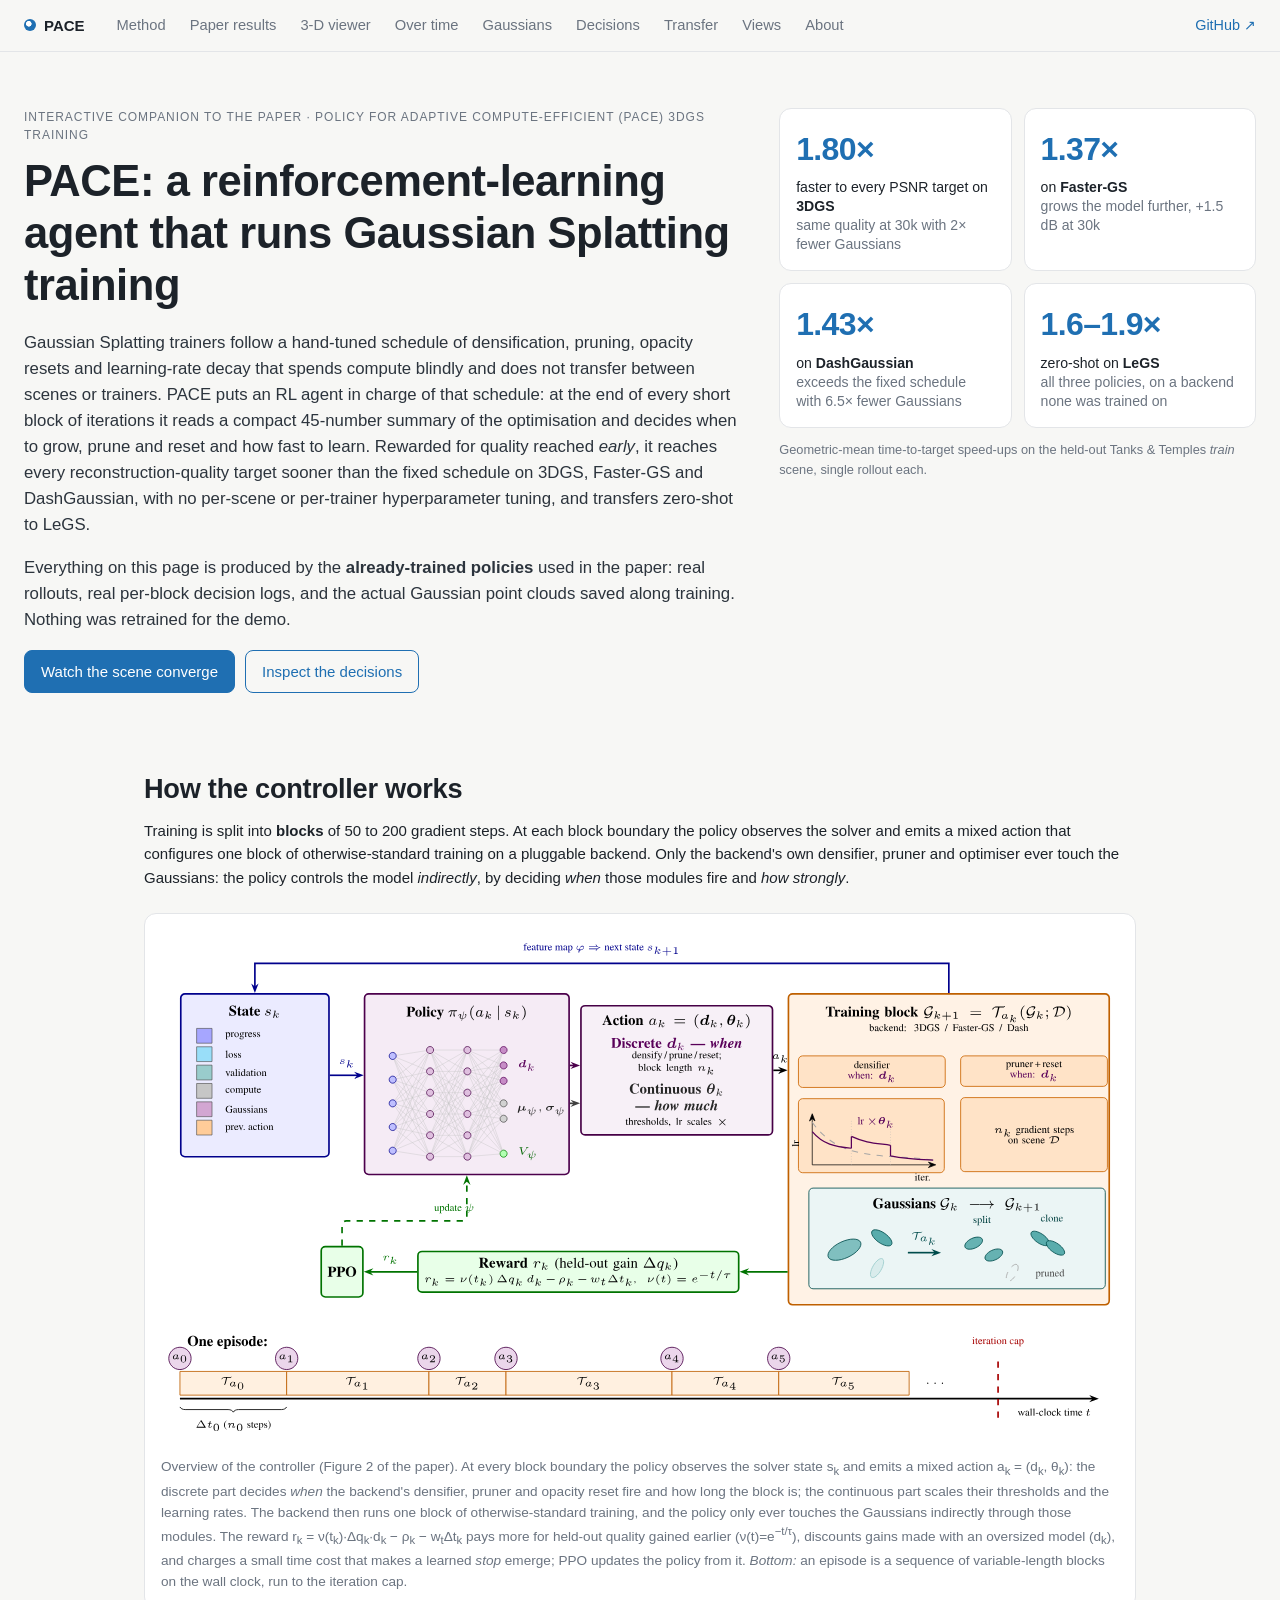
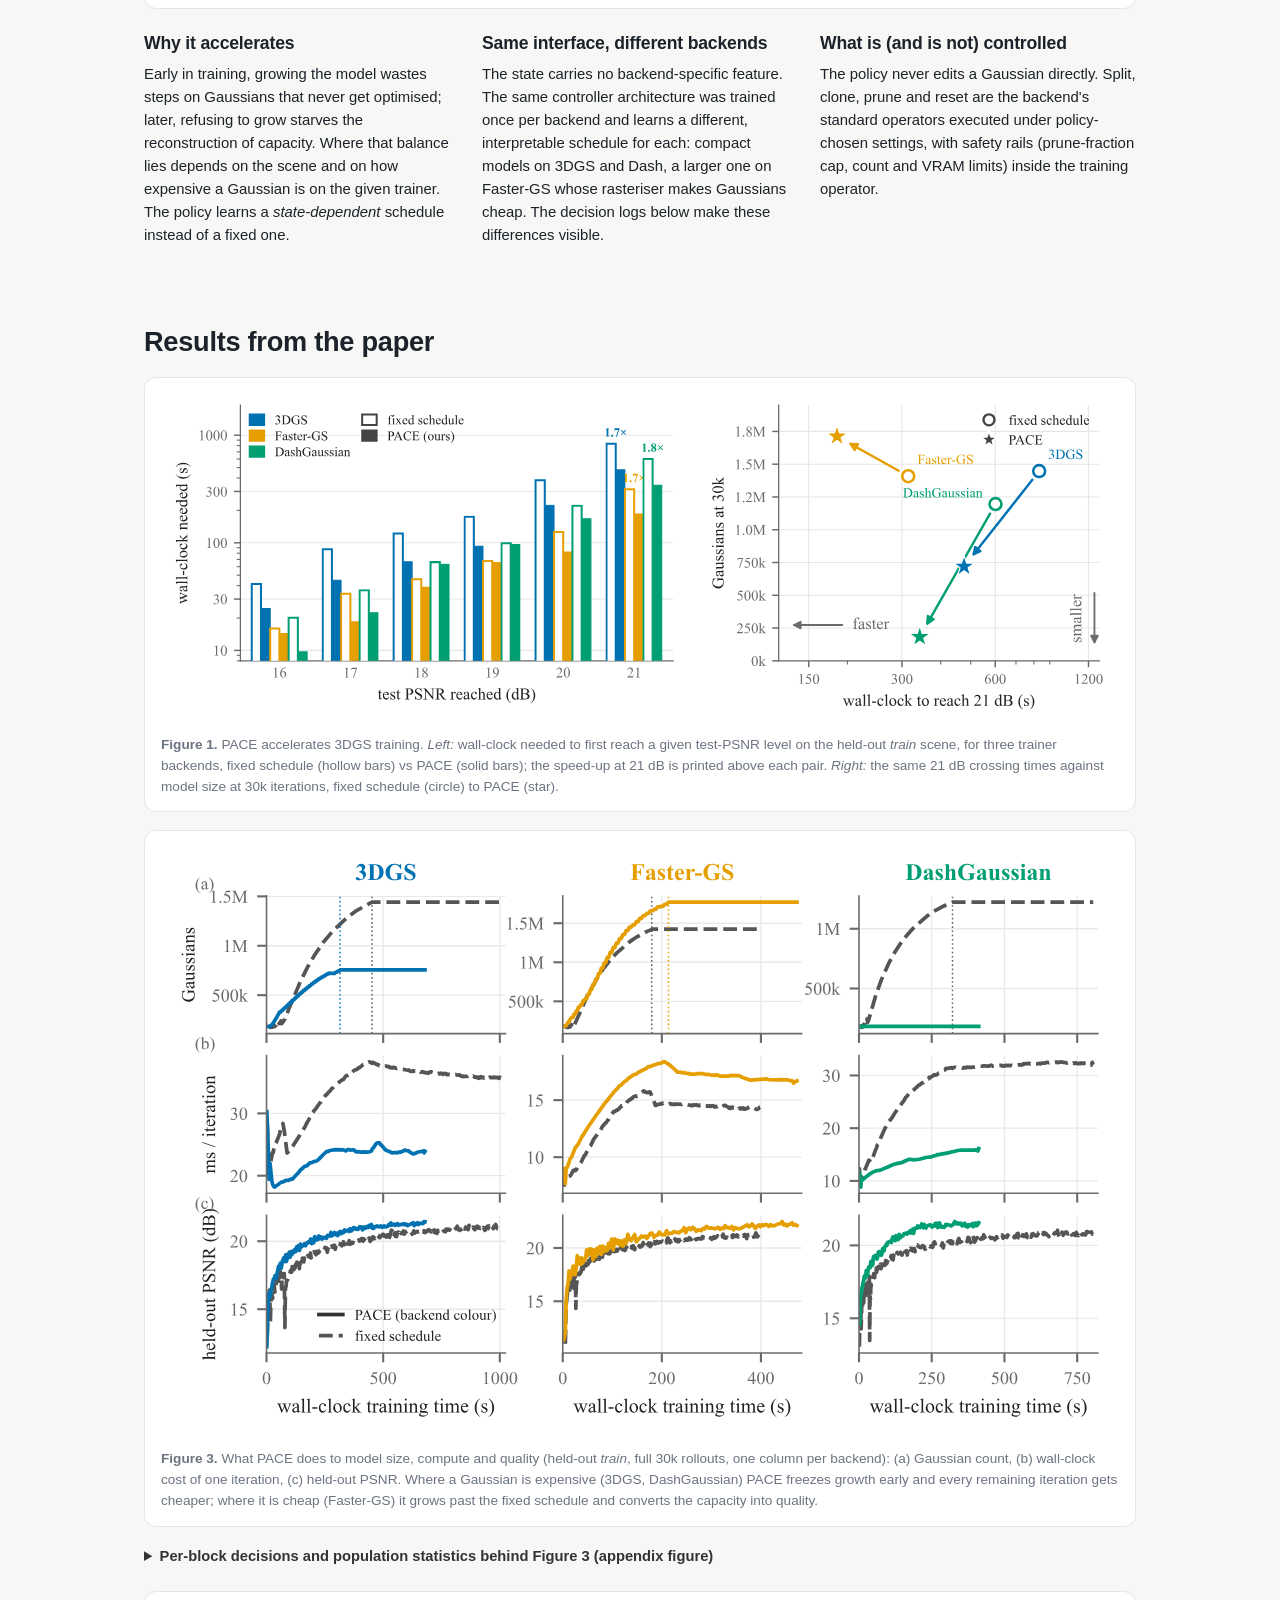
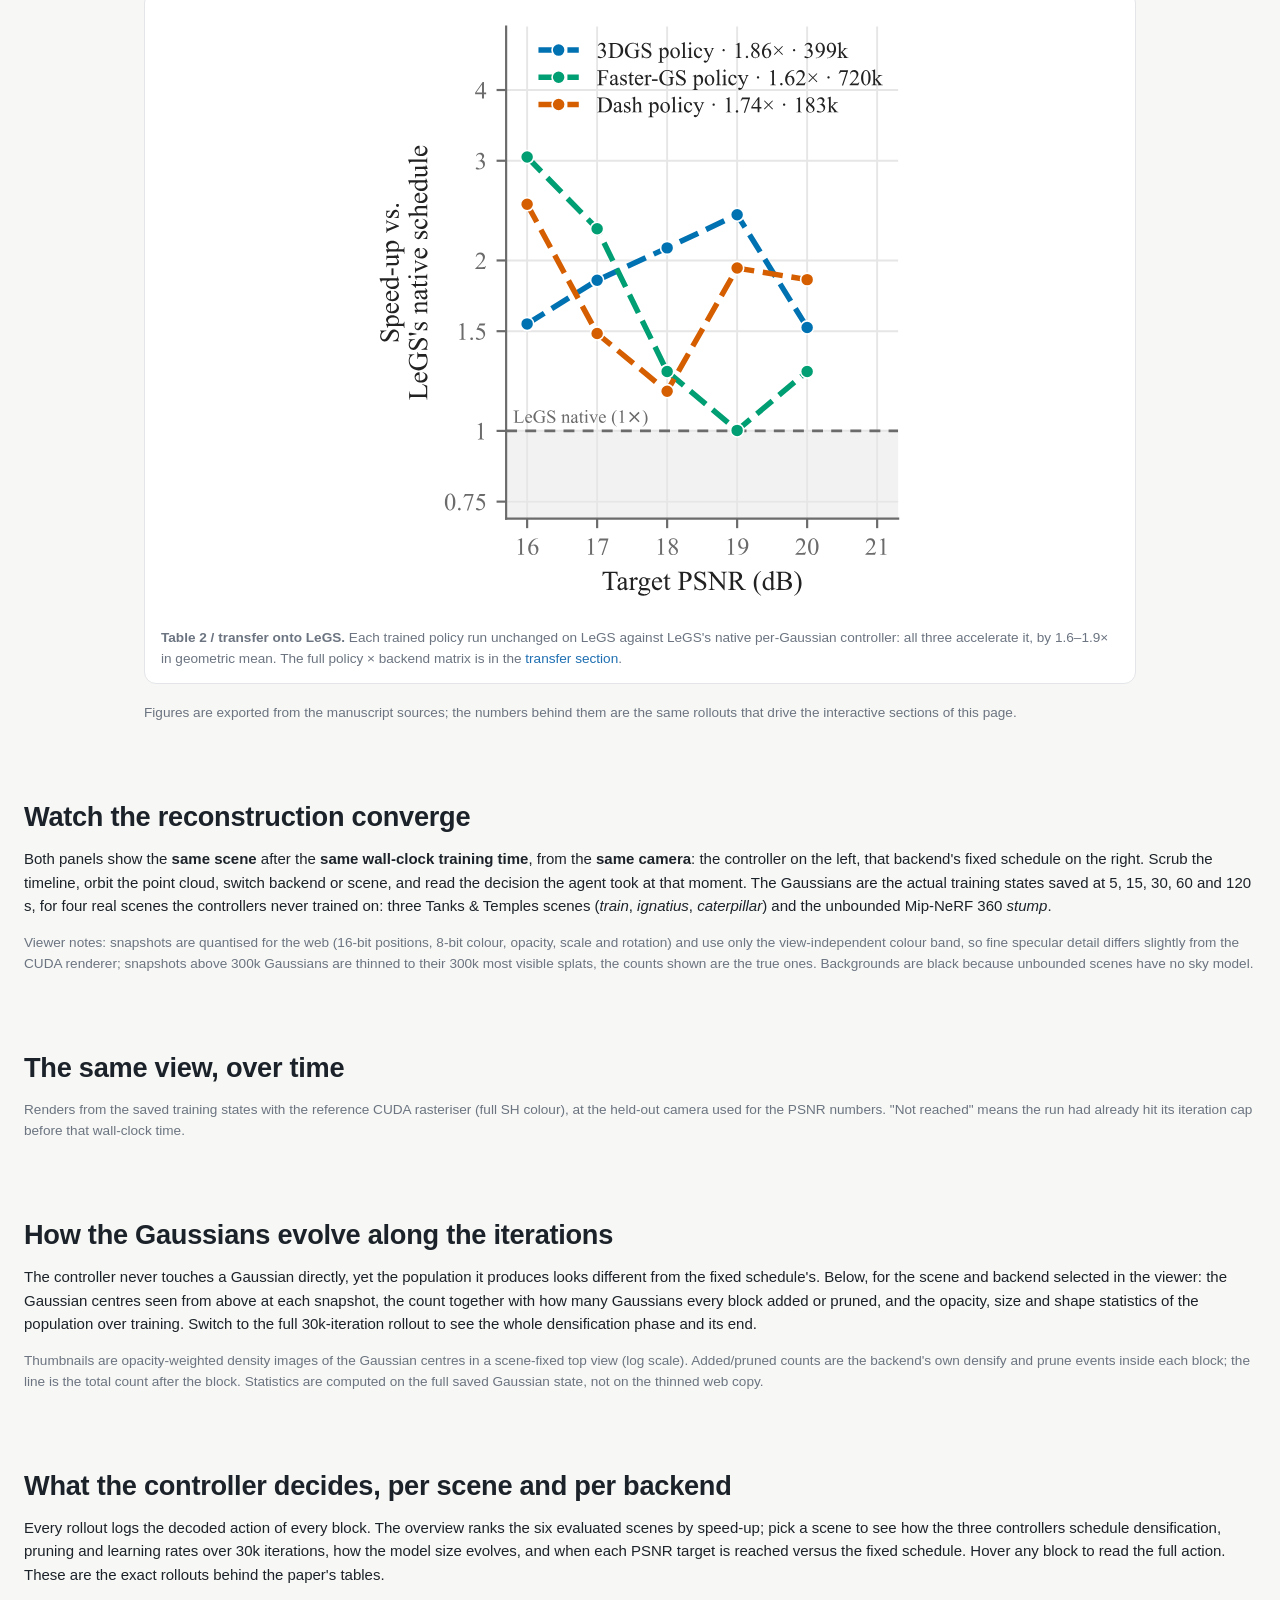
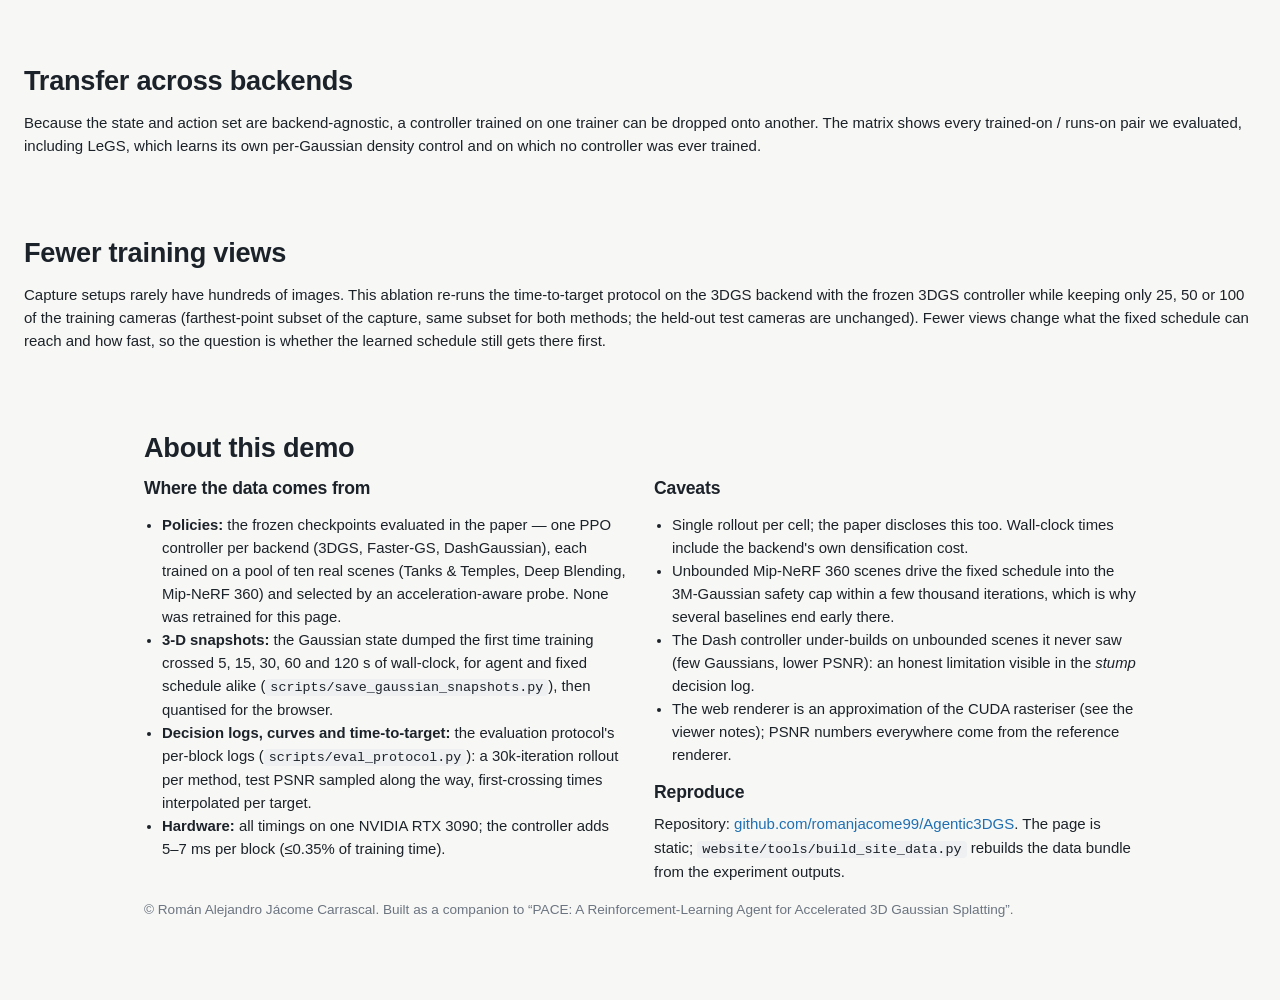
==== website/index.html @ 7d4d0287 "Website: align with the PACE paper (naming, figures, headline results) - rename to PACE (title, bran" ====
<!doctype html>
<html lang="en">
<head>
<meta charset="utf-8">
<meta name="viewport" content="width=device-width, initial-scale=1">
<title>PACE: A Reinforcement-Learning Agent for Accelerated 3D Gaussian Splatting</title>
<meta name="description" content="Interactive companion to PACE: a reinforcement-learning agent schedules densification, pruning, opacity resets and learning rates of 3D Gaussian Splatting training and reaches every quality target faster than the fixed schedule, on three trainer backends.">
<link rel="icon" href="data:image/svg+xml,%3Csvg xmlns='http://www.w3.org/2000/svg' viewBox='0 0 32 32'%3E%3Ccircle cx='16' cy='16' r='13' fill='%231f6fb2'/%3E%3Ccircle cx='16' cy='16' r='6' fill='%23fff'/%3E%3C/svg%3E">
<link rel="stylesheet" href="css/site.css">
</head>
<body>
<header class="top">
  <a class="brand" href="#top"><span class="dot"></span>PACE</a>
  <nav>
    <a href="#method">Method</a>
    <a href="#paper">Paper results</a>
    <a href="#viewer">3-D viewer</a>
    <a href="#frames">Over time</a>
    <a href="#population">Gaussians</a>
    <a href="#decisions">Decisions</a>
    <a href="#transfer">Transfer</a>
    <a href="#ablation">Views</a>
    <a href="#about">About</a>
  </nav>
  <a class="gh" href="https://github.com/romanjacome99/Agentic3DGS" target="_blank" rel="noopener">GitHub ↗</a>
</header>

<main id="top">
<section class="hero">
  <div class="hero-text">
    <p class="kicker">Interactive companion to the paper · Policy for Adaptive Compute-Efficient (PACE) 3DGS training</p>
    <h1>PACE: a reinforcement-learning agent that runs Gaussian Splatting training</h1>
    <p class="lede">Gaussian Splatting trainers follow a hand-tuned schedule of densification, pruning, opacity resets and learning-rate decay that spends compute blindly and does not transfer between scenes or trainers. PACE puts an RL agent in charge of that schedule: at the end of every short block of iterations it reads a compact 45-number summary of the optimisation and decides when to grow, prune and reset and how fast to learn. Rewarded for quality reached <em>early</em>, it reaches every reconstruction-quality target sooner than the fixed schedule on 3DGS, Faster-GS and DashGaussian, with no per-scene or per-trainer hyperparameter tuning, and transfers zero-shot to LeGS.</p>
    <p class="lede small">Everything on this page is produced by the <b>already-trained policies</b> used in the paper: real rollouts, real per-block decision logs, and the actual Gaussian point clouds saved along training. Nothing was retrained for the demo.</p>
    <div class="cta">
      <a class="btn" href="#viewer">Watch the scene converge</a>
      <a class="btn-ghost" href="#decisions">Inspect the decisions</a>
    </div>
  </div>
  <div class="tiles">
    <div class="tile"><div class="tile-n">1.80×</div><div class="tile-l">faster to every PSNR target on <b>3DGS</b><br><span class="dim">same quality at 30k with 2× fewer Gaussians</span></div></div>
    <div class="tile"><div class="tile-n">1.37×</div><div class="tile-l">on <b>Faster-GS</b><br><span class="dim">grows the model further, +1.5 dB at 30k</span></div></div>
    <div class="tile"><div class="tile-n">1.43×</div><div class="tile-l">on <b>DashGaussian</b><br><span class="dim">exceeds the fixed schedule with 6.5× fewer Gaussians</span></div></div>
    <div class="tile"><div class="tile-n">1.6–1.9×</div><div class="tile-l">zero-shot on <b>LeGS</b><br><span class="dim">all three policies, on a backend none was trained on</span></div></div>
    <p class="tile-foot dim">Geometric-mean time-to-target speed-ups on the held-out Tanks&nbsp;&amp;&nbsp;Temples <i>train</i> scene, single rollout each.</p>
  </div>
</section>
<div id="boot-status" class="boot" hidden></div>

<section id="method" class="wrap">
  <h2>How the controller works</h2>
  <p>Training is split into <b>blocks</b> of 50 to 200 gradient steps. At each block boundary the policy observes the solver and emits a mixed action that configures one block of otherwise-standard training on a pluggable backend. Only the backend's own densifier, pruner and optimiser ever touch the Gaussians: the policy controls the model <em>indirectly</em>, by deciding <em>when</em> those modules fire and <em>how strongly</em>.</p>
  <figure class="loop">
    <img src="figures/method_overview.svg" alt="Overview of the controller: the policy observes the solver state at every block boundary and emits discrete (when to densify, prune, reset; block length) and continuous (thresholds, learning-rate scales) actions that configure one training block on a pluggable backend; a time-value reward on held-out quality gain trains the policy with PPO; an episode is a sequence of variable-length blocks on the wall clock, run to the iteration cap." width="1280" height="853" loading="lazy">
    <figcaption>Overview of the controller (Figure 2 of the paper). At every block boundary the policy observes the solver state s<sub>k</sub> and emits a mixed action a<sub>k</sub> = (d<sub>k</sub>, &theta;<sub>k</sub>): the discrete part decides <em>when</em> the backend's densifier, pruner and opacity reset fire and how long the block is; the continuous part scales their thresholds and the learning rates. The backend then runs one block of otherwise-standard training, and the policy only ever touches the Gaussians indirectly through those modules. The reward r<sub>k</sub> = &nu;(t<sub>k</sub>)&middot;&Delta;q<sub>k</sub>&middot;d<sub>k</sub> &minus; &rho;<sub>k</sub> &minus; w<sub>t</sub>&Delta;t<sub>k</sub> pays more for held-out quality gained earlier (&nu;(t)=e<sup>&minus;t/&tau;</sup>), discounts gains made with an oversized model (d<sub>k</sub>), and charges a small time cost that makes a learned <i>stop</i> emerge; PPO updates the policy from it. <em>Bottom:</em> an episode is a sequence of variable-length blocks on the wall clock, run to the iteration cap.</figcaption>
  </figure>
  <div class="cols3">
    <div><h3>Why it accelerates</h3><p>Early in training, growing the model wastes steps on Gaussians that never get optimised; later, refusing to grow starves the reconstruction of capacity. Where that balance lies depends on the scene and on how expensive a Gaussian is on the given trainer. The policy learns a <em>state-dependent</em> schedule instead of a fixed one.</p></div>
    <div><h3>Same interface, different backends</h3><p>The state carries no backend-specific feature. The same controller architecture was trained once per backend and learns a different, interpretable schedule for each: compact models on 3DGS and Dash, a larger one on Faster-GS whose rasteriser makes Gaussians cheap. The decision logs below make these differences visible.</p></div>
    <div><h3>What is (and is not) controlled</h3><p>The policy never edits a Gaussian directly. Split, clone, prune and reset are the backend's standard operators executed under policy-chosen settings, with safety rails (prune-fraction cap, count and VRAM limits) inside the training operator.</p></div>
  </div>
</section>

<section id="paper" class="wrap">
  <h2>Results from the paper</h2>
  <figure class="pfig">
    <img src="figures/teaser.svg" alt="Left: wall-clock time to reach each test-PSNR level on held-out train for three backends, fixed schedule vs PACE. Right: time to 21 dB against model size at 30k." loading="lazy">
    <figcaption><b>Figure 1.</b> PACE accelerates 3DGS training. <em>Left:</em> wall-clock needed to first reach a given test-PSNR level on the held-out <i>train</i> scene, for three trainer backends, fixed schedule (hollow bars) vs PACE (solid bars); the speed-up at 21 dB is printed above each pair. <em>Right:</em> the same 21 dB crossing times against model size at 30k iterations, fixed schedule (circle) to PACE (star).</figcaption>
  </figure>
  <figure class="pfig">
    <img src="figures/pace_mechanism.svg" alt="Gaussian count, milliseconds per iteration and held-out PSNR over wall-clock for PACE and the fixed schedule on three backends." loading="lazy">
    <figcaption><b>Figure 3.</b> What PACE does to model size, compute and quality (held-out <i>train</i>, full 30k rollouts, one column per backend): (a) Gaussian count, (b) wall-clock cost of one iteration, (c) held-out PSNR. Where a Gaussian is expensive (3DGS, DashGaussian) PACE freezes growth early and every remaining iteration gets cheaper; where it is cheap (Faster-GS) it grows past the fixed schedule and converts the capacity into quality.</figcaption>
  </figure>
  <details class="pfig-details">
    <summary>Per-block decisions and population statistics behind Figure 3 (appendix figure)</summary>
    <figure class="pfig">
      <img src="figures/pace_mechanism_actions.svg" alt="Densifier on/off strips, threshold and learning-rate multipliers, mean opacity and median scale per block for the same rollouts." loading="lazy">
      <figcaption>(a) When the densifier was on and opacities were reset, for PACE and the fixed schedule; (b, c) the threshold and learning-rate multipliers chosen per block relative to the backend default; (d, e) mean opacity and median Gaussian scale. The interactive <a href="#decisions">decision explorer</a> below shows the same logs for every scene.</figcaption>
    </figure>
  </details>
  <figure class="pfig half">
    <img src="figures/cross_backend_transfer_legs.svg" alt="Speed-up per PSNR target of the three trained policies run unchanged on the LeGS backend." loading="lazy">
    <figcaption><b>Table 2 / transfer onto LeGS.</b> Each trained policy run unchanged on LeGS against LeGS's native per-Gaussian controller: all three accelerate it, by 1.6–1.9× in geometric mean. The full policy × backend matrix is in the <a href="#transfer">transfer section</a>.</figcaption>
  </figure>
  <p class="dim small">Figures are exported from the manuscript sources; the numbers behind them are the same rollouts that drive the interactive sections of this page.</p>
</section>

<section id="viewer" class="wrap wide">
  <h2>Watch the reconstruction converge</h2>
  <p>Both panels show the <b>same scene</b> after the <b>same wall-clock training time</b>, from the <b>same camera</b>: the controller on the left, that backend's fixed schedule on the right. Scrub the timeline, orbit the point cloud, switch backend or scene, and read the decision the agent took at that moment. The Gaussians are the actual training states saved at 5, 15, 30, 60 and 120 s, for four real scenes the controllers never trained on: three Tanks &amp; Temples scenes (<i>train</i>, <i>ignatius</i>, <i>caterpillar</i>) and the unbounded Mip-NeRF 360 <i>stump</i>.</p>
  <div id="viewer-root"></div>
  <p class="dim small">Viewer notes: snapshots are quantised for the web (16-bit positions, 8-bit colour, opacity, scale and rotation) and use only the view-independent colour band, so fine specular detail differs slightly from the CUDA renderer; snapshots above 300k Gaussians are thinned to their 300k most visible splats, the counts shown are the true ones. Backgrounds are black because unbounded scenes have no sky model.</p>
</section>

<section id="frames" class="wrap wide">
  <h2>The same view, over time</h2>
  <p id="frames-caption"></p>
  <div id="frames-root"></div>
  <p class="dim small">Renders from the saved training states with the reference CUDA rasteriser (full SH colour), at the held-out camera used for the PSNR numbers. "Not reached" means the run had already hit its iteration cap before that wall-clock time.</p>
</section>

<section id="population" class="wrap wide">
  <h2>How the Gaussians evolve along the iterations</h2>
  <p>The controller never touches a Gaussian directly, yet the population it produces looks different from the fixed schedule's. Below, for the scene and backend selected in the viewer: the Gaussian centres seen from above at each snapshot, the count together with how many Gaussians every block added or pruned, and the opacity, size and shape statistics of the population over training. Switch to the full 30k-iteration rollout to see the whole densification phase and its end.</p>
  <div id="population-root"></div>
  <p class="dim small">Thumbnails are opacity-weighted density images of the Gaussian centres in a scene-fixed top view (log scale). Added/pruned counts are the backend's own densify and prune events inside each block; the line is the total count after the block. Statistics are computed on the full saved Gaussian state, not on the thinned web copy.</p>
</section>

<section id="decisions" class="wrap wide">
  <h2>What the controller decides, per scene and per backend</h2>
  <p>Every rollout logs the decoded action of every block. The overview ranks the six evaluated scenes by speed-up; pick a scene to see how the three controllers schedule densification, pruning and learning rates over 30k iterations, how the model size evolves, and when each PSNR target is reached versus the fixed schedule. Hover any block to read the full action. These are the exact rollouts behind the paper's tables.</p>
  <div id="decisions-root"></div>
</section>

<section id="transfer" class="wrap wide">
  <h2>Transfer across backends</h2>
  <p>Because the state and action set are backend-agnostic, a controller trained on one trainer can be dropped onto another. The matrix shows every trained-on / runs-on pair we evaluated, including LeGS, which learns its own per-Gaussian density control and on which no controller was ever trained.</p>
  <div id="transfer-root"></div>
</section>

<section id="ablation" class="wrap wide">
  <h2>Fewer training views</h2>
  <p>Capture setups rarely have hundreds of images. This ablation re-runs the time-to-target protocol on the 3DGS backend with the frozen 3DGS controller while keeping only 25, 50 or 100 of the training cameras (farthest-point subset of the capture, same subset for both methods; the held-out test cameras are unchanged). Fewer views change what the fixed schedule can reach and how fast, so the question is whether the learned schedule still gets there first.</p>
  <div id="ablation-root"></div>
</section>

<section id="about" class="wrap">
  <h2>About this demo</h2>
  <div class="cols2">
    <div>
      <h3>Where the data comes from</h3>
      <ul>
        <li><b>Policies:</b> the frozen checkpoints evaluated in the paper — one PPO controller per backend (3DGS, Faster-GS, DashGaussian), each trained on a pool of ten real scenes (Tanks &amp; Temples, Deep Blending, Mip-NeRF 360) and selected by an acceleration-aware probe. None was retrained for this page.</li>
        <li><b>3-D snapshots:</b> the Gaussian state dumped the first time training crossed 5, 15, 30, 60 and 120 s of wall-clock, for agent and fixed schedule alike (<code>scripts/save_gaussian_snapshots.py</code>), then quantised for the browser.</li>
        <li><b>Decision logs, curves and time-to-target:</b> the evaluation protocol's per-block logs (<code>scripts/eval_protocol.py</code>): a 30k-iteration rollout per method, test PSNR sampled along the way, first-crossing times interpolated per target.</li>
        <li><b>Hardware:</b> all timings on one NVIDIA RTX 3090; the controller adds 5–7 ms per block (≤0.35% of training time).</li>
      </ul>
    </div>
    <div>
      <h3>Caveats</h3>
      <ul>
        <li>Single rollout per cell; the paper discloses this too. Wall-clock times include the backend's own densification cost.</li>
        <li>Unbounded Mip-NeRF 360 scenes drive the fixed schedule into the 3M-Gaussian safety cap within a few thousand iterations, which is why several baselines end early there.</li>
        <li>The Dash controller under-builds on unbounded scenes it never saw (few Gaussians, lower PSNR): an honest limitation visible in the <i>stump</i> decision log.</li>
        <li>The web renderer is an approximation of the CUDA rasteriser (see the viewer notes); PSNR numbers everywhere come from the reference renderer.</li>
      </ul>
      <h3>Reproduce</h3>
      <p>Repository: <a href="https://github.com/romanjacome99/Agentic3DGS" target="_blank" rel="noopener">github.com/romanjacome99/Agentic3DGS</a>. The page is static; <code>website/tools/build_site_data.py</code> rebuilds the data bundle from the experiment outputs.</p>
    </div>
  </div>
  <p class="dim small">© Román Alejandro Jácome Carrascal. Built as a companion to “PACE: A Reinforcement-Learning Agent for Accelerated 3D Gaussian Splatting”.</p>
</section>
</main>

<script type="module" src="js/main.js"></script>
</body>
</html>
---- website/css/site.css ----
:root {
  --bg: #f7f7f5; --panel: #ffffff; --ink: #1c2229; --muted: #6b7480; --line: #e3e5e8;
  --agent: #1f6fb2; --base: #d97b1e; --accent: #1f6fb2; --hi: #0b8f5a;
  --mono: ui-monospace, SFMono-Regular, Menlo, Consolas, monospace;
  --sans: -apple-system, BlinkMacSystemFont, "Segoe UI", Inter, Roboto, Helvetica, Arial, sans-serif;
}
* { box-sizing: border-box; }
html { scroll-behavior: smooth; scroll-padding-top: 64px; }
body { margin: 0; background: var(--bg); color: var(--ink); font: 15px/1.55 var(--sans); }
a { color: var(--accent); text-decoration: none; }
a:hover { text-decoration: underline; }
code { font-family: var(--mono); font-size: 0.9em; background: #eef0f2; padding: 1px 5px; border-radius: 4px; }
h1, h2, h3, h4 { line-height: 1.2; margin: 0 0 .5em; letter-spacing: -0.01em; }
h2 { font-size: 1.7rem; margin-top: 0; }
h3 { font-size: 1.1rem; }
h4 { font-size: .95rem; color: #333; margin: 18px 0 8px; }
p { margin: 0 0 1em; }
.dim { color: var(--muted); }
.small { font-size: .85rem; }
b.hi { color: var(--hi); }
.sw { display: inline-block; width: 10px; height: 10px; border-radius: 2px; margin-right: 5px; vertical-align: -1px; }

/* header */
.top { position: sticky; top: 0; z-index: 20; display: flex; align-items: center; gap: 22px; padding: 10px 24px; background: rgba(247,247,245,.92); backdrop-filter: blur(8px); border-bottom: 1px solid var(--line); }
.brand { font-weight: 700; color: var(--ink); display: flex; align-items: center; gap: 8px; }
.brand .dot { width: 12px; height: 12px; border-radius: 50%; background: radial-gradient(circle at 40% 40%, #fff 0 25%, var(--agent) 30%); }
.top nav { display: flex; gap: 4px; flex-wrap: wrap; }
.top nav a { color: var(--muted); padding: 4px 10px; border-radius: 6px; font-size: .92rem; }
.top nav a.on, .top nav a:hover { color: var(--ink); background: #ebedf0; text-decoration: none; }
.top .gh { margin-left: auto; font-size: .9rem; }

main { padding-bottom: 60px; }
.wrap { max-width: 1040px; margin: 0 auto; padding: 56px 24px 8px; }
.wrap.wide { max-width: 1280px; }

/* hero */
.hero { max-width: 1280px; margin: 0 auto; padding: 56px 24px 24px; display: grid; grid-template-columns: 1.5fr 1fr; gap: 40px; align-items: start; }
.kicker { text-transform: uppercase; letter-spacing: .08em; font-size: .75rem; color: var(--muted); margin-bottom: 10px; }
.hero h1 { font-size: clamp(1.9rem, 3.4vw, 2.9rem); margin-bottom: 18px; }
.lede { font-size: 1.05rem; color: #2c343d; }
.cta { display: flex; gap: 10px; flex-wrap: wrap; margin-top: 8px; }
.btn, .btn-ghost { display: inline-block; padding: 9px 16px; border-radius: 8px; font-weight: 600; border: 1px solid var(--accent); cursor: pointer; font: inherit; }
.btn { background: var(--accent); color: #fff; }
.btn-ghost { background: transparent; color: var(--accent); }
.btn:hover, .btn-ghost:hover { text-decoration: none; filter: brightness(1.08); }
.tiles { display: grid; grid-template-columns: 1fr 1fr; gap: 12px; }
.tile { background: var(--panel); border: 1px solid var(--line); border-radius: 12px; padding: 16px; }
.tile-n { font-size: 2rem; font-weight: 700; color: var(--agent); letter-spacing: -0.02em; }
.tile-l { font-size: .88rem; line-height: 1.35; margin-top: 4px; }
.tile-foot { grid-column: 1 / -1; font-size: .8rem; margin: 0; }
.boot { max-width: 1040px; margin: 0 auto; padding: 10px 24px; color: var(--muted); }
.boot.err { color: #b3261e; }

/* method */
.loop { margin: 24px 0; background: var(--panel); border: 1px solid var(--line); border-radius: 12px; padding: 16px; }
.loop svg, .loop img { width: 100%; height: auto; display: block; }
.loop .box rect { fill: #fbfbfa; stroke: #c9ced4; stroke-width: 1.2; }
.loop .box.policy rect { fill: #eaf2fb; stroke: var(--agent); }
.loop .box.action rect { fill: #fff7ec; stroke: var(--base); }
.loop .box.backend rect { fill: #eef8f2; stroke: #0b8f5a; }
.loop .bt { font-size: 16px; font-weight: 700; text-anchor: middle; fill: var(--ink); }
.loop .bs { font-size: 12.5px; fill: #3a4450; }
.loop .arrow { fill: none; stroke: #5b6b7a; stroke-width: 2; marker-end: url(#arr); }
.loop .arrow.ret { stroke-dasharray: 5 4; }
.loop .rw { font-size: 13px; fill: #3a4450; font-style: italic; }
.loop figcaption { font-size: .85rem; color: var(--muted); margin-top: 10px; }
.cols3 { display: grid; grid-template-columns: repeat(3, 1fr); gap: 22px; }
.cols2 { display: grid; grid-template-columns: 1fr 1fr; gap: 28px; }
.cols3 p, .cols2 li { font-size: .93rem; }
.cols2 ul { padding-left: 18px; }

/* controls */
.v-controls { display: flex; flex-wrap: wrap; gap: 10px 16px; align-items: center; padding: 12px 14px; background: var(--panel); border: 1px solid var(--line); border-radius: 12px 12px 0 0; font-size: .9rem; }
.v-controls label { display: inline-flex; align-items: center; gap: 6px; color: var(--muted); }
.v-controls select { font: inherit; padding: 4px 6px; border-radius: 6px; border: 1px solid #c9ced4; background: #fff; color: var(--ink); max-width: 260px; }
.v-controls input[type=range] { width: 90px; }
.v-controls .chk input { margin: 0; }
.seg { display: inline-flex; border: 1px solid #c9ced4; border-radius: 8px; overflow: hidden; }
.seg button { --seg-color: var(--ink); font: inherit; font-size: .88rem; padding: 5px 12px; border: 0; background: #fff; color: var(--ink); cursor: pointer; border-right: 1px solid #e3e5e8; }
.seg button:last-child { border-right: 0; }
.seg button.on { background: var(--seg-color); color: #fff; font-weight: 600; }
.v-controls .btn-ghost { padding: 4px 10px; font-size: .85rem; font-weight: 500; }

/* stage */
.stage { position: relative; width: 100%; aspect-ratio: 16 / 8; min-height: 320px; max-height: 70vh; background: #0b0d10; overflow: hidden; touch-action: none; user-select: none; }
.stage canvas { position: absolute; inset: 0; width: 100%; height: 100%; display: block; }
.stage .photo { position: absolute; pointer-events: none; }
.hud { position: absolute; top: 10px; left: 10px; background: rgba(15,18,22,.72); color: #fff; padding: 8px 12px; border-radius: 8px; font-size: .82rem; line-height: 1.4; pointer-events: none; backdrop-filter: blur(4px); max-width: 46%; }
.hud-title { font-weight: 700; border-left: 3px solid; padding-left: 8px; margin-bottom: 4px; }
.hud-row b { font-weight: 600; }
.hud-note { color: #c9d1d9; font-size: .74rem; margin-top: 3px; }
.divider { position: absolute; top: 0; bottom: 0; width: 2px; background: #fff; transform: translateX(-1px); cursor: ew-resize; touch-action: none; }
.divider .knob { position: absolute; top: 50%; left: 50%; transform: translate(-50%, -50%); width: 34px; height: 34px; border-radius: 50%; background: #fff; color: #222; display: grid; place-items: center; font-size: 16px; box-shadow: 0 2px 8px rgba(0,0,0,.4); }
.v-loading { position: absolute; left: 50%; bottom: 14px; transform: translateX(-50%); background: rgba(15,18,22,.8); color: #fff; padding: 8px 14px; border-radius: 8px; font-size: .82rem; display: flex; gap: 10px; align-items: center; }
.v-loading .bar { width: 160px; height: 6px; background: #3a4450; border-radius: 3px; overflow: hidden; }
.v-loading .bar div { height: 100%; background: var(--agent); width: 0; transition: width .15s; }
.v-help { position: absolute; right: 10px; bottom: 8px; color: rgba(255,255,255,.55); font-size: .72rem; pointer-events: none; }
.v-nogl { position: absolute; inset: 0; display: grid; place-items: center; padding: 30px; color: #ddd; text-align: center; }

/* timeline */
.timeline { display: flex; align-items: center; gap: 14px; padding: 12px 14px; background: var(--panel); border: 1px solid var(--line); border-top: 0; }
.btn-play { width: 38px; height: 38px; border-radius: 50%; border: 0; background: var(--agent); color: #fff; font-size: 14px; cursor: pointer; flex: none; }
.slider-wrap { flex: 1; min-width: 160px; }
.slider-wrap input { width: 100%; margin: 0; }
.ticks { display: flex; justify-content: space-between; font-size: .72rem; color: var(--muted); padding: 0 2px; }
.time-readout { min-width: 220px; font-size: .88rem; color: #333; text-align: right; }

/* below viewer */
.v-below { display: grid; grid-template-columns: 1.15fr 1fr; gap: 26px; padding: 16px 14px 20px; background: var(--panel); border: 1px solid var(--line); border-top: 0; border-radius: 0 0 12px 12px; }
.action-panel { font-size: .85rem; }
.chips { display: flex; flex-wrap: wrap; gap: 8px; margin-bottom: 12px; }
.chip { display: inline-flex; flex-direction: column; padding: 4px 10px; border-radius: 8px; border: 1px solid var(--line); border-left: 5px solid var(--chip); background: #fafafa; font-size: .8rem; }
.chip span { color: var(--muted); font-size: .72rem; }
.bars { display: grid; gap: 5px; margin-bottom: 8px; }
.bar-row { display: grid; grid-template-columns: 150px 1fr 60px; align-items: center; gap: 8px; font-size: .78rem; }
.bar-label { color: #333; text-align: right; }
.bar { position: relative; height: 10px; background: #eceef1; border-radius: 5px; overflow: visible; }
.bar-fill { height: 100%; background: var(--agent); border-radius: 5px; opacity: .85; }
.bar-def { position: absolute; top: -3px; width: 2px; height: 16px; background: #555; transform: translateX(-1px); }
.bar-val { font-family: var(--mono); font-size: .75rem; }

/* charts */
.chart { display: block; width: 100%; height: auto; font-family: var(--sans); }
.chart .grid { stroke: #eceef1; stroke-width: 1; }
.chart .axis { stroke: #9aa3ad; stroke-width: 1; }
.chart .tick { font-size: 11px; fill: #6b7480; }
.chart .axis-label { font-size: 11.5px; fill: #4a5561; }
.chart .legend { font-size: 11.5px; fill: #333; }
.chart .ref { stroke-width: 1; stroke-dasharray: 3 3; }
.chart .ref-label { font-size: 10.5px; }
.chart .marker { stroke: #111; stroke-width: 1.5; stroke-dasharray: 4 3; }
.chart .hover-line { stroke: #888; stroke-width: 1; }
.chart .strip-label { font-size: 11px; fill: #333; }
.tip { position: fixed; z-index: 50; background: rgba(20,24,28,.94); color: #fff; padding: 8px 11px; border-radius: 8px; font-size: .78rem; line-height: 1.4; max-width: 380px; pointer-events: none; }
.tip .tip-h { font-weight: 700; margin-bottom: 3px; }
.tip .dim { color: #b8c0c8; }
.cat-legend { display: inline-flex; flex-wrap: wrap; gap: 4px 12px; font-size: .74rem; color: #444; margin: 4px 18px 4px 0; }
.multiples { display: grid; gap: 8px 14px; }
.multiple-title { font-size: .78rem; color: #333; margin: 6px 0 -4px; }

/* frames */
.fgrid { display: grid; grid-template-columns: 130px repeat(var(--cols), 1fr); gap: 6px; align-items: center; }
.fhead { text-align: center; font-size: .8rem; color: var(--muted); }
.frow-label { font-size: .85rem; font-weight: 600; line-height: 1.25; }
.frow-label .dim { font-weight: 400; font-size: .75rem; }
.fcell { background: #0b0d10; border-radius: 6px; overflow: hidden; aspect-ratio: 16 / 9.4; display: flex; flex-direction: column; }
.fcell img { width: 100%; height: 100%; object-fit: contain; flex: 1; min-height: 0; }
.fcell.empty { display: grid; place-items: center; background: #f0f1f2; }
.fcap { font-size: .7rem; color: #ddd; background: #15181c; padding: 2px 6px; text-align: center; white-space: nowrap; overflow: hidden; text-overflow: ellipsis; }
.fcell.gt { outline: 2px solid #444; }

/* decisions */
.d-summary { margin: 14px 0 18px; }
.table-wrap { overflow-x: auto; }
.tbl { border-collapse: collapse; width: 100%; font-size: .86rem; background: var(--panel); border: 1px solid var(--line); border-radius: 10px; }
.tbl th, .tbl td { padding: 8px 10px; text-align: left; border-bottom: 1px solid var(--line); vertical-align: top; }
.tbl th { font-weight: 600; color: #333; background: #f3f4f6; font-size: .8rem; }
.tbl tfoot td { border-bottom: 0; background: #fafafa; }
.small-tbl { width: auto; min-width: 420px; }
.card { background: var(--panel); border: 1px solid var(--line); border-radius: 12px; padding: 16px 18px 12px; margin: 14px 0 22px; }
.card-head { border-left: 5px solid; padding-left: 12px; margin-bottom: 10px; }
.card-head h3 { margin-bottom: 4px; }
.card-meta { font-size: .85rem; color: #3a4450; }
.card .tag { font-size: .72rem; background: #f0e6f6; color: #7b3294; padding: 2px 8px; border-radius: 10px; vertical-align: middle; font-weight: 600; }
.card-grid { display: grid; grid-template-columns: 1fr 1fr; gap: 18px; }
.card details { margin-top: 12px; }
.card summary { cursor: pointer; font-weight: 600; font-size: .92rem; color: #333; }
.card .ch.mult { margin-top: 6px; }

/* transfer matrix */
.matrix { border-collapse: separate; border-spacing: 6px; width: 100%; font-size: .85rem; }
.matrix th { font-weight: 600; text-align: left; padding: 6px 8px; font-size: .85rem; }
.matrix thead th { text-align: center; }
.matrix td { background: var(--panel); border: 1px solid var(--line); border-radius: 10px; padding: 10px 12px; text-align: center; vertical-align: middle; cursor: pointer; position: relative; transition: box-shadow .12s; }
.matrix td:hover, .matrix td:focus { box-shadow: 0 0 0 2px var(--agent); outline: none; }
.matrix td.sel { box-shadow: 0 0 0 2px var(--agent); background: #eaf2fb; }
.matrix td.native { background: #f7fbff; }
.matrix td.empty { background: transparent; border-style: dashed; color: var(--muted); cursor: default; }
.matrix td.empty:hover { box-shadow: none; }
.cell-big { font-size: 1.35rem; font-weight: 700; color: var(--agent); }
.cell-small { font-size: .75rem; color: var(--muted); line-height: 1.3; }
.cell-tag { position: absolute; top: 6px; right: 8px; font-size: .65rem; color: var(--muted); text-transform: uppercase; letter-spacing: .05em; }

@media (max-width: 900px) {
  .hero { grid-template-columns: 1fr; }
  .cols3, .cols2, .card-grid, .v-below { grid-template-columns: 1fr; }
  .top nav { display: none; }
  .fgrid { grid-template-columns: 90px repeat(var(--cols), 1fr); gap: 4px; }
  .frow-label { font-size: .75rem; }
  .bar-row { grid-template-columns: 110px 1fr 56px; }
}
@media (max-width: 600px) {
  .wrap, .hero { padding-left: 16px; padding-right: 16px; }
  .fgrid { grid-template-columns: 70px repeat(var(--cols), 1fr); }
  .fcap { font-size: .6rem; }
  .time-readout { display: none; }
  .hud { max-width: 70%; font-size: .74rem; }
}

/* scene overview */
.matrix.overview td.ov { text-align: left; }
.matrix.overview td.best { box-shadow: inset 0 0 0 2px #cfe3f5; }
.matrix.overview .cell-big { font-size: 1.15rem; }
.matrix.overview .cell-big.hi { color: var(--hi); }
.matrix.overview .cell-big.lo { color: #b3261e; }
.matrix.overview tbody th { font-weight: 600; line-height: 1.2; }

/* population section */
.pop-body { background: var(--panel); border: 1px solid var(--line); border-top: 0; border-radius: 0 0 12px 12px; padding: 4px 14px 16px; }
.pop-stats { display: grid; grid-template-columns: repeat(4, 1fr); gap: 8px 14px; }
.fcell.cloud { aspect-ratio: 3 / 2.2; }
.fcell.cloud img { object-fit: cover; }
@media (max-width: 900px) { .pop-stats { grid-template-columns: repeat(2, 1fr); } }
@media (max-width: 500px) { .pop-stats { grid-template-columns: 1fr; } }

/* training-view ablation */
.abl-grid { display: grid; grid-template-columns: repeat(3, 1fr); gap: 14px; background: var(--panel); border: 1px solid var(--line); border-radius: 12px; padding: 4px 14px 10px; }
.abl-curves { display: grid; gap: 8px 14px; background: var(--panel); border: 1px solid var(--line); border-top: 0; padding: 6px 14px 12px; border-radius: 0 0 12px 12px; }
@media (max-width: 900px) { .abl-grid, .abl-curves { grid-template-columns: 1fr !important; } }

/* paper figures */
.pfig { margin: 18px 0; background: var(--panel); border: 1px solid var(--line); border-radius: 12px; padding: 14px 16px; }
.pfig img { width: 100%; height: auto; display: block; }
.pfig.half img { max-width: 560px; margin: 0 auto; }
.pfig figcaption { font-size: .85rem; color: var(--muted); margin-top: 10px; }
.pfig-details summary { cursor: pointer; font-weight: 600; font-size: .92rem; color: #333; margin: 6px 0; }
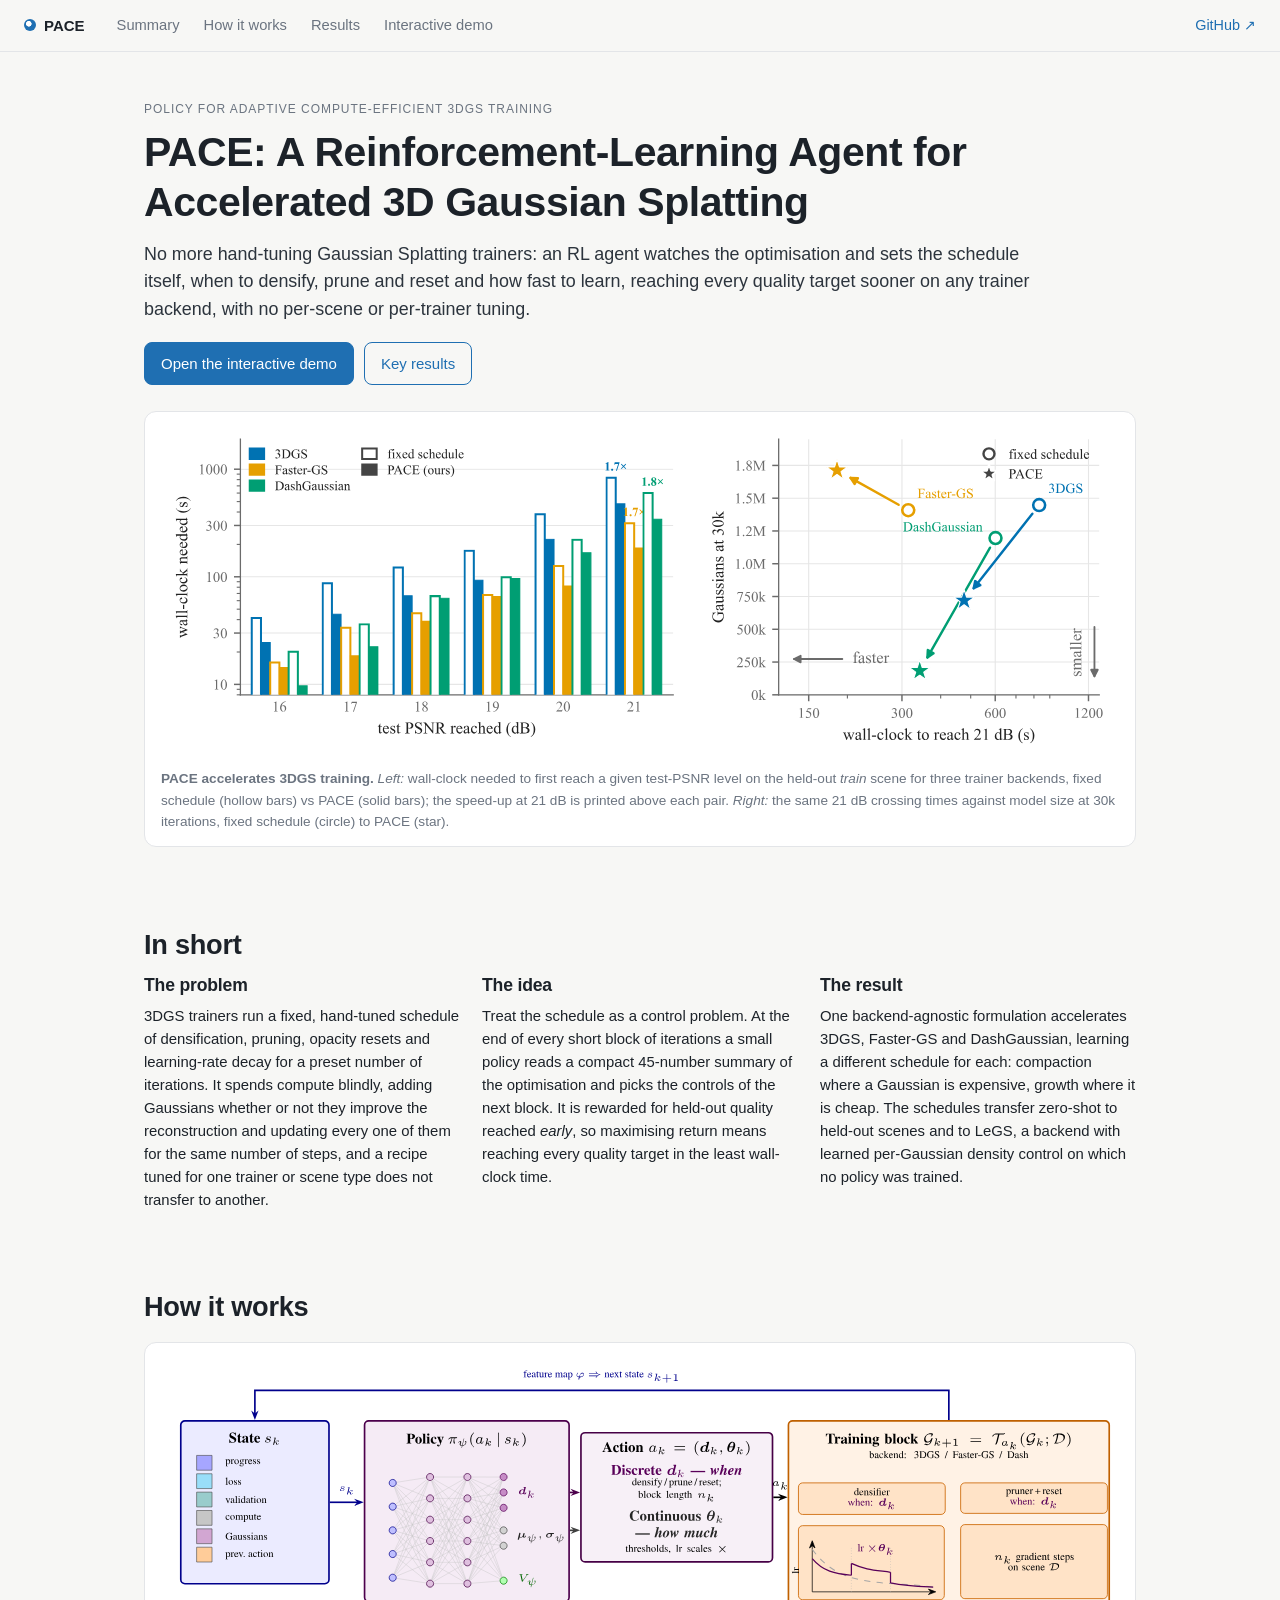
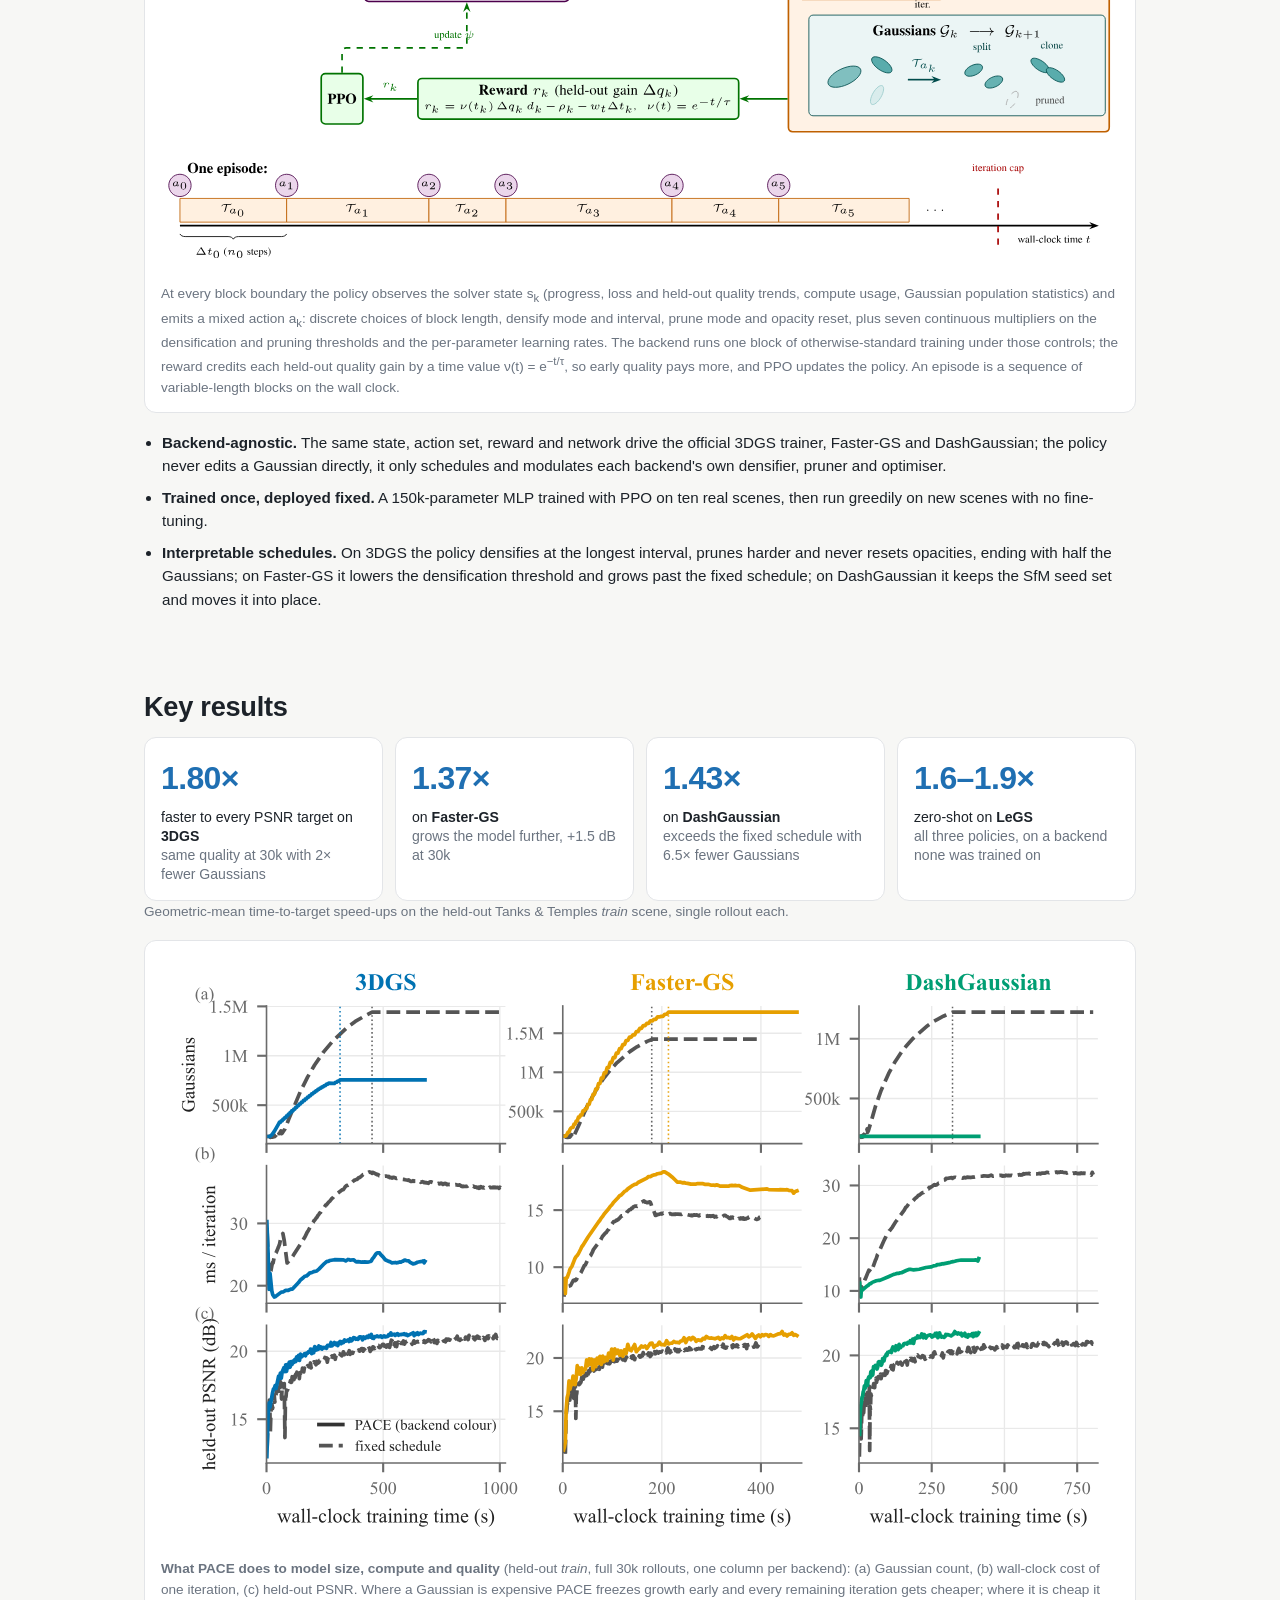
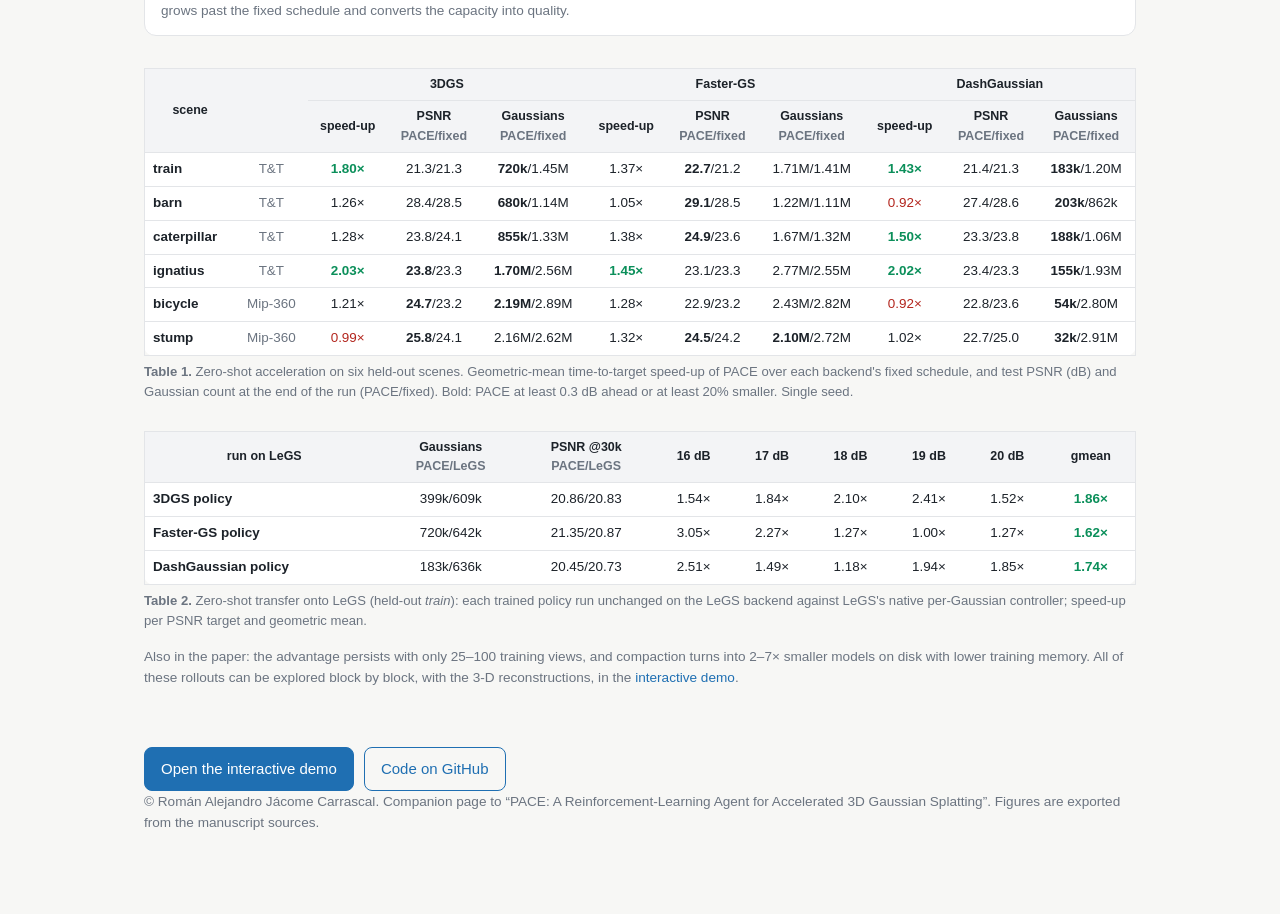
==== commit d8072124: "Website: split into a static landing page and an interactive demo page - index.html: minimalist pape" ====
--- a/website/index.html
+++ b/website/index.html
@@ -4,7 +4,7 @@
 <meta charset="utf-8">
 <meta name="viewport" content="width=device-width, initial-scale=1">
 <title>PACE: A Reinforcement-Learning Agent for Accelerated 3D Gaussian Splatting</title>
-<meta name="description" content="Interactive companion to PACE: a reinforcement-learning agent schedules densification, pruning, opacity resets and learning rates of 3D Gaussian Splatting training and reaches every quality target faster than the fixed schedule, on three trainer backends.">
+<meta name="description" content="PACE puts a reinforcement-learning agent in charge of the Gaussian Splatting training schedule: it decides when to densify, prune and reset and how fast to learn, reaching every quality target sooner than hand-tuned schedules on 3DGS, Faster-GS and DashGaussian, and transferring zero-shot to LeGS.">
 <link rel="icon" href="data:image/svg+xml,%3Csvg xmlns='http://www.w3.org/2000/svg' viewBox='0 0 32 32'%3E%3Ccircle cx='16' cy='16' r='13' fill='%231f6fb2'/%3E%3Ccircle cx='16' cy='16' r='6' fill='%23fff'/%3E%3C/svg%3E">
 <link rel="stylesheet" href="css/site.css">
 </head>
@@ -12,146 +12,82 @@
 <header class="top">
   <a class="brand" href="#top"><span class="dot"></span>PACE</a>
   <nav>
-    <a href="#method">Method</a>
-    <a href="#paper">Paper results</a>
-    <a href="#viewer">3-D viewer</a>
-    <a href="#frames">Over time</a>
-    <a href="#population">Gaussians</a>
-    <a href="#decisions">Decisions</a>
-    <a href="#transfer">Transfer</a>
-    <a href="#ablation">Views</a>
-    <a href="#about">About</a>
+    <a href="#summary">Summary</a>
+    <a href="#workflow">How it works</a>
+    <a href="#results">Results</a>
+    <a href="demo.html">Interactive demo</a>
   </nav>
   <a class="gh" href="https://github.com/romanjacome99/Agentic3DGS" target="_blank" rel="noopener">GitHub ↗</a>
 </header>
 
 <main id="top">
-<section class="hero">
-  <div class="hero-text">
-    <p class="kicker">Interactive companion to the paper · Policy for Adaptive Compute-Efficient (PACE) 3DGS training</p>
-    <h1>PACE: a reinforcement-learning agent that runs Gaussian Splatting training</h1>
-    <p class="lede">Gaussian Splatting trainers follow a hand-tuned schedule of densification, pruning, opacity resets and learning-rate decay that spends compute blindly and does not transfer between scenes or trainers. PACE puts an RL agent in charge of that schedule: at the end of every short block of iterations it reads a compact 45-number summary of the optimisation and decides when to grow, prune and reset and how fast to learn. Rewarded for quality reached <em>early</em>, it reaches every reconstruction-quality target sooner than the fixed schedule on 3DGS, Faster-GS and DashGaussian, with no per-scene or per-trainer hyperparameter tuning, and transfers zero-shot to LeGS.</p>
-    <p class="lede small">Everything on this page is produced by the <b>already-trained policies</b> used in the paper: real rollouts, real per-block decision logs, and the actual Gaussian point clouds saved along training. Nothing was retrained for the demo.</p>
-    <div class="cta">
-      <a class="btn" href="#viewer">Watch the scene converge</a>
-      <a class="btn-ghost" href="#decisions">Inspect the decisions</a>
-    </div>
+<section class="landing-hero wrap">
+  <p class="kicker">Policy for Adaptive Compute-Efficient 3DGS training</p>
+  <h1>PACE: A Reinforcement-Learning Agent for Accelerated 3D Gaussian Splatting</h1>
+  <p class="tldr">No more hand-tuning Gaussian Splatting trainers: an RL agent watches the optimisation and sets the schedule itself, when to densify, prune and reset and how fast to learn, reaching every quality target sooner on any trainer backend, with no per-scene or per-trainer tuning.</p>
+  <div class="cta">
+    <a class="btn" href="demo.html">Open the interactive demo</a>
+    <a class="btn-ghost" href="#results">Key results</a>
   </div>
-  <div class="tiles">
+  <figure class="pfig teaser">
+    <img src="figures/teaser.svg" alt="Left: wall-clock time to reach each test-PSNR level on held-out train for three backends, fixed schedule vs PACE. Right: time to 21 dB against model size at 30k.">
+    <figcaption><b>PACE accelerates 3DGS training.</b> <em>Left:</em> wall-clock needed to first reach a given test-PSNR level on the held-out <i>train</i> scene for three trainer backends, fixed schedule (hollow bars) vs PACE (solid bars); the speed-up at 21 dB is printed above each pair. <em>Right:</em> the same 21 dB crossing times against model size at 30k iterations, fixed schedule (circle) to PACE (star).</figcaption>
+  </figure>
+</section>
+
+<section id="summary" class="wrap">
+  <h2>In short</h2>
+  <div class="cols3">
+    <div><h3>The problem</h3><p>3DGS trainers run a fixed, hand-tuned schedule of densification, pruning, opacity resets and learning-rate decay for a preset number of iterations. It spends compute blindly, adding Gaussians whether or not they improve the reconstruction and updating every one of them for the same number of steps, and a recipe tuned for one trainer or scene type does not transfer to another.</p></div>
+    <div><h3>The idea</h3><p>Treat the schedule as a control problem. At the end of every short block of iterations a small policy reads a compact 45-number summary of the optimisation and picks the controls of the next block. It is rewarded for held-out quality reached <em>early</em>, so maximising return means reaching every quality target in the least wall-clock time.</p></div>
+    <div><h3>The result</h3><p>One backend-agnostic formulation accelerates 3DGS, Faster-GS and DashGaussian, learning a different schedule for each: compaction where a Gaussian is expensive, growth where it is cheap. The schedules transfer zero-shot to held-out scenes and to LeGS, a backend with learned per-Gaussian density control on which no policy was trained.</p></div>
+  </div>
+</section>
+
+<section id="workflow" class="wrap">
+  <h2>How it works</h2>
+  <figure class="pfig">
+    <img src="figures/method_overview.svg" alt="Control loop: state, policy, action, training block on a pluggable backend, reward and PPO update; below, one episode as variable-length blocks on the wall clock.">
+    <figcaption>At every block boundary the policy observes the solver state s<sub>k</sub> (progress, loss and held-out quality trends, compute usage, Gaussian population statistics) and emits a mixed action a<sub>k</sub>: discrete choices of block length, densify mode and interval, prune mode and opacity reset, plus seven continuous multipliers on the densification and pruning thresholds and the per-parameter learning rates. The backend runs one block of otherwise-standard training under those controls; the reward credits each held-out quality gain by a time value &nu;(t) = e<sup>&minus;t/&tau;</sup>, so early quality pays more, and PPO updates the policy. An episode is a sequence of variable-length blocks on the wall clock.</figcaption>
+  </figure>
+  <ul class="facts">
+    <li><b>Backend-agnostic.</b> The same state, action set, reward and network drive the official 3DGS trainer, Faster-GS and DashGaussian; the policy never edits a Gaussian directly, it only schedules and modulates each backend's own densifier, pruner and optimiser.</li>
+    <li><b>Trained once, deployed fixed.</b> A 150k-parameter MLP trained with PPO on ten real scenes, then run greedily on new scenes with no fine-tuning.</li>
+    <li><b>Interpretable schedules.</b> On 3DGS the policy densifies at the longest interval, prunes harder and never resets opacities, ending with half the Gaussians; on Faster-GS it lowers the densification threshold and grows past the fixed schedule; on DashGaussian it keeps the SfM seed set and moves it into place.</li>
+  </ul>
+</section>
+
+<section id="results" class="wrap">
+  <h2>Key results</h2>
+  <div class="tiles tiles-row">
     <div class="tile"><div class="tile-n">1.80×</div><div class="tile-l">faster to every PSNR target on <b>3DGS</b><br><span class="dim">same quality at 30k with 2× fewer Gaussians</span></div></div>
     <div class="tile"><div class="tile-n">1.37×</div><div class="tile-l">on <b>Faster-GS</b><br><span class="dim">grows the model further, +1.5 dB at 30k</span></div></div>
     <div class="tile"><div class="tile-n">1.43×</div><div class="tile-l">on <b>DashGaussian</b><br><span class="dim">exceeds the fixed schedule with 6.5× fewer Gaussians</span></div></div>
     <div class="tile"><div class="tile-n">1.6–1.9×</div><div class="tile-l">zero-shot on <b>LeGS</b><br><span class="dim">all three policies, on a backend none was trained on</span></div></div>
-    <p class="tile-foot dim">Geometric-mean time-to-target speed-ups on the held-out Tanks&nbsp;&amp;&nbsp;Temples <i>train</i> scene, single rollout each.</p>
   </div>
-</section>
-<div id="boot-status" class="boot" hidden></div>
-
-<section id="method" class="wrap">
-  <h2>How the controller works</h2>
-  <p>Training is split into <b>blocks</b> of 50 to 200 gradient steps. At each block boundary the policy observes the solver and emits a mixed action that configures one block of otherwise-standard training on a pluggable backend. Only the backend's own densifier, pruner and optimiser ever touch the Gaussians: the policy controls the model <em>indirectly</em>, by deciding <em>when</em> those modules fire and <em>how strongly</em>.</p>
-  <figure class="loop">
-    <img src="figures/method_overview.svg" alt="Overview of the controller: the policy observes the solver state at every block boundary and emits discrete (when to densify, prune, reset; block length) and continuous (thresholds, learning-rate scales) actions that configure one training block on a pluggable backend; a time-value reward on held-out quality gain trains the policy with PPO; an episode is a sequence of variable-length blocks on the wall clock, run to the iteration cap." width="1280" height="853" loading="lazy">
-    <figcaption>Overview of the controller (Figure 2 of the paper). At every block boundary the policy observes the solver state s<sub>k</sub> and emits a mixed action a<sub>k</sub> = (d<sub>k</sub>, &theta;<sub>k</sub>): the discrete part decides <em>when</em> the backend's densifier, pruner and opacity reset fire and how long the block is; the continuous part scales their thresholds and the learning rates. The backend then runs one block of otherwise-standard training, and the policy only ever touches the Gaussians indirectly through those modules. The reward r<sub>k</sub> = &nu;(t<sub>k</sub>)&middot;&Delta;q<sub>k</sub>&middot;d<sub>k</sub> &minus; &rho;<sub>k</sub> &minus; w<sub>t</sub>&Delta;t<sub>k</sub> pays more for held-out quality gained earlier (&nu;(t)=e<sup>&minus;t/&tau;</sup>), discounts gains made with an oversized model (d<sub>k</sub>), and charges a small time cost that makes a learned <i>stop</i> emerge; PPO updates the policy from it. <em>Bottom:</em> an episode is a sequence of variable-length blocks on the wall clock, run to the iteration cap.</figcaption>
+  <p class="dim small">Geometric-mean time-to-target speed-ups on the held-out Tanks&nbsp;&amp;&nbsp;Temples <i>train</i> scene, single rollout each.</p>
+  <figure class="pfig">
+    <img src="figures/pace_mechanism.svg" alt="Gaussian count, milliseconds per iteration and held-out PSNR over wall-clock for PACE and the fixed schedule on three backends." loading="lazy">
+    <figcaption><b>What PACE does to model size, compute and quality</b> (held-out <i>train</i>, full 30k rollouts, one column per backend): (a) Gaussian count, (b) wall-clock cost of one iteration, (c) held-out PSNR. Where a Gaussian is expensive PACE freezes growth early and every remaining iteration gets cheaper; where it is cheap it grows past the fixed schedule and converts the capacity into quality.</figcaption>
   </figure>
-  <div class="cols3">
-    <div><h3>Why it accelerates</h3><p>Early in training, growing the model wastes steps on Gaussians that never get optimised; later, refusing to grow starves the reconstruction of capacity. Where that balance lies depends on the scene and on how expensive a Gaussian is on the given trainer. The policy learns a <em>state-dependent</em> schedule instead of a fixed one.</p></div>
-    <div><h3>Same interface, different backends</h3><p>The state carries no backend-specific feature. The same controller architecture was trained once per backend and learns a different, interpretable schedule for each: compact models on 3DGS and Dash, a larger one on Faster-GS whose rasteriser makes Gaussians cheap. The decision logs below make these differences visible.</p></div>
-    <div><h3>What is (and is not) controlled</h3><p>The policy never edits a Gaussian directly. Split, clone, prune and reset are the backend's standard operators executed under policy-chosen settings, with safety rails (prune-fraction cap, count and VRAM limits) inside the training operator.</p></div>
-  </div>
+<!-- TABLES:START -->
+<div class="table-wrap"><table class="rt">
+<thead><tr><th rowspan="2">scene</th><th rowspan="2"></th><th colspan="3">3DGS</th><th colspan="3">Faster-GS</th><th colspan="3">DashGaussian</th></tr>
+<tr><th>speed-up</th><th>PSNR<br><span class="dim">PACE/fixed</span></th><th>Gaussians<br><span class="dim">PACE/fixed</span></th><th>speed-up</th><th>PSNR<br><span class="dim">PACE/fixed</span></th><th>Gaussians<br><span class="dim">PACE/fixed</span></th><th>speed-up</th><th>PSNR<br><span class="dim">PACE/fixed</span></th><th>Gaussians<br><span class="dim">PACE/fixed</span></th></tr></thead>
+<tbody><tr><th>train</th><td class='dim'>T&T</td><td class="hi">1.80×</td><td>21.3/21.3</td><td><b>720k</b>/1.45M</td><td class="">1.37×</td><td><b>22.7</b>/21.2</td><td>1.71M/1.41M</td><td class="hi">1.43×</td><td>21.4/21.3</td><td><b>183k</b>/1.20M</td></tr><tr><th>barn</th><td class='dim'>T&T</td><td class="">1.26×</td><td>28.4/28.5</td><td><b>680k</b>/1.14M</td><td class="">1.05×</td><td><b>29.1</b>/28.5</td><td>1.22M/1.11M</td><td class="lo">0.92×</td><td>27.4/28.6</td><td><b>203k</b>/862k</td></tr><tr><th>caterpillar</th><td class='dim'>T&T</td><td class="">1.28×</td><td>23.8/24.1</td><td><b>855k</b>/1.33M</td><td class="">1.38×</td><td><b>24.9</b>/23.6</td><td>1.67M/1.32M</td><td class="hi">1.50×</td><td>23.3/23.8</td><td><b>188k</b>/1.06M</td></tr><tr><th>ignatius</th><td class='dim'>T&T</td><td class="hi">2.03×</td><td><b>23.8</b>/23.3</td><td><b>1.70M</b>/2.56M</td><td class="hi">1.45×</td><td>23.1/23.3</td><td>2.77M/2.55M</td><td class="hi">2.02×</td><td>23.4/23.3</td><td><b>155k</b>/1.93M</td></tr><tr><th>bicycle</th><td class='dim'>Mip-360</td><td class="">1.21×</td><td><b>24.7</b>/23.2</td><td><b>2.19M</b>/2.89M</td><td class="">1.28×</td><td>22.9/23.2</td><td>2.43M/2.82M</td><td class="lo">0.92×</td><td>22.8/23.6</td><td><b>54k</b>/2.80M</td></tr><tr><th>stump</th><td class='dim'>Mip-360</td><td class="lo">0.99×</td><td><b>25.8</b>/24.1</td><td>2.16M/2.62M</td><td class="">1.32×</td><td><b>24.5</b>/24.2</td><td><b>2.10M</b>/2.72M</td><td class="">1.02×</td><td>22.7/25.0</td><td><b>32k</b>/2.91M</td></tr></tbody></table></div>
+<p class="cap"><b>Table 1.</b> Zero-shot acceleration on six held-out scenes. Geometric-mean time-to-target speed-up of PACE over each backend's fixed schedule, and test PSNR (dB) and Gaussian count at the end of the run (PACE/fixed). Bold: PACE at least 0.3 dB ahead or at least 20% smaller. Single seed.</p>
+<div class="table-wrap"><table class="rt">
+<thead><tr><th>run on LeGS</th><th>Gaussians<br><span class="dim">PACE/LeGS</span></th><th>PSNR @30k<br><span class="dim">PACE/LeGS</span></th><th>16 dB</th><th>17 dB</th><th>18 dB</th><th>19 dB</th><th>20 dB</th><th>gmean</th></tr></thead>
+<tbody><tr><th>3DGS policy</th><td>399k/609k</td><td>20.86/20.83</td><td>1.54×</td> <td>1.84×</td> <td>2.10×</td> <td>2.41×</td> <td>1.52×</td><td class='hi'><b>1.86×</b></td></tr><tr><th>Faster-GS policy</th><td>720k/642k</td><td>21.35/20.87</td><td>3.05×</td> <td>2.27×</td> <td>1.27×</td> <td>1.00×</td> <td>1.27×</td><td class='hi'><b>1.62×</b></td></tr><tr><th>DashGaussian policy</th><td>183k/636k</td><td>20.45/20.73</td><td>2.51×</td> <td>1.49×</td> <td>1.18×</td> <td>1.94×</td> <td>1.85×</td><td class='hi'><b>1.74×</b></td></tr></tbody></table></div>
+<p class="cap"><b>Table 2.</b> Zero-shot transfer onto LeGS (held-out <i>train</i>): each trained policy run unchanged on the LeGS backend against LeGS's native per-Gaussian controller; speed-up per PSNR target and geometric mean.</p>
+<!-- TABLES:END -->
+  <p class="dim small">Also in the paper: the advantage persists with only 25–100 training views, and compaction turns into 2–7× smaller models on disk with lower training memory. All of these rollouts can be explored block by block, with the 3-D reconstructions, in the <a href="demo.html">interactive demo</a>.</p>
 </section>
 
-<section id="paper" class="wrap">
-  <h2>Results from the paper</h2>
-  <figure class="pfig">
-    <img src="figures/teaser.svg" alt="Left: wall-clock time to reach each test-PSNR level on held-out train for three backends, fixed schedule vs PACE. Right: time to 21 dB against model size at 30k." loading="lazy">
-    <figcaption><b>Figure 1.</b> PACE accelerates 3DGS training. <em>Left:</em> wall-clock needed to first reach a given test-PSNR level on the held-out <i>train</i> scene, for three trainer backends, fixed schedule (hollow bars) vs PACE (solid bars); the speed-up at 21 dB is printed above each pair. <em>Right:</em> the same 21 dB crossing times against model size at 30k iterations, fixed schedule (circle) to PACE (star).</figcaption>
-  </figure>
-  <figure class="pfig">
-    <img src="figures/pace_mechanism.svg" alt="Gaussian count, milliseconds per iteration and held-out PSNR over wall-clock for PACE and the fixed schedule on three backends." loading="lazy">
-    <figcaption><b>Figure 3.</b> What PACE does to model size, compute and quality (held-out <i>train</i>, full 30k rollouts, one column per backend): (a) Gaussian count, (b) wall-clock cost of one iteration, (c) held-out PSNR. Where a Gaussian is expensive (3DGS, DashGaussian) PACE freezes growth early and every remaining iteration gets cheaper; where it is cheap (Faster-GS) it grows past the fixed schedule and converts the capacity into quality.</figcaption>
-  </figure>
-  <details class="pfig-details">
-    <summary>Per-block decisions and population statistics behind Figure 3 (appendix figure)</summary>
-    <figure class="pfig">
-      <img src="figures/pace_mechanism_actions.svg" alt="Densifier on/off strips, threshold and learning-rate multipliers, mean opacity and median scale per block for the same rollouts." loading="lazy">
-      <figcaption>(a) When the densifier was on and opacities were reset, for PACE and the fixed schedule; (b, c) the threshold and learning-rate multipliers chosen per block relative to the backend default; (d, e) mean opacity and median Gaussian scale. The interactive <a href="#decisions">decision explorer</a> below shows the same logs for every scene.</figcaption>
-    </figure>
-  </details>
-  <figure class="pfig half">
-    <img src="figures/cross_backend_transfer_legs.svg" alt="Speed-up per PSNR target of the three trained policies run unchanged on the LeGS backend." loading="lazy">
-    <figcaption><b>Table 2 / transfer onto LeGS.</b> Each trained policy run unchanged on LeGS against LeGS's native per-Gaussian controller: all three accelerate it, by 1.6–1.9× in geometric mean. The full policy × backend matrix is in the <a href="#transfer">transfer section</a>.</figcaption>
-  </figure>
-  <p class="dim small">Figures are exported from the manuscript sources; the numbers behind them are the same rollouts that drive the interactive sections of this page.</p>
-</section>
-
-<section id="viewer" class="wrap wide">
-  <h2>Watch the reconstruction converge</h2>
-  <p>Both panels show the <b>same scene</b> after the <b>same wall-clock training time</b>, from the <b>same camera</b>: the controller on the left, that backend's fixed schedule on the right. Scrub the timeline, orbit the point cloud, switch backend or scene, and read the decision the agent took at that moment. The Gaussians are the actual training states saved at 5, 15, 30, 60 and 120 s, for four real scenes the controllers never trained on: three Tanks &amp; Temples scenes (<i>train</i>, <i>ignatius</i>, <i>caterpillar</i>) and the unbounded Mip-NeRF 360 <i>stump</i>.</p>
-  <div id="viewer-root"></div>
-  <p class="dim small">Viewer notes: snapshots are quantised for the web (16-bit positions, 8-bit colour, opacity, scale and rotation) and use only the view-independent colour band, so fine specular detail differs slightly from the CUDA renderer; snapshots above 300k Gaussians are thinned to their 300k most visible splats, the counts shown are the true ones. Backgrounds are black because unbounded scenes have no sky model.</p>
-</section>
-
-<section id="frames" class="wrap wide">
-  <h2>The same view, over time</h2>
-  <p id="frames-caption"></p>
-  <div id="frames-root"></div>
-  <p class="dim small">Renders from the saved training states with the reference CUDA rasteriser (full SH colour), at the held-out camera used for the PSNR numbers. "Not reached" means the run had already hit its iteration cap before that wall-clock time.</p>
-</section>
-
-<section id="population" class="wrap wide">
-  <h2>How the Gaussians evolve along the iterations</h2>
-  <p>The controller never touches a Gaussian directly, yet the population it produces looks different from the fixed schedule's. Below, for the scene and backend selected in the viewer: the Gaussian centres seen from above at each snapshot, the count together with how many Gaussians every block added or pruned, and the opacity, size and shape statistics of the population over training. Switch to the full 30k-iteration rollout to see the whole densification phase and its end.</p>
-  <div id="population-root"></div>
-  <p class="dim small">Thumbnails are opacity-weighted density images of the Gaussian centres in a scene-fixed top view (log scale). Added/pruned counts are the backend's own densify and prune events inside each block; the line is the total count after the block. Statistics are computed on the full saved Gaussian state, not on the thinned web copy.</p>
-</section>
-
-<section id="decisions" class="wrap wide">
-  <h2>What the controller decides, per scene and per backend</h2>
-  <p>Every rollout logs the decoded action of every block. The overview ranks the six evaluated scenes by speed-up; pick a scene to see how the three controllers schedule densification, pruning and learning rates over 30k iterations, how the model size evolves, and when each PSNR target is reached versus the fixed schedule. Hover any block to read the full action. These are the exact rollouts behind the paper's tables.</p>
-  <div id="decisions-root"></div>
-</section>
-
-<section id="transfer" class="wrap wide">
-  <h2>Transfer across backends</h2>
-  <p>Because the state and action set are backend-agnostic, a controller trained on one trainer can be dropped onto another. The matrix shows every trained-on / runs-on pair we evaluated, including LeGS, which learns its own per-Gaussian density control and on which no controller was ever trained.</p>
-  <div id="transfer-root"></div>
-</section>
-
-<section id="ablation" class="wrap wide">
-  <h2>Fewer training views</h2>
-  <p>Capture setups rarely have hundreds of images. This ablation re-runs the time-to-target protocol on the 3DGS backend with the frozen 3DGS controller while keeping only 25, 50 or 100 of the training cameras (farthest-point subset of the capture, same subset for both methods; the held-out test cameras are unchanged). Fewer views change what the fixed schedule can reach and how fast, so the question is whether the learned schedule still gets there first.</p>
-  <div id="ablation-root"></div>
-</section>
-
-<section id="about" class="wrap">
-  <h2>About this demo</h2>
-  <div class="cols2">
-    <div>
-      <h3>Where the data comes from</h3>
-      <ul>
-        <li><b>Policies:</b> the frozen checkpoints evaluated in the paper — one PPO controller per backend (3DGS, Faster-GS, DashGaussian), each trained on a pool of ten real scenes (Tanks &amp; Temples, Deep Blending, Mip-NeRF 360) and selected by an acceleration-aware probe. None was retrained for this page.</li>
-        <li><b>3-D snapshots:</b> the Gaussian state dumped the first time training crossed 5, 15, 30, 60 and 120 s of wall-clock, for agent and fixed schedule alike (<code>scripts/save_gaussian_snapshots.py</code>), then quantised for the browser.</li>
-        <li><b>Decision logs, curves and time-to-target:</b> the evaluation protocol's per-block logs (<code>scripts/eval_protocol.py</code>): a 30k-iteration rollout per method, test PSNR sampled along the way, first-crossing times interpolated per target.</li>
-        <li><b>Hardware:</b> all timings on one NVIDIA RTX 3090; the controller adds 5–7 ms per block (≤0.35% of training time).</li>
-      </ul>
-    </div>
-    <div>
-      <h3>Caveats</h3>
-      <ul>
-        <li>Single rollout per cell; the paper discloses this too. Wall-clock times include the backend's own densification cost.</li>
-        <li>Unbounded Mip-NeRF 360 scenes drive the fixed schedule into the 3M-Gaussian safety cap within a few thousand iterations, which is why several baselines end early there.</li>
-        <li>The Dash controller under-builds on unbounded scenes it never saw (few Gaussians, lower PSNR): an honest limitation visible in the <i>stump</i> decision log.</li>
-        <li>The web renderer is an approximation of the CUDA rasteriser (see the viewer notes); PSNR numbers everywhere come from the reference renderer.</li>
-      </ul>
-      <h3>Reproduce</h3>
-      <p>Repository: <a href="https://github.com/romanjacome99/Agentic3DGS" target="_blank" rel="noopener">github.com/romanjacome99/Agentic3DGS</a>. The page is static; <code>website/tools/build_site_data.py</code> rebuilds the data bundle from the experiment outputs.</p>
-    </div>
-  </div>
-  <p class="dim small">© Román Alejandro Jácome Carrascal. Built as a companion to “PACE: A Reinforcement-Learning Agent for Accelerated 3D Gaussian Splatting”.</p>
+<section class="wrap landing-foot">
+  <div class="cta"><a class="btn" href="demo.html">Open the interactive demo</a><a class="btn-ghost" href="https://github.com/romanjacome99/Agentic3DGS" target="_blank" rel="noopener">Code on GitHub</a></div>
+  <p class="dim small">© Román Alejandro Jácome Carrascal. Companion page to “PACE: A Reinforcement-Learning Agent for Accelerated 3D Gaussian Splatting”. Figures are exported from the manuscript sources.</p>
 </section>
 </main>
-
-<script type="module" src="js/main.js"></script>
 </body>
 </html>
--- a/website/css/site.css
+++ b/website/css/site.css
@@ -224,3 +224,23 @@
 .pfig.half img { max-width: 560px; margin: 0 auto; }
 .pfig figcaption { font-size: .85rem; color: var(--muted); margin-top: 10px; }
 .pfig-details summary { cursor: pointer; font-weight: 600; font-size: .92rem; color: #333; margin: 6px 0; }
+
+/* landing page */
+.landing-hero { padding-top: 48px; }
+.landing-hero h1 { font-size: clamp(1.8rem, 3.2vw, 2.6rem); margin-bottom: 14px; max-width: 900px; }
+.tldr { font-size: 1.12rem; color: #2c343d; max-width: 900px; }
+.pfig.teaser { margin-top: 26px; }
+.tiles-row { grid-template-columns: repeat(4, 1fr); }
+.facts { padding-left: 18px; font-size: .95rem; }
+.facts li { margin-bottom: 8px; }
+.rt { border-collapse: collapse; width: 100%; font-size: .84rem; background: var(--panel); border: 1px solid var(--line); border-radius: 10px; margin-top: 14px; }
+.rt th, .rt td { padding: 6px 8px; text-align: center; border-bottom: 1px solid var(--line); white-space: nowrap; }
+.rt thead th { background: #f3f4f6; font-weight: 600; font-size: .78rem; }
+.rt tbody th { text-align: left; font-weight: 600; }
+.rt td.hi { color: var(--hi); font-weight: 600; }
+.rt td.lo { color: #b3261e; }
+.cap { font-size: .82rem; color: var(--muted); margin: 6px 0 14px; }
+.landing-foot { padding-top: 30px; }
+.demo-intro { padding-bottom: 0; }
+.demo-intro h1 { font-size: 1.8rem; }
+@media (max-width: 900px) { .tiles-row { grid-template-columns: repeat(2, 1fr); } }
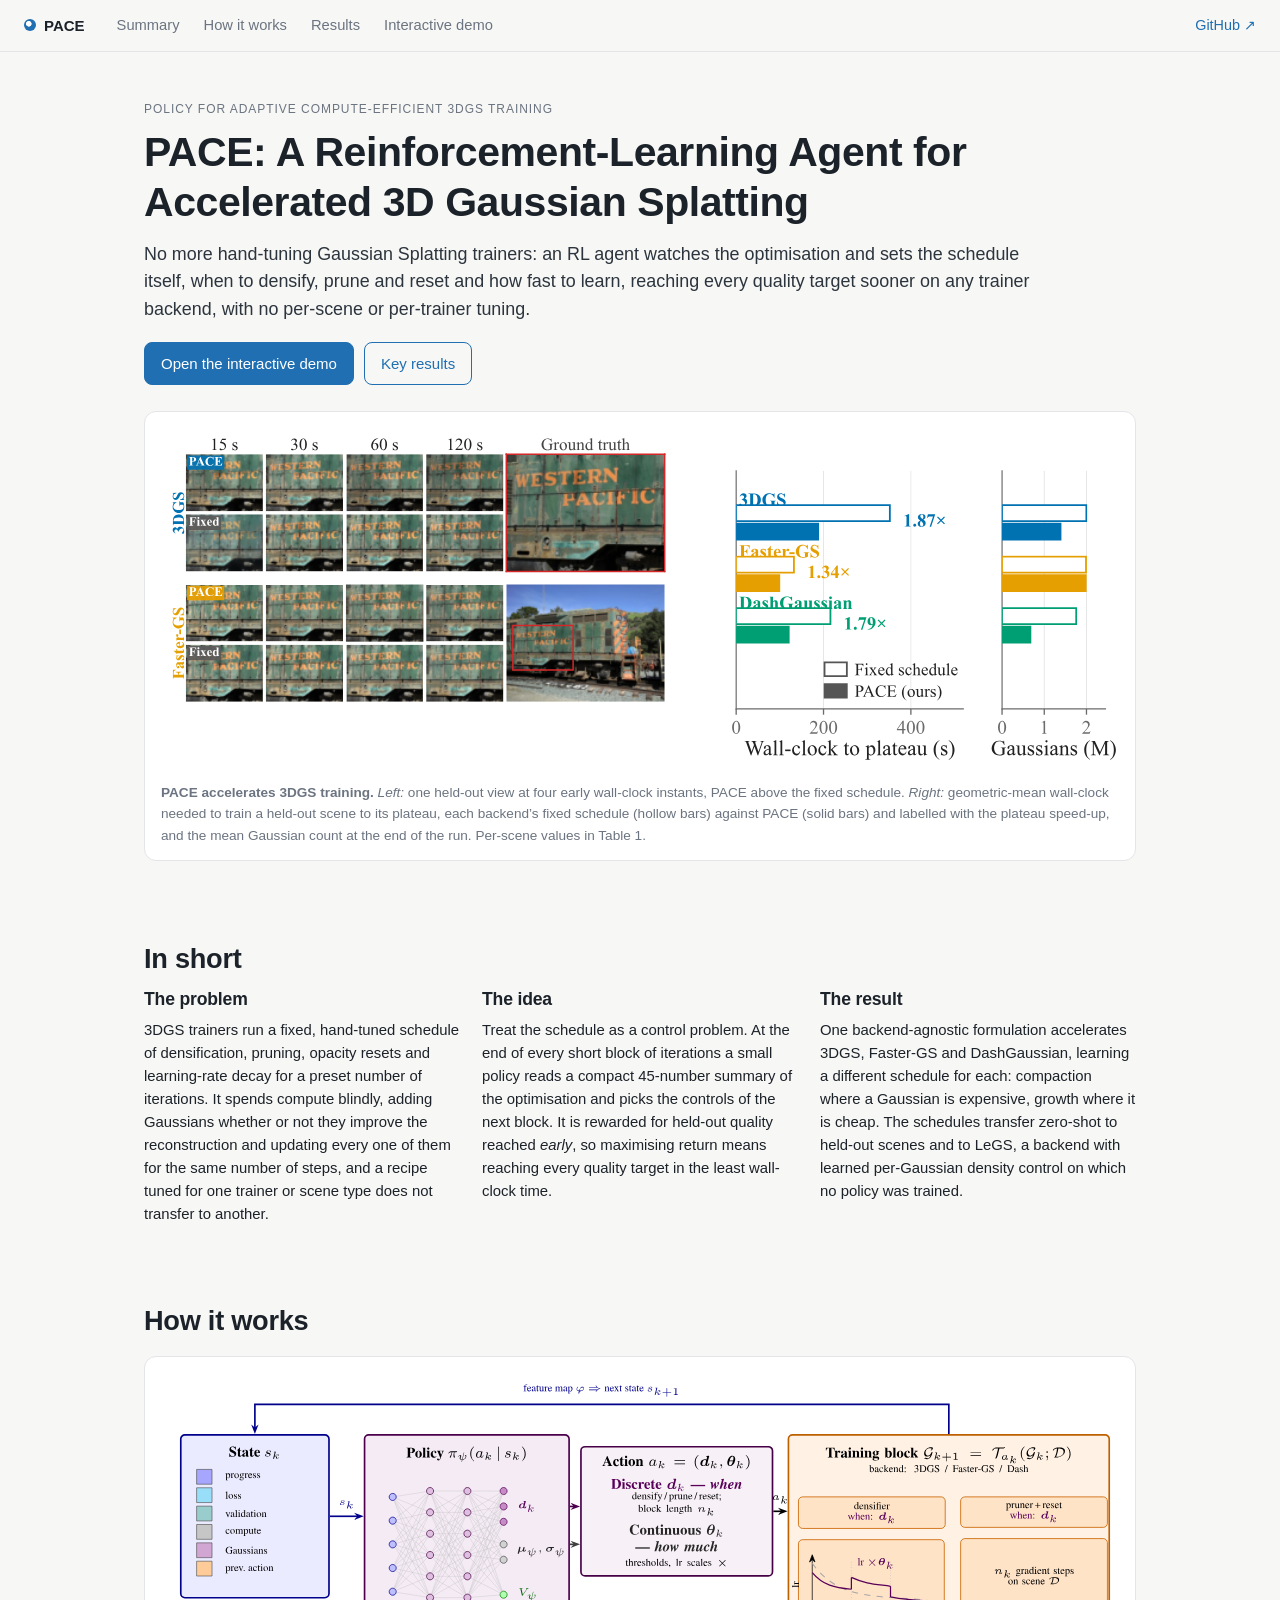
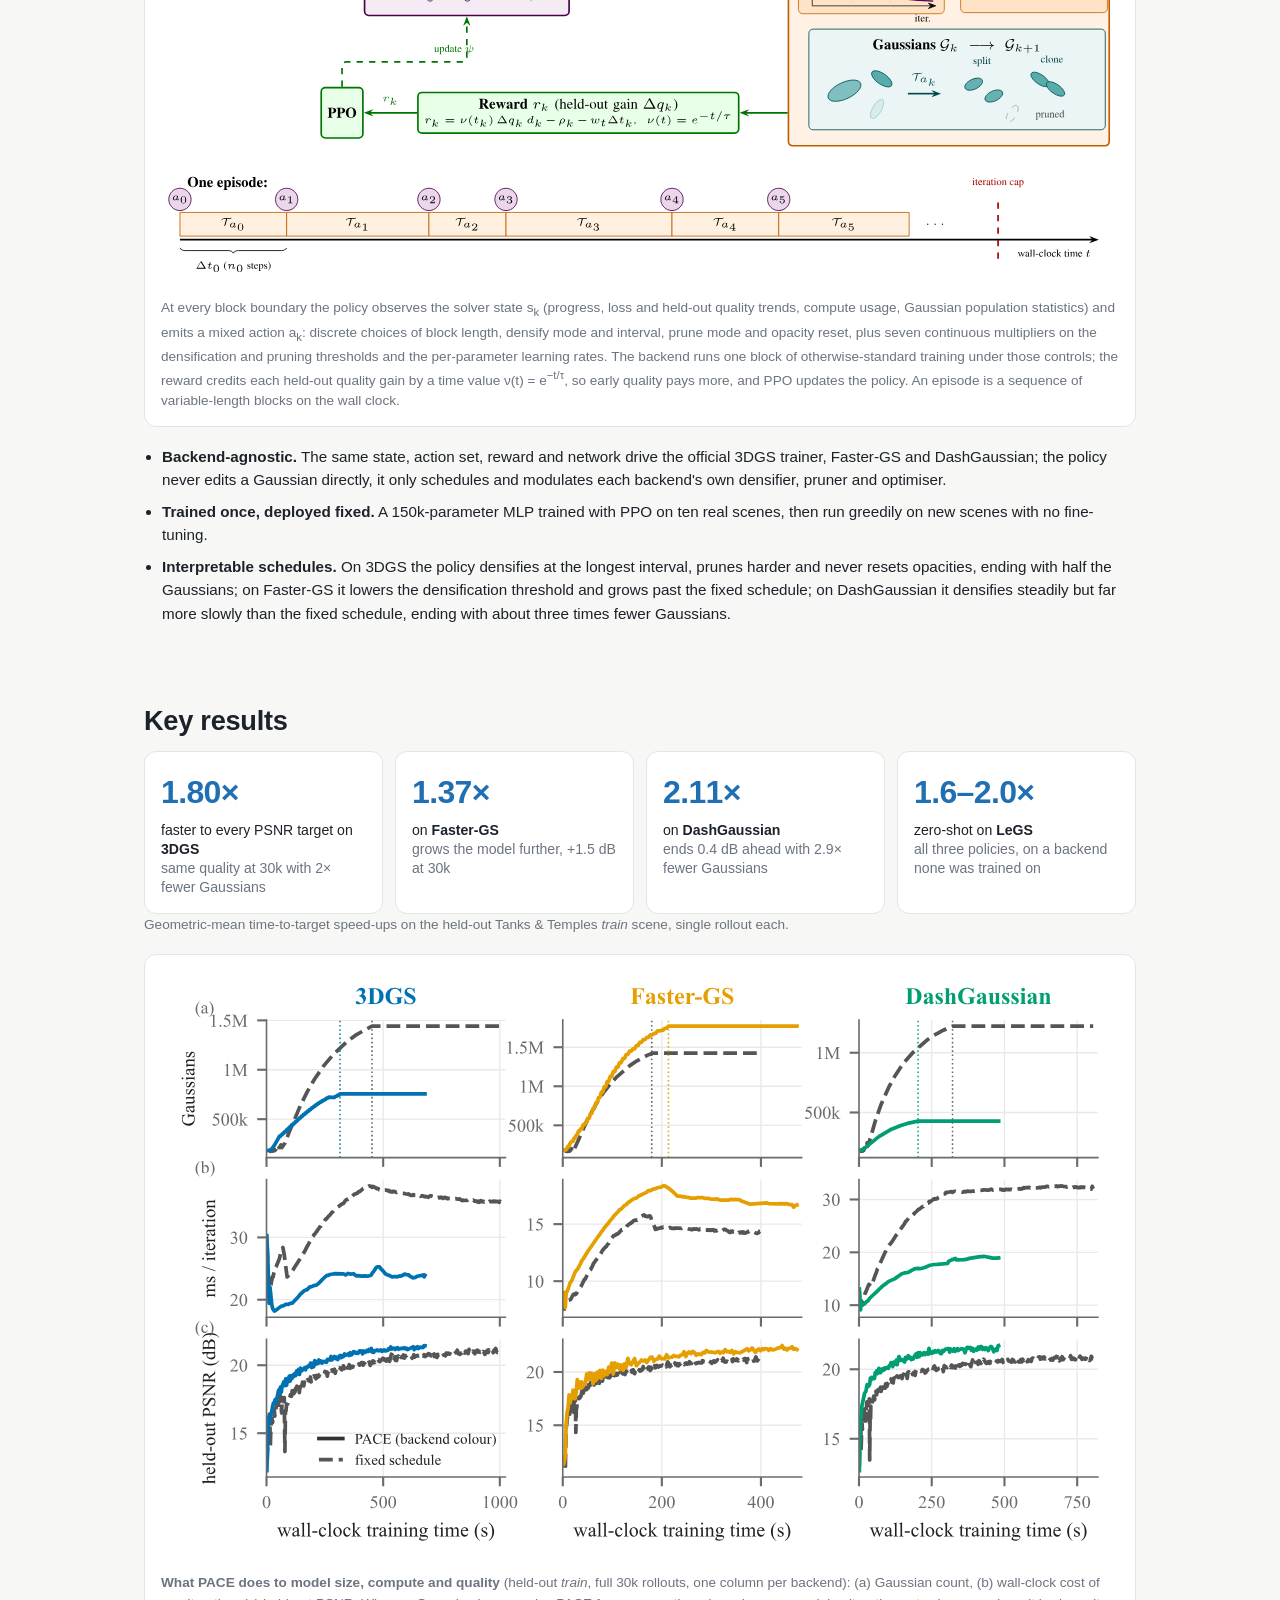
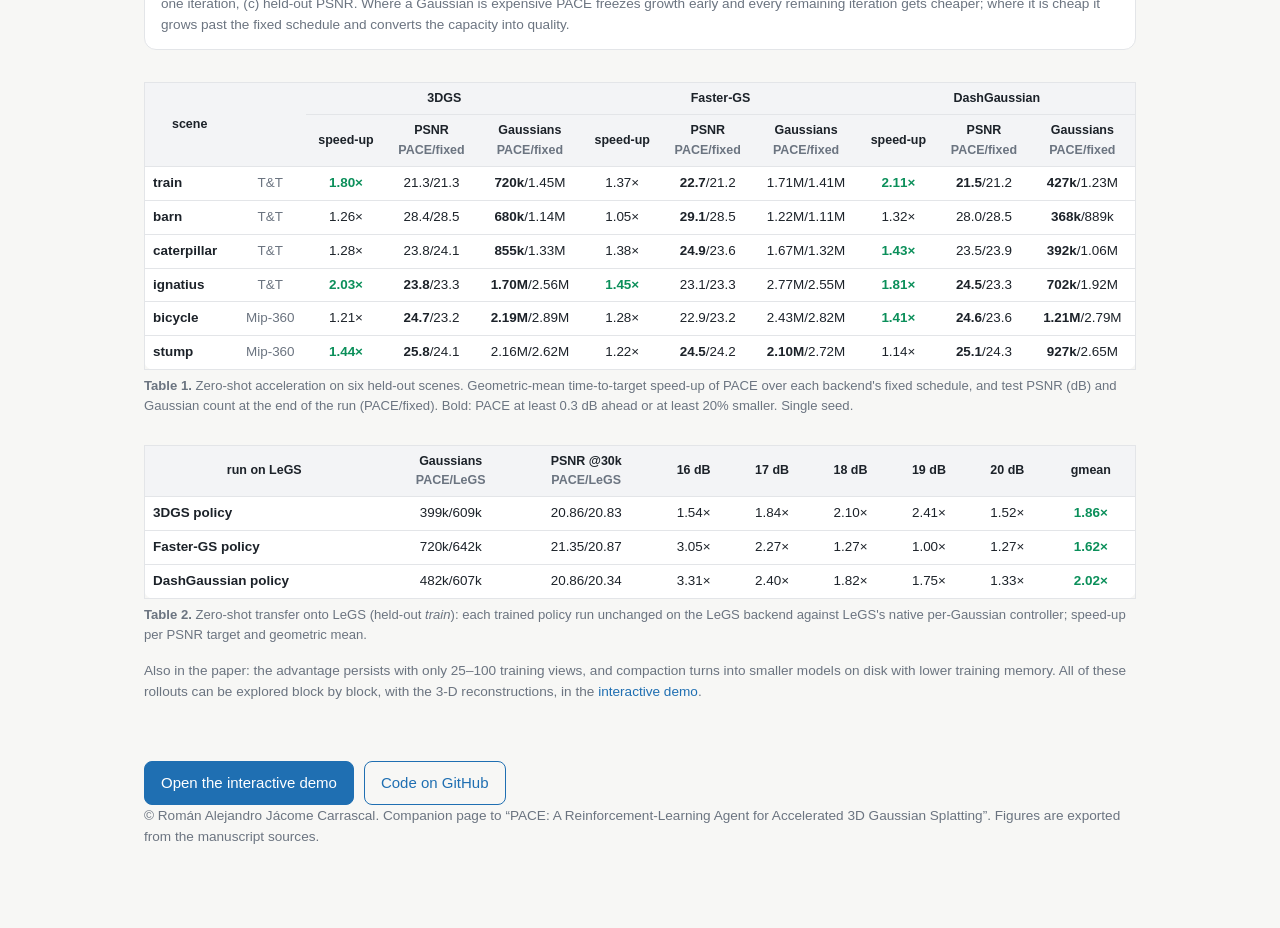
==== commit 58ddfe17: "Resync the website with the fixed-horizon DashGaussian policy Every Dash row on the site came from t" ====
--- a/website/index.html
+++ b/website/index.html
@@ -30,8 +30,8 @@
     <a class="btn-ghost" href="#results">Key results</a>
   </div>
   <figure class="pfig teaser">
-    <img src="figures/teaser.svg" alt="Left: wall-clock time to reach each test-PSNR level on held-out train for three backends, fixed schedule vs PACE. Right: time to 21 dB against model size at 30k.">
-    <figcaption><b>PACE accelerates 3DGS training.</b> <em>Left:</em> wall-clock needed to first reach a given test-PSNR level on the held-out <i>train</i> scene for three trainer backends, fixed schedule (hollow bars) vs PACE (solid bars); the speed-up at 21 dB is printed above each pair. <em>Right:</em> the same 21 dB crossing times against model size at 30k iterations, fixed schedule (circle) to PACE (star).</figcaption>
+    <img src="figures/teaser.svg" alt="Left: one held-out view at four early wall-clock instants, PACE above the fixed schedule. Right: geometric-mean wall-clock to train a held-out scene to its plateau and mean Gaussian count at the end of the run, fixed schedule vs PACE.">
+    <figcaption><b>PACE accelerates 3DGS training.</b> <em>Left:</em> one held-out view at four early wall-clock instants, PACE above the fixed schedule. <em>Right:</em> geometric-mean wall-clock needed to train a held-out scene to its plateau, each backend&rsquo;s fixed schedule (hollow bars) against PACE (solid bars) and labelled with the plateau speed-up, and the mean Gaussian count at the end of the run. Per-scene values in Table&nbsp;1.</figcaption>
   </figure>
 </section>
 
@@ -53,7 +53,7 @@
   <ul class="facts">
     <li><b>Backend-agnostic.</b> The same state, action set, reward and network drive the official 3DGS trainer, Faster-GS and DashGaussian; the policy never edits a Gaussian directly, it only schedules and modulates each backend's own densifier, pruner and optimiser.</li>
     <li><b>Trained once, deployed fixed.</b> A 150k-parameter MLP trained with PPO on ten real scenes, then run greedily on new scenes with no fine-tuning.</li>
-    <li><b>Interpretable schedules.</b> On 3DGS the policy densifies at the longest interval, prunes harder and never resets opacities, ending with half the Gaussians; on Faster-GS it lowers the densification threshold and grows past the fixed schedule; on DashGaussian it keeps the SfM seed set and moves it into place.</li>
+    <li><b>Interpretable schedules.</b> On 3DGS the policy densifies at the longest interval, prunes harder and never resets opacities, ending with half the Gaussians; on Faster-GS it lowers the densification threshold and grows past the fixed schedule; on DashGaussian it densifies steadily but far more slowly than the fixed schedule, ending with about three times fewer Gaussians.</li>
   </ul>
 </section>
 
@@ -62,8 +62,8 @@
   <div class="tiles tiles-row">
     <div class="tile"><div class="tile-n">1.80×</div><div class="tile-l">faster to every PSNR target on <b>3DGS</b><br><span class="dim">same quality at 30k with 2× fewer Gaussians</span></div></div>
     <div class="tile"><div class="tile-n">1.37×</div><div class="tile-l">on <b>Faster-GS</b><br><span class="dim">grows the model further, +1.5 dB at 30k</span></div></div>
-    <div class="tile"><div class="tile-n">1.43×</div><div class="tile-l">on <b>DashGaussian</b><br><span class="dim">exceeds the fixed schedule with 6.5× fewer Gaussians</span></div></div>
-    <div class="tile"><div class="tile-n">1.6–1.9×</div><div class="tile-l">zero-shot on <b>LeGS</b><br><span class="dim">all three policies, on a backend none was trained on</span></div></div>
+    <div class="tile"><div class="tile-n">2.11×</div><div class="tile-l">on <b>DashGaussian</b><br><span class="dim">ends 0.4 dB ahead with 2.9× fewer Gaussians</span></div></div>
+    <div class="tile"><div class="tile-n">1.6–2.0×</div><div class="tile-l">zero-shot on <b>LeGS</b><br><span class="dim">all three policies, on a backend none was trained on</span></div></div>
   </div>
   <p class="dim small">Geometric-mean time-to-target speed-ups on the held-out Tanks&nbsp;&amp;&nbsp;Temples <i>train</i> scene, single rollout each.</p>
   <figure class="pfig">
@@ -74,14 +74,14 @@
 <div class="table-wrap"><table class="rt">
 <thead><tr><th rowspan="2">scene</th><th rowspan="2"></th><th colspan="3">3DGS</th><th colspan="3">Faster-GS</th><th colspan="3">DashGaussian</th></tr>
 <tr><th>speed-up</th><th>PSNR<br><span class="dim">PACE/fixed</span></th><th>Gaussians<br><span class="dim">PACE/fixed</span></th><th>speed-up</th><th>PSNR<br><span class="dim">PACE/fixed</span></th><th>Gaussians<br><span class="dim">PACE/fixed</span></th><th>speed-up</th><th>PSNR<br><span class="dim">PACE/fixed</span></th><th>Gaussians<br><span class="dim">PACE/fixed</span></th></tr></thead>
-<tbody><tr><th>train</th><td class='dim'>T&T</td><td class="hi">1.80×</td><td>21.3/21.3</td><td><b>720k</b>/1.45M</td><td class="">1.37×</td><td><b>22.7</b>/21.2</td><td>1.71M/1.41M</td><td class="hi">1.43×</td><td>21.4/21.3</td><td><b>183k</b>/1.20M</td></tr><tr><th>barn</th><td class='dim'>T&T</td><td class="">1.26×</td><td>28.4/28.5</td><td><b>680k</b>/1.14M</td><td class="">1.05×</td><td><b>29.1</b>/28.5</td><td>1.22M/1.11M</td><td class="lo">0.92×</td><td>27.4/28.6</td><td><b>203k</b>/862k</td></tr><tr><th>caterpillar</th><td class='dim'>T&T</td><td class="">1.28×</td><td>23.8/24.1</td><td><b>855k</b>/1.33M</td><td class="">1.38×</td><td><b>24.9</b>/23.6</td><td>1.67M/1.32M</td><td class="hi">1.50×</td><td>23.3/23.8</td><td><b>188k</b>/1.06M</td></tr><tr><th>ignatius</th><td class='dim'>T&T</td><td class="hi">2.03×</td><td><b>23.8</b>/23.3</td><td><b>1.70M</b>/2.56M</td><td class="hi">1.45×</td><td>23.1/23.3</td><td>2.77M/2.55M</td><td class="hi">2.02×</td><td>23.4/23.3</td><td><b>155k</b>/1.93M</td></tr><tr><th>bicycle</th><td class='dim'>Mip-360</td><td class="">1.21×</td><td><b>24.7</b>/23.2</td><td><b>2.19M</b>/2.89M</td><td class="">1.28×</td><td>22.9/23.2</td><td>2.43M/2.82M</td><td class="lo">0.92×</td><td>22.8/23.6</td><td><b>54k</b>/2.80M</td></tr><tr><th>stump</th><td class='dim'>Mip-360</td><td class="lo">0.99×</td><td><b>25.8</b>/24.1</td><td>2.16M/2.62M</td><td class="">1.32×</td><td><b>24.5</b>/24.2</td><td><b>2.10M</b>/2.72M</td><td class="">1.02×</td><td>22.7/25.0</td><td><b>32k</b>/2.91M</td></tr></tbody></table></div>
+<tbody><tr><th>train</th><td class='dim'>T&T</td><td class="hi">1.80×</td><td>21.3/21.3</td><td><b>720k</b>/1.45M</td><td class="">1.37×</td><td><b>22.7</b>/21.2</td><td>1.71M/1.41M</td><td class="hi">2.11×</td><td><b>21.5</b>/21.2</td><td><b>427k</b>/1.23M</td></tr><tr><th>barn</th><td class='dim'>T&T</td><td class="">1.26×</td><td>28.4/28.5</td><td><b>680k</b>/1.14M</td><td class="">1.05×</td><td><b>29.1</b>/28.5</td><td>1.22M/1.11M</td><td class="">1.32×</td><td>28.0/28.5</td><td><b>368k</b>/889k</td></tr><tr><th>caterpillar</th><td class='dim'>T&T</td><td class="">1.28×</td><td>23.8/24.1</td><td><b>855k</b>/1.33M</td><td class="">1.38×</td><td><b>24.9</b>/23.6</td><td>1.67M/1.32M</td><td class="hi">1.43×</td><td>23.5/23.9</td><td><b>392k</b>/1.06M</td></tr><tr><th>ignatius</th><td class='dim'>T&T</td><td class="hi">2.03×</td><td><b>23.8</b>/23.3</td><td><b>1.70M</b>/2.56M</td><td class="hi">1.45×</td><td>23.1/23.3</td><td>2.77M/2.55M</td><td class="hi">1.81×</td><td><b>24.5</b>/23.3</td><td><b>702k</b>/1.92M</td></tr><tr><th>bicycle</th><td class='dim'>Mip-360</td><td class="">1.21×</td><td><b>24.7</b>/23.2</td><td><b>2.19M</b>/2.89M</td><td class="">1.28×</td><td>22.9/23.2</td><td>2.43M/2.82M</td><td class="hi">1.41×</td><td><b>24.6</b>/23.6</td><td><b>1.21M</b>/2.79M</td></tr><tr><th>stump</th><td class='dim'>Mip-360</td><td class="hi">1.44×</td><td><b>25.8</b>/24.1</td><td>2.16M/2.62M</td><td class="">1.22×</td><td><b>24.5</b>/24.2</td><td><b>2.10M</b>/2.72M</td><td class="">1.14×</td><td><b>25.1</b>/24.3</td><td><b>927k</b>/2.65M</td></tr></tbody></table></div>
 <p class="cap"><b>Table 1.</b> Zero-shot acceleration on six held-out scenes. Geometric-mean time-to-target speed-up of PACE over each backend's fixed schedule, and test PSNR (dB) and Gaussian count at the end of the run (PACE/fixed). Bold: PACE at least 0.3 dB ahead or at least 20% smaller. Single seed.</p>
 <div class="table-wrap"><table class="rt">
 <thead><tr><th>run on LeGS</th><th>Gaussians<br><span class="dim">PACE/LeGS</span></th><th>PSNR @30k<br><span class="dim">PACE/LeGS</span></th><th>16 dB</th><th>17 dB</th><th>18 dB</th><th>19 dB</th><th>20 dB</th><th>gmean</th></tr></thead>
-<tbody><tr><th>3DGS policy</th><td>399k/609k</td><td>20.86/20.83</td><td>1.54×</td> <td>1.84×</td> <td>2.10×</td> <td>2.41×</td> <td>1.52×</td><td class='hi'><b>1.86×</b></td></tr><tr><th>Faster-GS policy</th><td>720k/642k</td><td>21.35/20.87</td><td>3.05×</td> <td>2.27×</td> <td>1.27×</td> <td>1.00×</td> <td>1.27×</td><td class='hi'><b>1.62×</b></td></tr><tr><th>DashGaussian policy</th><td>183k/636k</td><td>20.45/20.73</td><td>2.51×</td> <td>1.49×</td> <td>1.18×</td> <td>1.94×</td> <td>1.85×</td><td class='hi'><b>1.74×</b></td></tr></tbody></table></div>
+<tbody><tr><th>3DGS policy</th><td>399k/609k</td><td>20.86/20.83</td><td>1.54×</td> <td>1.84×</td> <td>2.10×</td> <td>2.41×</td> <td>1.52×</td><td class='hi'><b>1.86×</b></td></tr><tr><th>Faster-GS policy</th><td>720k/642k</td><td>21.35/20.87</td><td>3.05×</td> <td>2.27×</td> <td>1.27×</td> <td>1.00×</td> <td>1.27×</td><td class='hi'><b>1.62×</b></td></tr><tr><th>DashGaussian policy</th><td>482k/607k</td><td>20.86/20.34</td><td>3.31×</td> <td>2.40×</td> <td>1.82×</td> <td>1.75×</td> <td>1.33×</td><td class='hi'><b>2.02×</b></td></tr></tbody></table></div>
 <p class="cap"><b>Table 2.</b> Zero-shot transfer onto LeGS (held-out <i>train</i>): each trained policy run unchanged on the LeGS backend against LeGS's native per-Gaussian controller; speed-up per PSNR target and geometric mean.</p>
 <!-- TABLES:END -->
-  <p class="dim small">Also in the paper: the advantage persists with only 25–100 training views, and compaction turns into 2–7× smaller models on disk with lower training memory. All of these rollouts can be explored block by block, with the 3-D reconstructions, in the <a href="demo.html">interactive demo</a>.</p>
+  <p class="dim small">Also in the paper: the advantage persists with only 25–100 training views, and compaction turns into smaller models on disk with lower training memory. All of these rollouts can be explored block by block, with the 3-D reconstructions, in the <a href="demo.html">interactive demo</a>.</p>
 </section>
 
 <section class="wrap landing-foot">
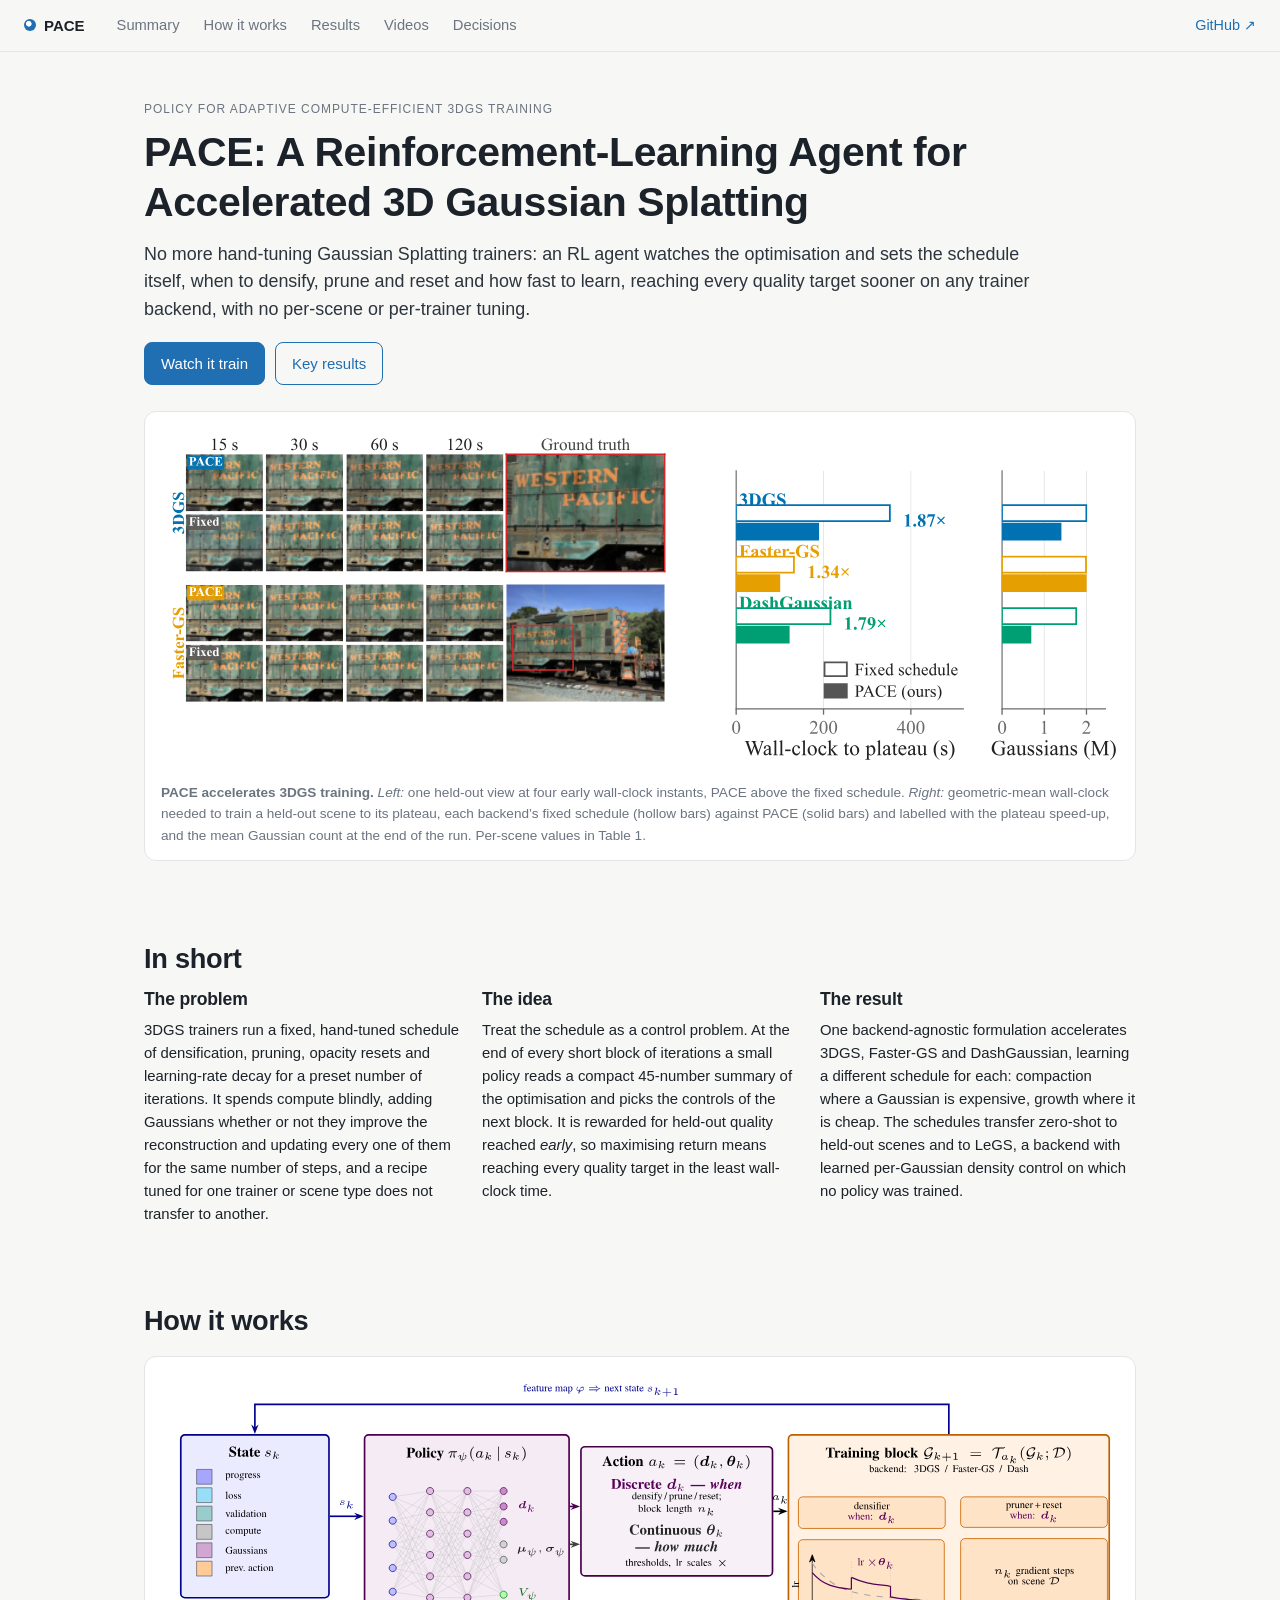
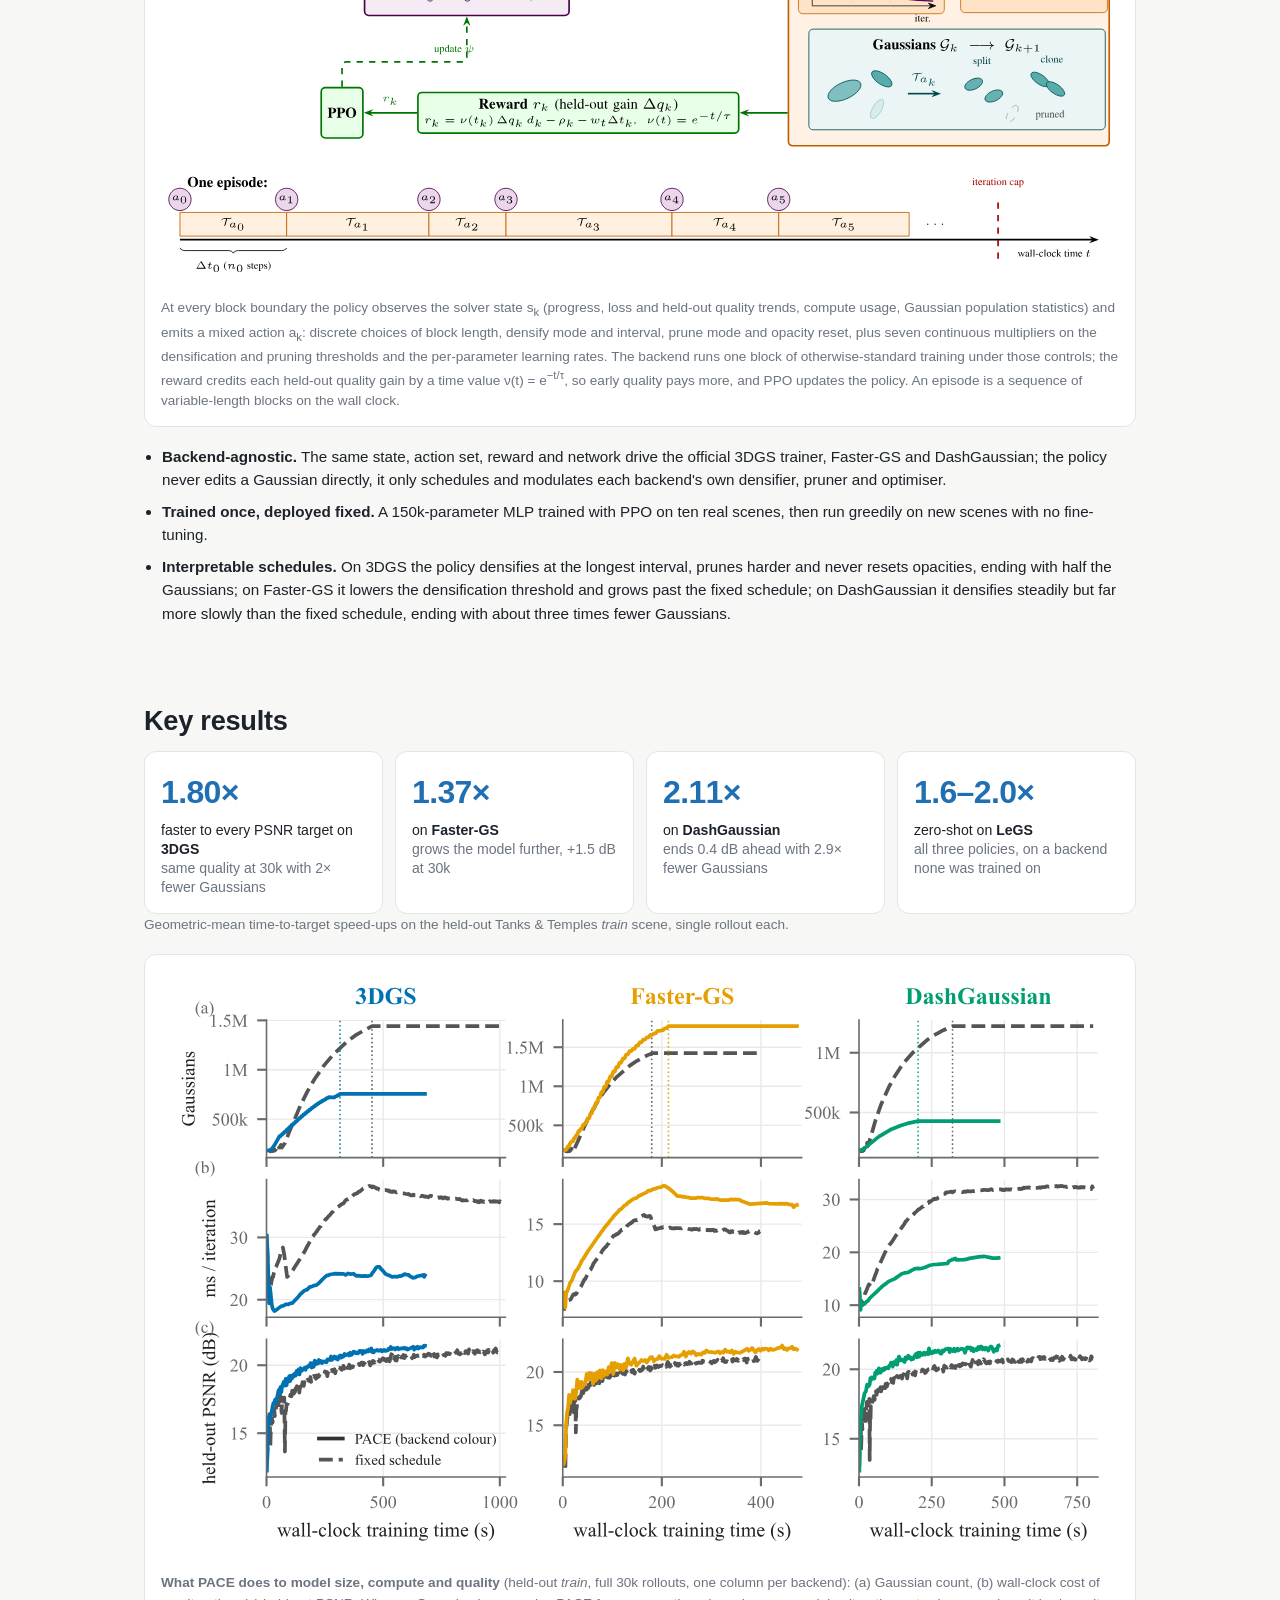
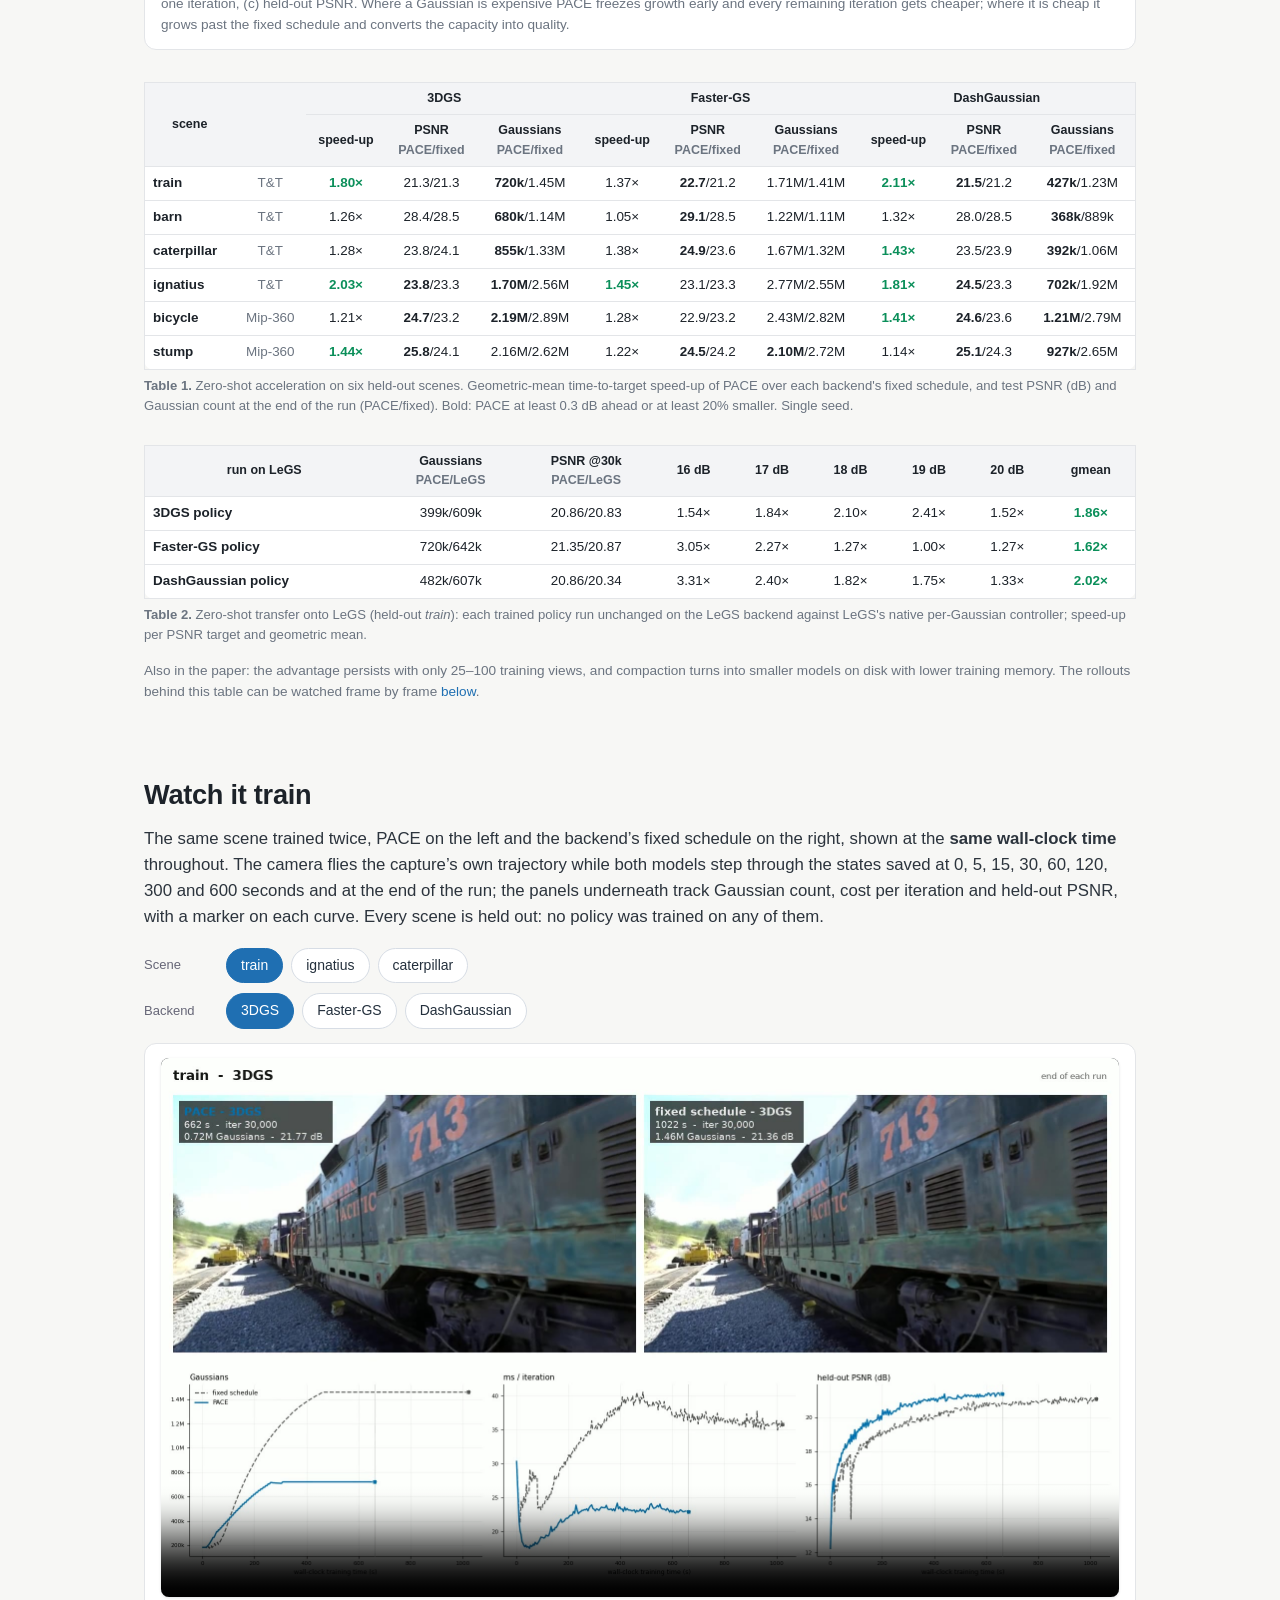
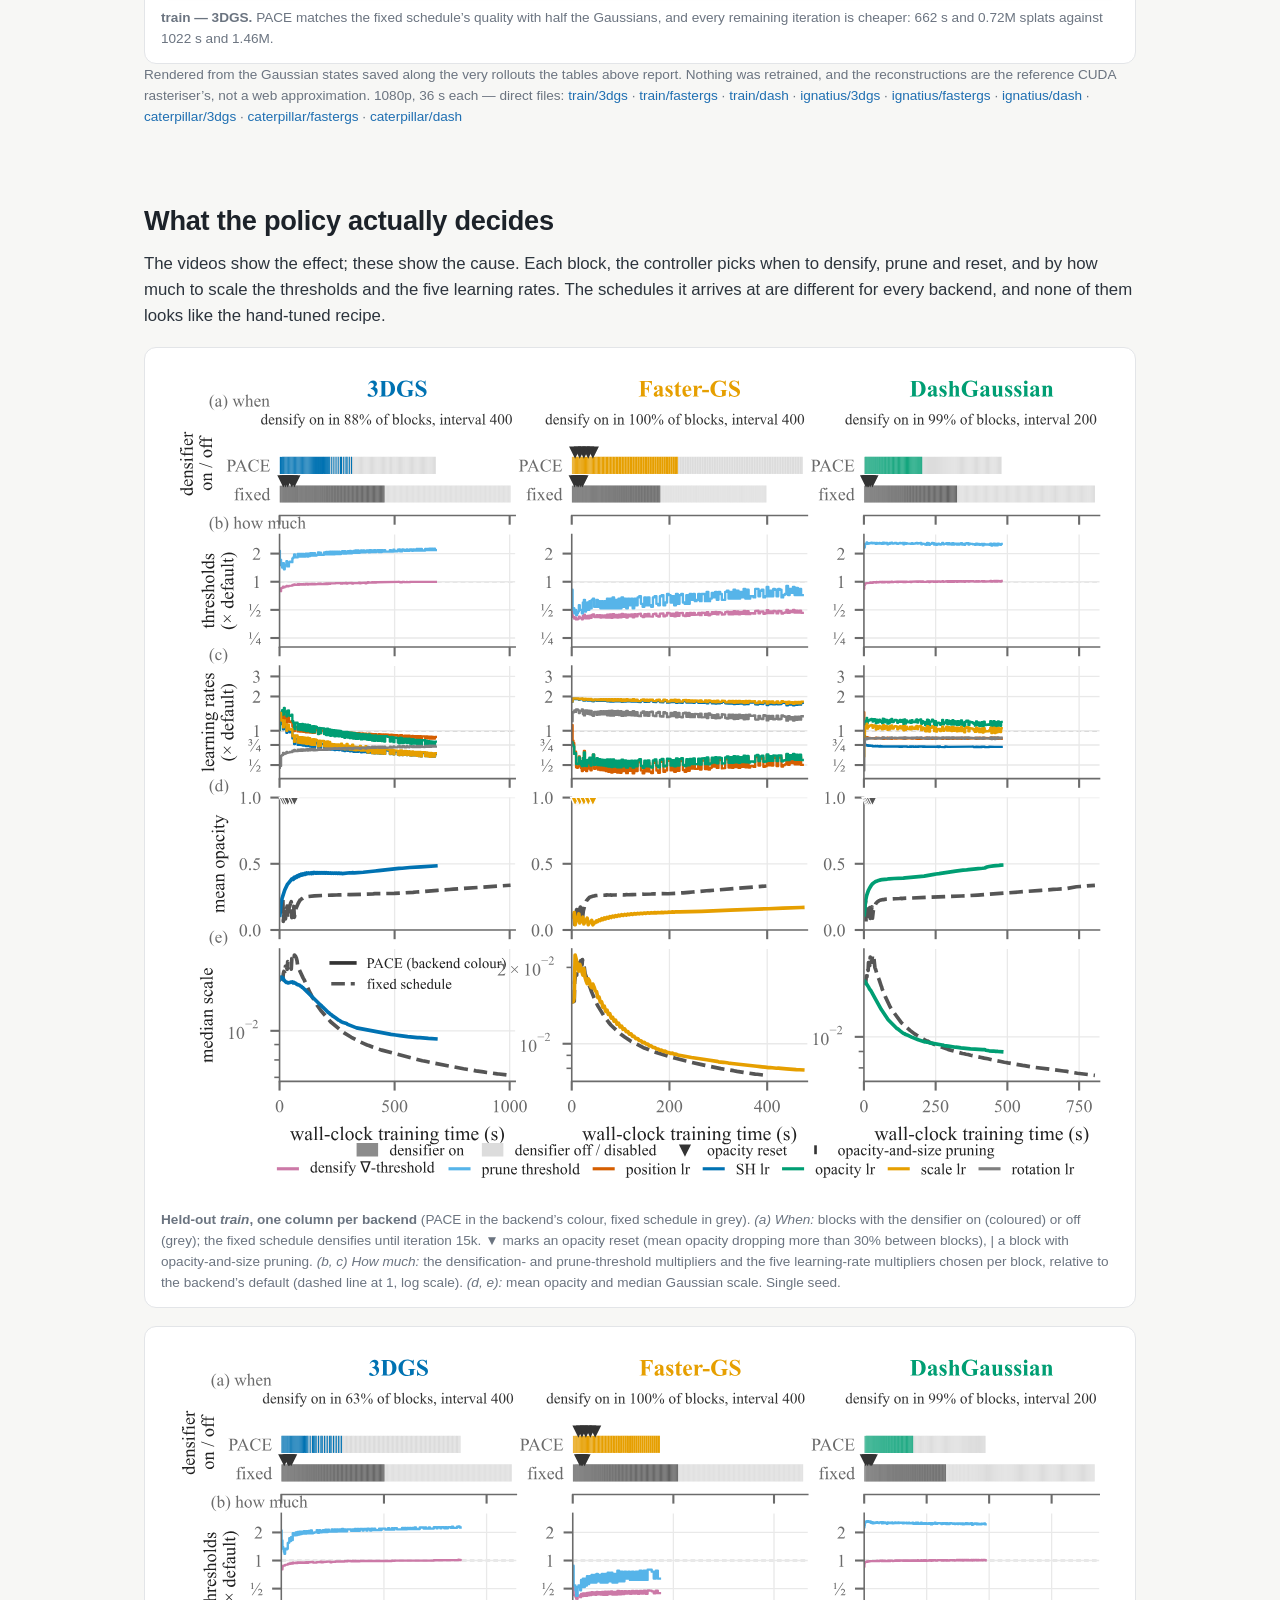
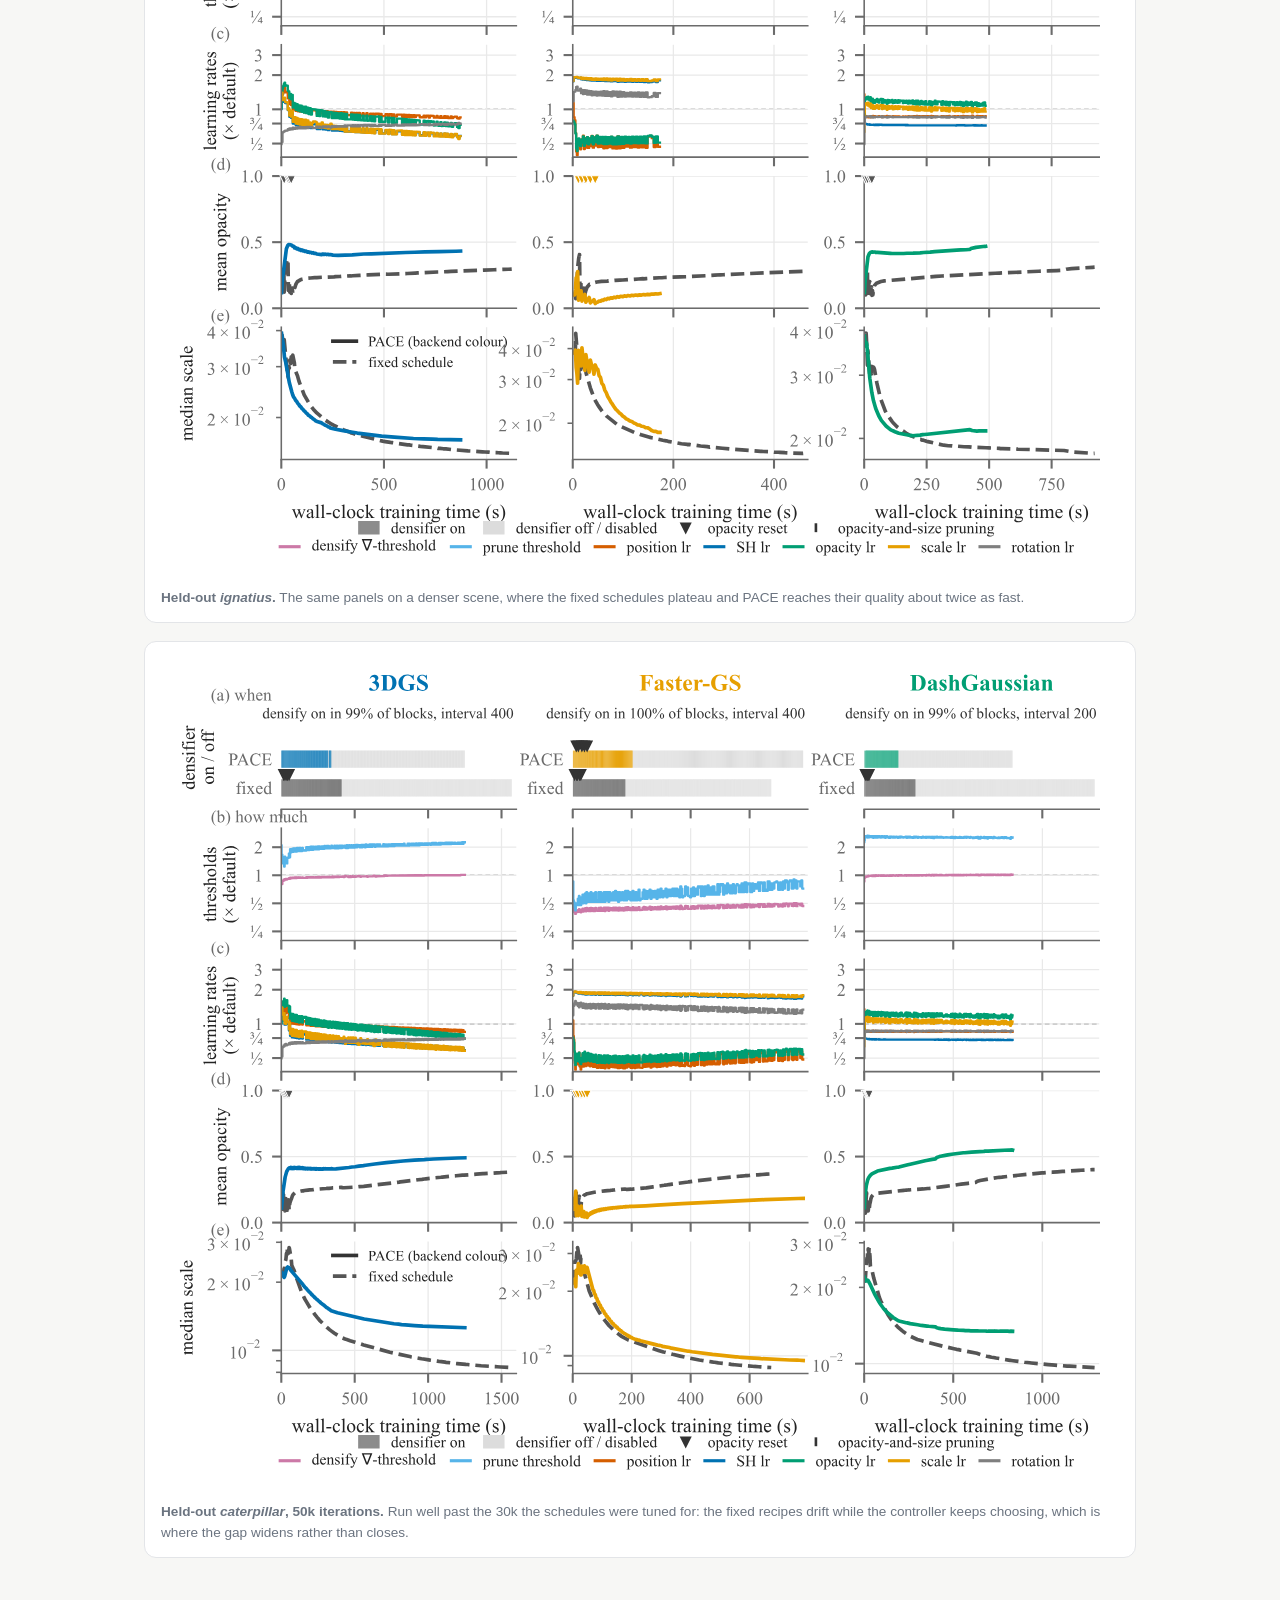
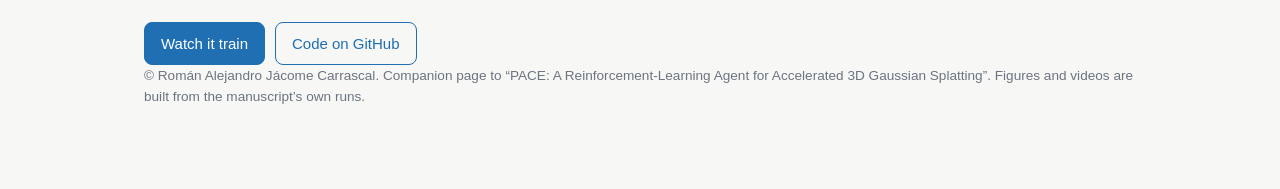
==== commit 22ccc1ed: "Replace the interactive demo with the training videos and the action figures The landing page is now" ====
--- a/website/index.html
+++ b/website/index.html
@@ -15,7 +15,8 @@
     <a href="#summary">Summary</a>
     <a href="#workflow">How it works</a>
     <a href="#results">Results</a>
-    <a href="demo.html">Interactive demo</a>
+    <a href="#videos">Videos</a>
+    <a href="#actions">Decisions</a>
   </nav>
   <a class="gh" href="https://github.com/romanjacome99/Agentic3DGS" target="_blank" rel="noopener">GitHub ↗</a>
 </header>
@@ -26,7 +27,7 @@
   <h1>PACE: A Reinforcement-Learning Agent for Accelerated 3D Gaussian Splatting</h1>
   <p class="tldr">No more hand-tuning Gaussian Splatting trainers: an RL agent watches the optimisation and sets the schedule itself, when to densify, prune and reset and how fast to learn, reaching every quality target sooner on any trainer backend, with no per-scene or per-trainer tuning.</p>
   <div class="cta">
-    <a class="btn" href="demo.html">Open the interactive demo</a>
+    <a class="btn" href="#videos">Watch it train</a>
     <a class="btn-ghost" href="#results">Key results</a>
   </div>
   <figure class="pfig teaser">
@@ -81,13 +82,124 @@
 <tbody><tr><th>3DGS policy</th><td>399k/609k</td><td>20.86/20.83</td><td>1.54×</td> <td>1.84×</td> <td>2.10×</td> <td>2.41×</td> <td>1.52×</td><td class='hi'><b>1.86×</b></td></tr><tr><th>Faster-GS policy</th><td>720k/642k</td><td>21.35/20.87</td><td>3.05×</td> <td>2.27×</td> <td>1.27×</td> <td>1.00×</td> <td>1.27×</td><td class='hi'><b>1.62×</b></td></tr><tr><th>DashGaussian policy</th><td>482k/607k</td><td>20.86/20.34</td><td>3.31×</td> <td>2.40×</td> <td>1.82×</td> <td>1.75×</td> <td>1.33×</td><td class='hi'><b>2.02×</b></td></tr></tbody></table></div>
 <p class="cap"><b>Table 2.</b> Zero-shot transfer onto LeGS (held-out <i>train</i>): each trained policy run unchanged on the LeGS backend against LeGS's native per-Gaussian controller; speed-up per PSNR target and geometric mean.</p>
 <!-- TABLES:END -->
-  <p class="dim small">Also in the paper: the advantage persists with only 25–100 training views, and compaction turns into smaller models on disk with lower training memory. All of these rollouts can be explored block by block, with the 3-D reconstructions, in the <a href="demo.html">interactive demo</a>.</p>
+  <p class="dim small">Also in the paper: the advantage persists with only 25–100 training views, and compaction turns into smaller models on disk with lower training memory. The rollouts behind this table can be watched frame by frame <a href="#videos">below</a>.</p>
+</section>
+
+<section id="videos" class="wrap">
+  <h2>Watch it train</h2>
+  <p class="lede">The same scene trained twice, PACE on the left and the backend&rsquo;s fixed schedule on the right,
+  shown at the <b>same wall-clock time</b> throughout. The camera flies the capture&rsquo;s own trajectory while both
+  models step through the states saved at 0, 5, 15, 30, 60, 120, 300 and 600&nbsp;seconds and at the end of the run;
+  the panels underneath track Gaussian count, cost per iteration and held-out PSNR, with a marker on each curve.
+  Every scene is held out: no policy was trained on any of them.</p>
+
+  <div class="vpick">
+    <div class="vrow"><span class="vlab">Scene</span>
+      <button class="vbtn is-on" data-scene="train">train</button>
+      <button class="vbtn" data-scene="ignatius">ignatius</button>
+      <button class="vbtn" data-scene="caterpillar">caterpillar</button>
+    </div>
+    <div class="vrow"><span class="vlab">Backend</span>
+      <button class="vbtn is-on" data-backend="3dgs">3DGS</button>
+      <button class="vbtn" data-backend="fastergs">Faster-GS</button>
+      <button class="vbtn" data-backend="dash">DashGaussian</button>
+    </div>
+  </div>
+
+  <figure class="vwrap pfig">
+    <video id="evo" controls preload="none" playsinline poster="videos/train_3dgs.jpg">
+      <source src="videos/train_3dgs.mp4" type="video/mp4">
+      <p>Your browser cannot play this video. <a href="videos/train_3dgs.mp4">Download it instead</a>.</p>
+    </video>
+    <figcaption id="evocap"><b>train &mdash; 3DGS.</b> PACE matches the fixed schedule&rsquo;s quality with half the
+    Gaussians, and every remaining iteration is cheaper: 662&nbsp;s and 0.72M splats against 1022&nbsp;s and 1.46M.</figcaption>
+  </figure>
+
+  <p class="dim small">Rendered from the Gaussian states saved along the very rollouts the tables above report.
+  Nothing was retrained, and the reconstructions are the reference CUDA rasteriser&rsquo;s, not a web approximation.
+  1080p, 36&nbsp;s each &mdash; direct files:
+  <span id="vlinks"></span></p>
+</section>
+
+<section id="actions" class="wrap">
+  <h2>What the policy actually decides</h2>
+  <p class="lede">The videos show the effect; these show the cause. Each block, the controller picks when to densify,
+  prune and reset, and by how much to scale the thresholds and the five learning rates. The schedules it arrives at are
+  different for every backend, and none of them looks like the hand-tuned recipe.</p>
+
+  <figure class="pfig">
+    <img src="figures/pace_mechanism_actions.svg" loading="lazy"
+         alt="Per-block decisions on train for three backends: densifier on or off, opacity resets, pruning blocks, threshold and learning-rate multipliers, mean opacity and median scale.">
+    <figcaption><b>Held-out <i>train</i>, one column per backend</b> (PACE in the backend&rsquo;s colour, fixed schedule in grey).
+    <em>(a) When:</em> blocks with the densifier on (coloured) or off (grey); the fixed schedule densifies until iteration 15k.
+    &#9660; marks an opacity reset (mean opacity dropping more than 30% between blocks), | a block with opacity-and-size pruning.
+    <em>(b, c) How much:</em> the densification- and prune-threshold multipliers and the five learning-rate multipliers chosen per
+    block, relative to the backend&rsquo;s default (dashed line at 1, log scale). <em>(d, e):</em> mean opacity and median Gaussian
+    scale. Single seed.</figcaption>
+  </figure>
+
+  <figure class="pfig">
+    <img src="figures/pace_mechanism_ignatius_actions.svg" loading="lazy"
+         alt="The same per-block decision panels for the held-out ignatius scene.">
+    <figcaption><b>Held-out <i>ignatius</i>.</b> The same panels on a denser scene, where the fixed schedules plateau and PACE
+    reaches their quality about twice as fast.</figcaption>
+  </figure>
+
+  <figure class="pfig">
+    <img src="figures/pace_mechanism_caterpillar50k_actions.svg" loading="lazy"
+         alt="The same per-block decision panels for caterpillar over a 50k-iteration rollout.">
+    <figcaption><b>Held-out <i>caterpillar</i>, 50k iterations.</b> Run well past the 30k the schedules were tuned for: the fixed
+    recipes drift while the controller keeps choosing, which is where the gap widens rather than closes.</figcaption>
+  </figure>
 </section>
 
 <section class="wrap landing-foot">
-  <div class="cta"><a class="btn" href="demo.html">Open the interactive demo</a><a class="btn-ghost" href="https://github.com/romanjacome99/Agentic3DGS" target="_blank" rel="noopener">Code on GitHub</a></div>
-  <p class="dim small">© Román Alejandro Jácome Carrascal. Companion page to “PACE: A Reinforcement-Learning Agent for Accelerated 3D Gaussian Splatting”. Figures are exported from the manuscript sources.</p>
+  <div class="cta"><a class="btn" href="#videos">Watch it train</a><a class="btn-ghost" href="https://github.com/romanjacome99/Agentic3DGS" target="_blank" rel="noopener">Code on GitHub</a></div>
+  <p class="dim small">© Román Alejandro Jácome Carrascal. Companion page to “PACE: A Reinforcement-Learning Agent for Accelerated 3D Gaussian Splatting”. Figures and videos are built from the manuscript&rsquo;s own runs.</p>
 </section>
 </main>
+<script>
+(function () {
+  var CAP = {
+    "train|3dgs": "<b>train &mdash; 3DGS.</b> PACE matches the fixed schedule\u2019s quality with half the Gaussians, and every remaining iteration is cheaper: 662\u00a0s and 0.72M splats against 1022\u00a0s and 1.46M.",
+    "train|fastergs": "<b>train &mdash; Faster-GS.</b> The opposite trade: where a Gaussian is cheap the policy grows past the fixed schedule, to 1.73M against 1.39M, and spends the capacity on quality (+0.9\u00a0dB).",
+    "train|dash": "<b>train &mdash; DashGaussian.</b> Compaction at its strongest: 451\u00a0s and 0.43M splats against 825\u00a0s and 1.22M, ending ahead on PSNR.",
+    "ignatius|3dgs": "<b>ignatius &mdash; 3DGS.</b> The fixed schedule plateaus; PACE reaches the same quality about twice as fast and ends with a third fewer Gaussians.",
+    "ignatius|fastergs": "<b>ignatius &mdash; Faster-GS.</b> The growth-oriented policy runs into the 3M-Gaussian safety rail at iteration 11.6k and stops there, the one case in the nine where it ends behind on final quality.",
+    "ignatius|dash": "<b>ignatius &mdash; DashGaussian.</b> The strongest of the nine: 499\u00a0s, 0.71M and 24.06\u00a0dB against 825\u00a0s, 1.88M and 22.83\u00a0dB \u2014 faster, smaller and better.",
+    "caterpillar|3dgs": "<b>caterpillar &mdash; 3DGS.</b> Same pattern as on train: growth frozen early, iterations cheaper from then on.",
+    "caterpillar|fastergs": "<b>caterpillar &mdash; Faster-GS.</b> Grows past the schedule again and converts the capacity into quality.",
+    "caterpillar|dash": "<b>caterpillar &mdash; DashGaussian.</b> 451\u00a0s and 0.39M splats against 670\u00a0s and 1.04M, at matched quality; the two renders are hard to tell apart."
+  };
+  var scene = "train", backend = "3dgs";
+  var vid = document.getElementById("evo"), cap = document.getElementById("evocap");
+  var src = vid.querySelector("source");
+
+  document.getElementById("vlinks").innerHTML = Object.keys(CAP).map(function (k) {
+    var n = k.replace("|", "_");
+    return '<a href="videos/' + n + '.mp4">' + k.replace("|", "/") + "</a>";
+  }).join(" &middot; ");
+
+  function show() {
+    var n = scene + "_" + backend;
+    var playing = !vid.paused;
+    src.src = "videos/" + n + ".mp4";
+    vid.poster = "videos/" + n + ".jpg";
+    vid.load();
+    cap.innerHTML = CAP[scene + "|" + backend];
+    if (playing) { vid.play(); }
+  }
+  document.querySelectorAll(".vbtn").forEach(function (b) {
+    b.addEventListener("click", function () {
+      var key = b.dataset.scene ? "scene" : "backend";
+      var row = b.parentNode;
+      row.querySelectorAll(".vbtn").forEach(function (o) { o.classList.remove("is-on"); });
+      b.classList.add("is-on");
+      if (key === "scene") { scene = b.dataset.scene; } else { backend = b.dataset.backend; }
+      show();
+    });
+  });
+})();
+</script>
 </body>
 </html>
--- a/website/css/site.css
+++ b/website/css/site.css
@@ -244,3 +244,18 @@
 .demo-intro { padding-bottom: 0; }
 .demo-intro h1 { font-size: 1.8rem; }
 @media (max-width: 900px) { .tiles-row { grid-template-columns: repeat(2, 1fr); } }
+
+/* ---- video picker (landing) ------------------------------------------------ */
+.vpick { display: flex; flex-direction: column; gap: 10px; margin: 18px 0 14px; }
+.vrow { display: flex; flex-wrap: wrap; align-items: center; gap: 8px; }
+.vlab { font-size: 13px; color: var(--dim, #667); width: 74px; flex: none; }
+.vbtn { font: inherit; font-size: 14px; padding: 6px 14px; border-radius: 999px; cursor: pointer;
+        border: 1px solid #d7dde5; background: #fff; color: #24303d; }
+.vbtn:hover { border-color: #9fb3c8; }
+.vbtn.is-on { background: #1f6fb2; border-color: #1f6fb2; color: #fff; }
+.vwrap { margin: 0; }
+.vwrap video { width: 100%; height: auto; display: block; border-radius: 8px;
+               background: #0d1117; box-shadow: 0 1px 3px rgba(16,24,40,.12); }
+.vmeta { display: flex; flex-wrap: wrap; gap: 6px 18px; margin: 10px 0 0; font-size: 13.5px; }
+.vmeta b { font-variant-numeric: tabular-nums; }
+@media (max-width: 640px) { .vlab { width: 100%; } }
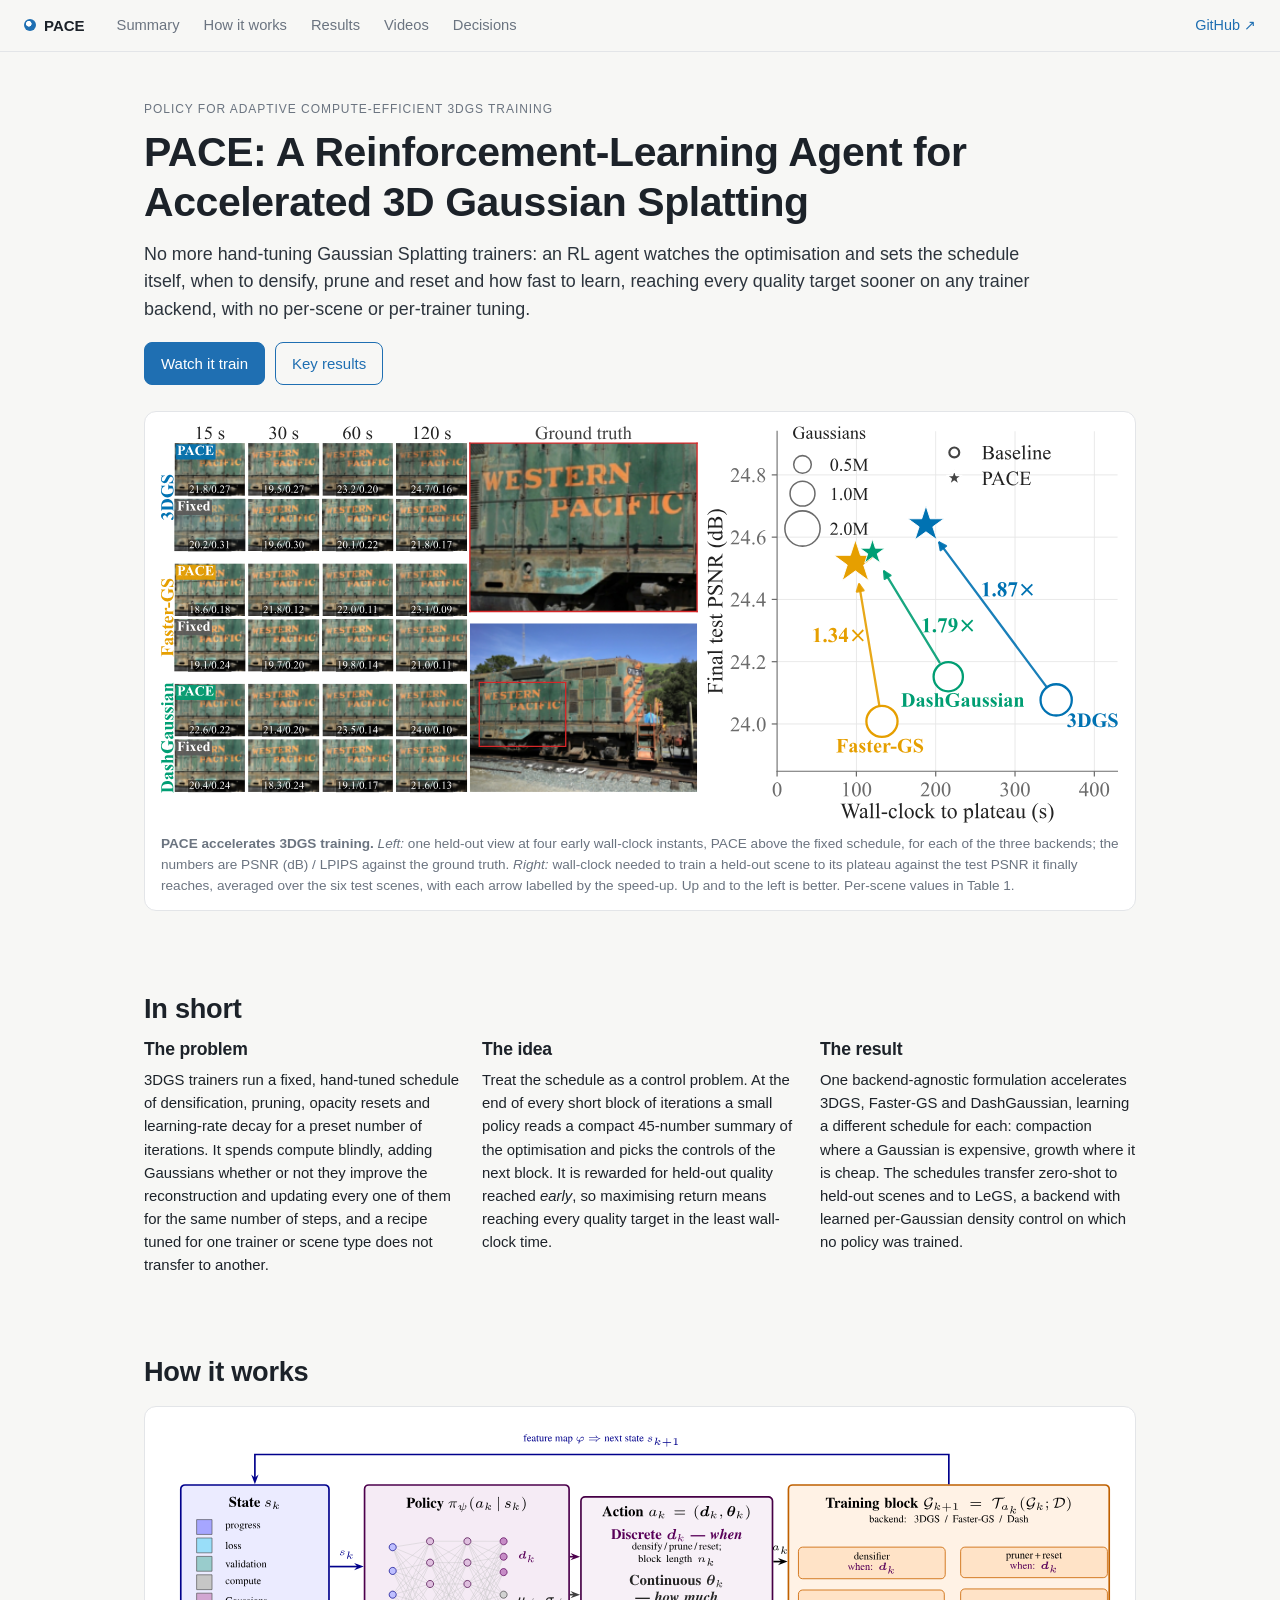
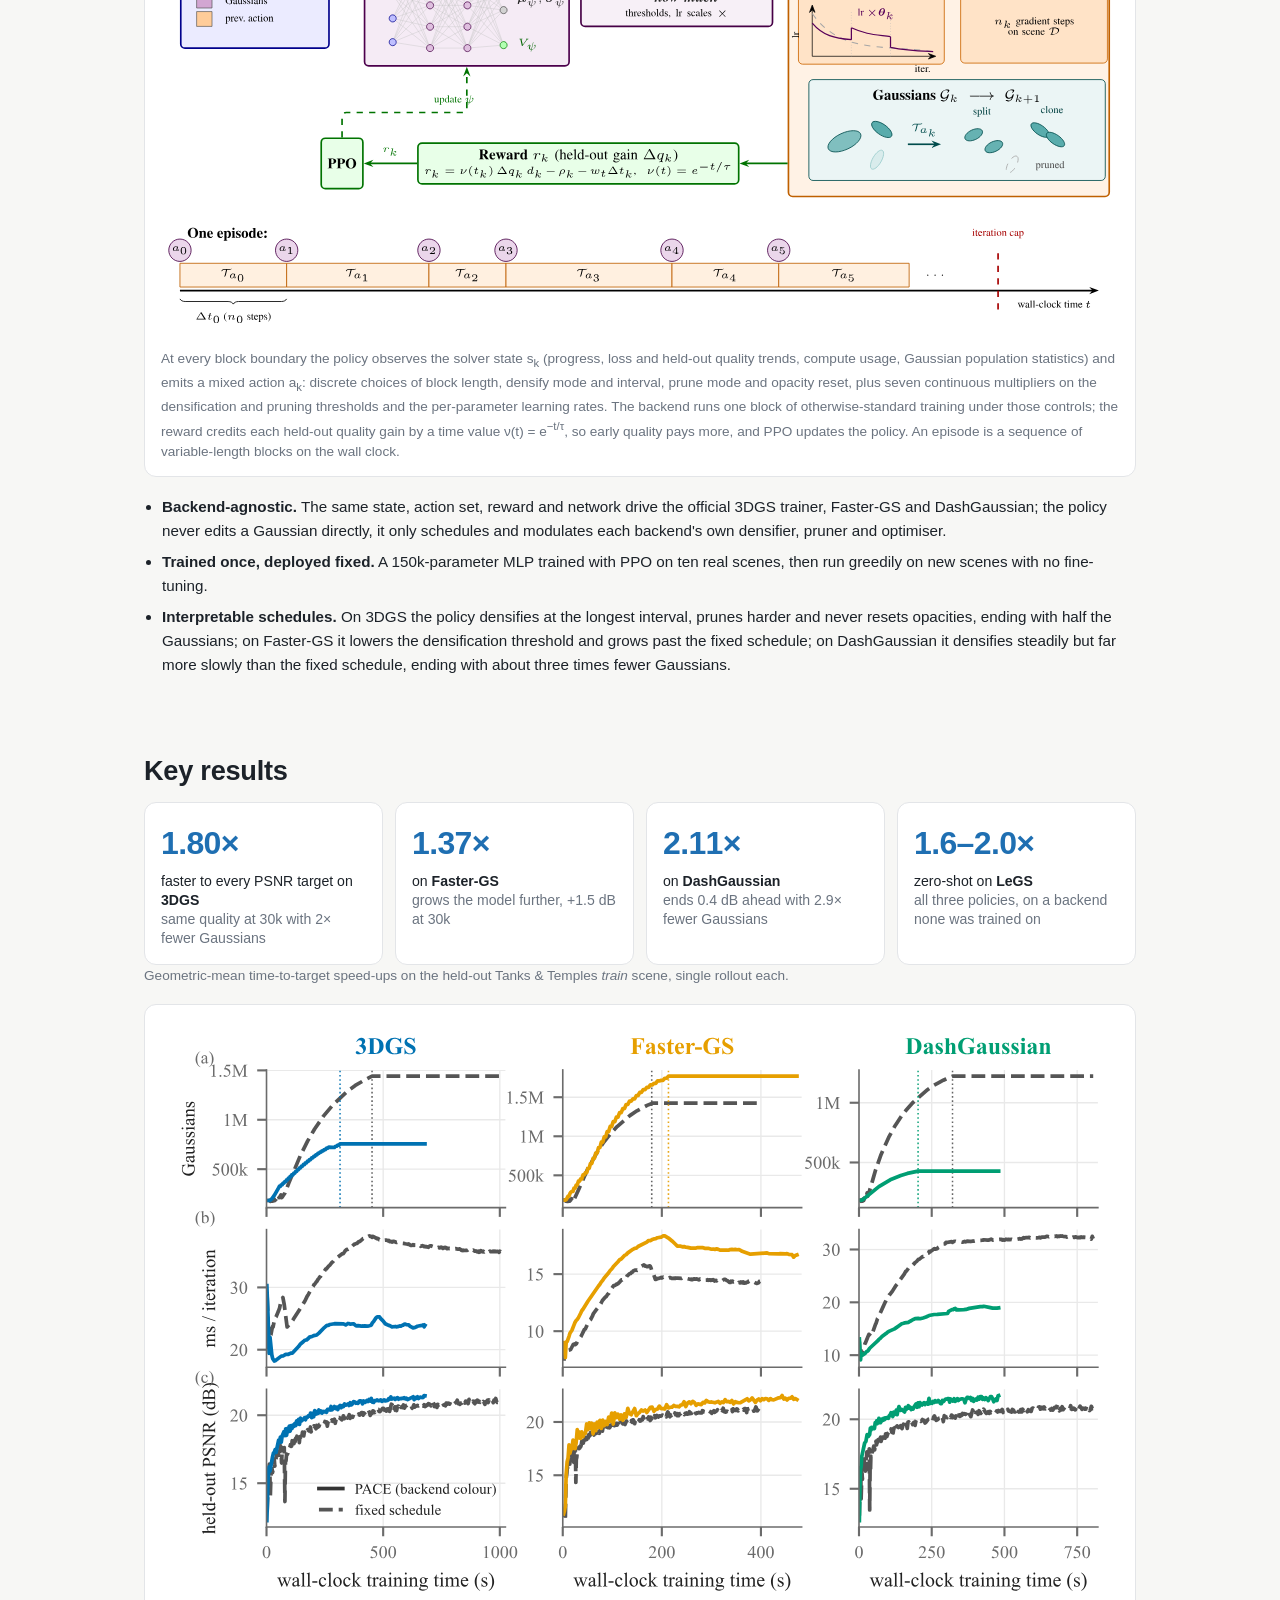
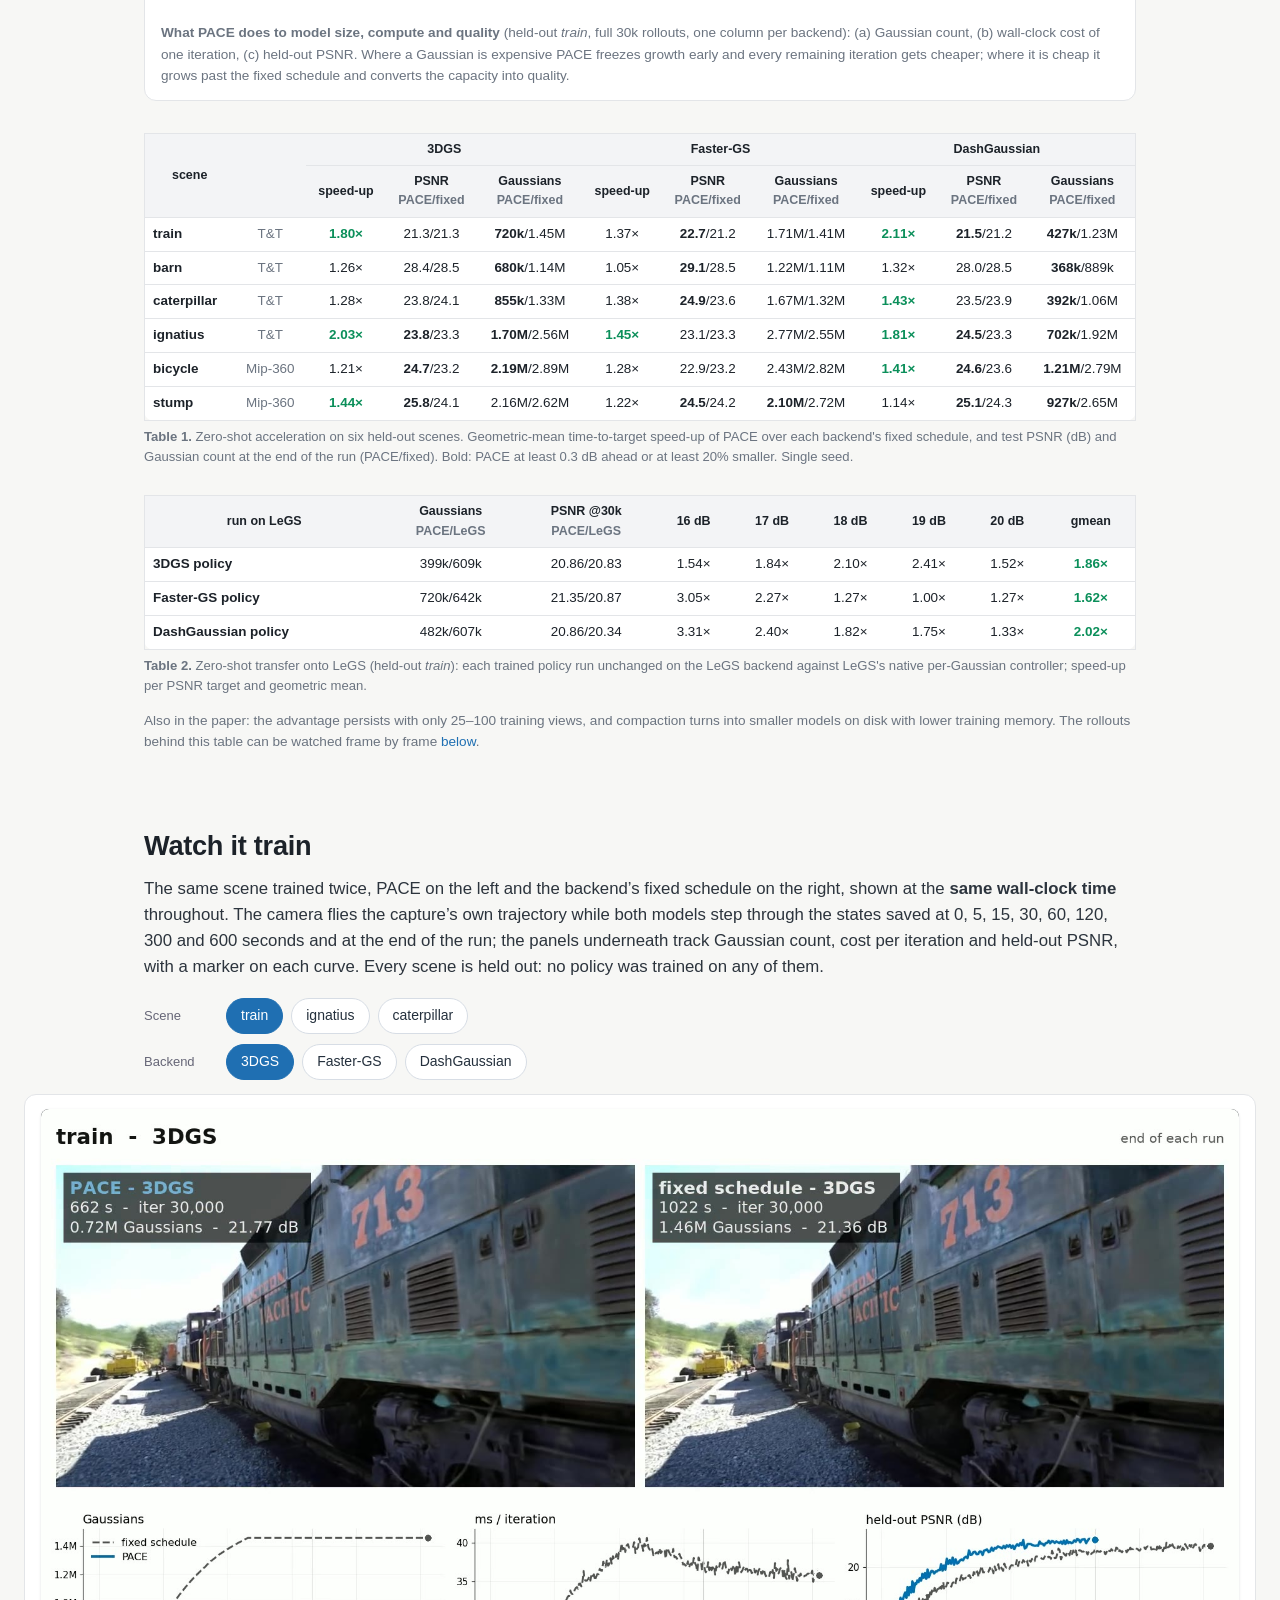
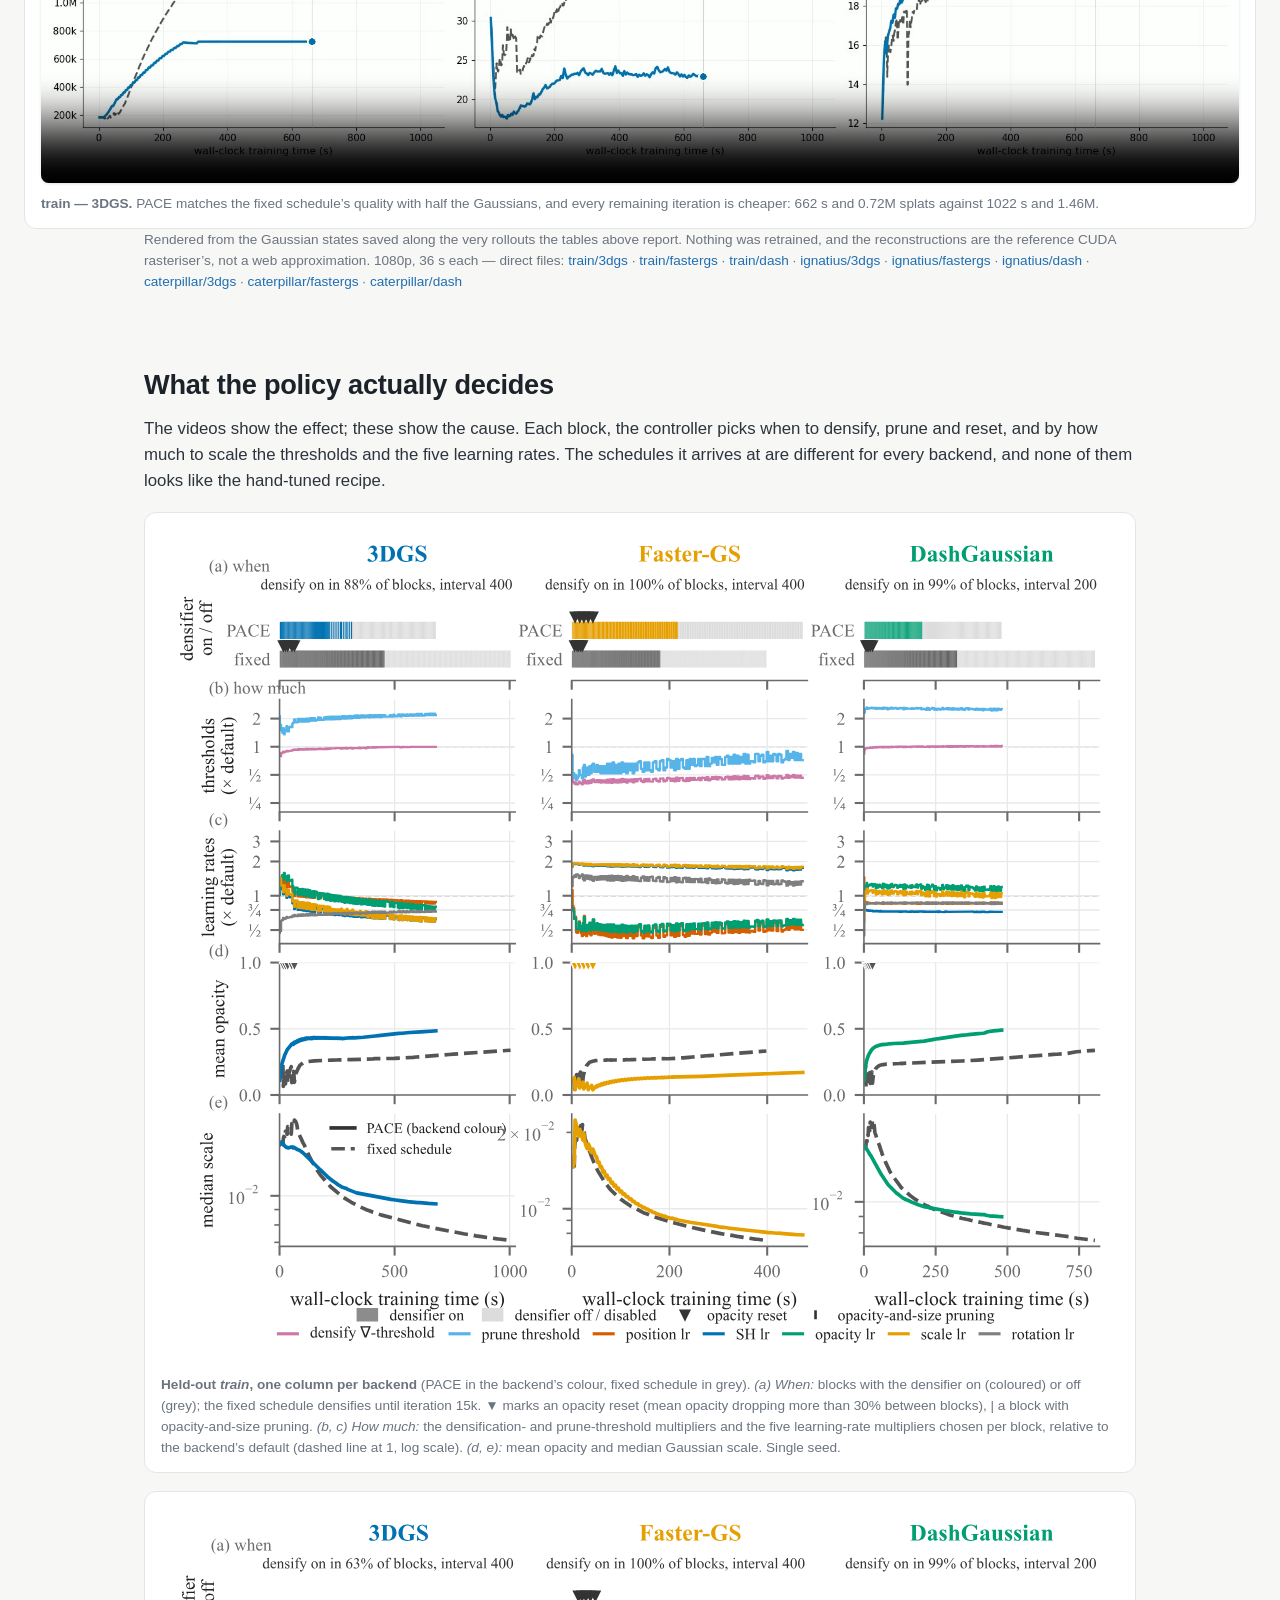
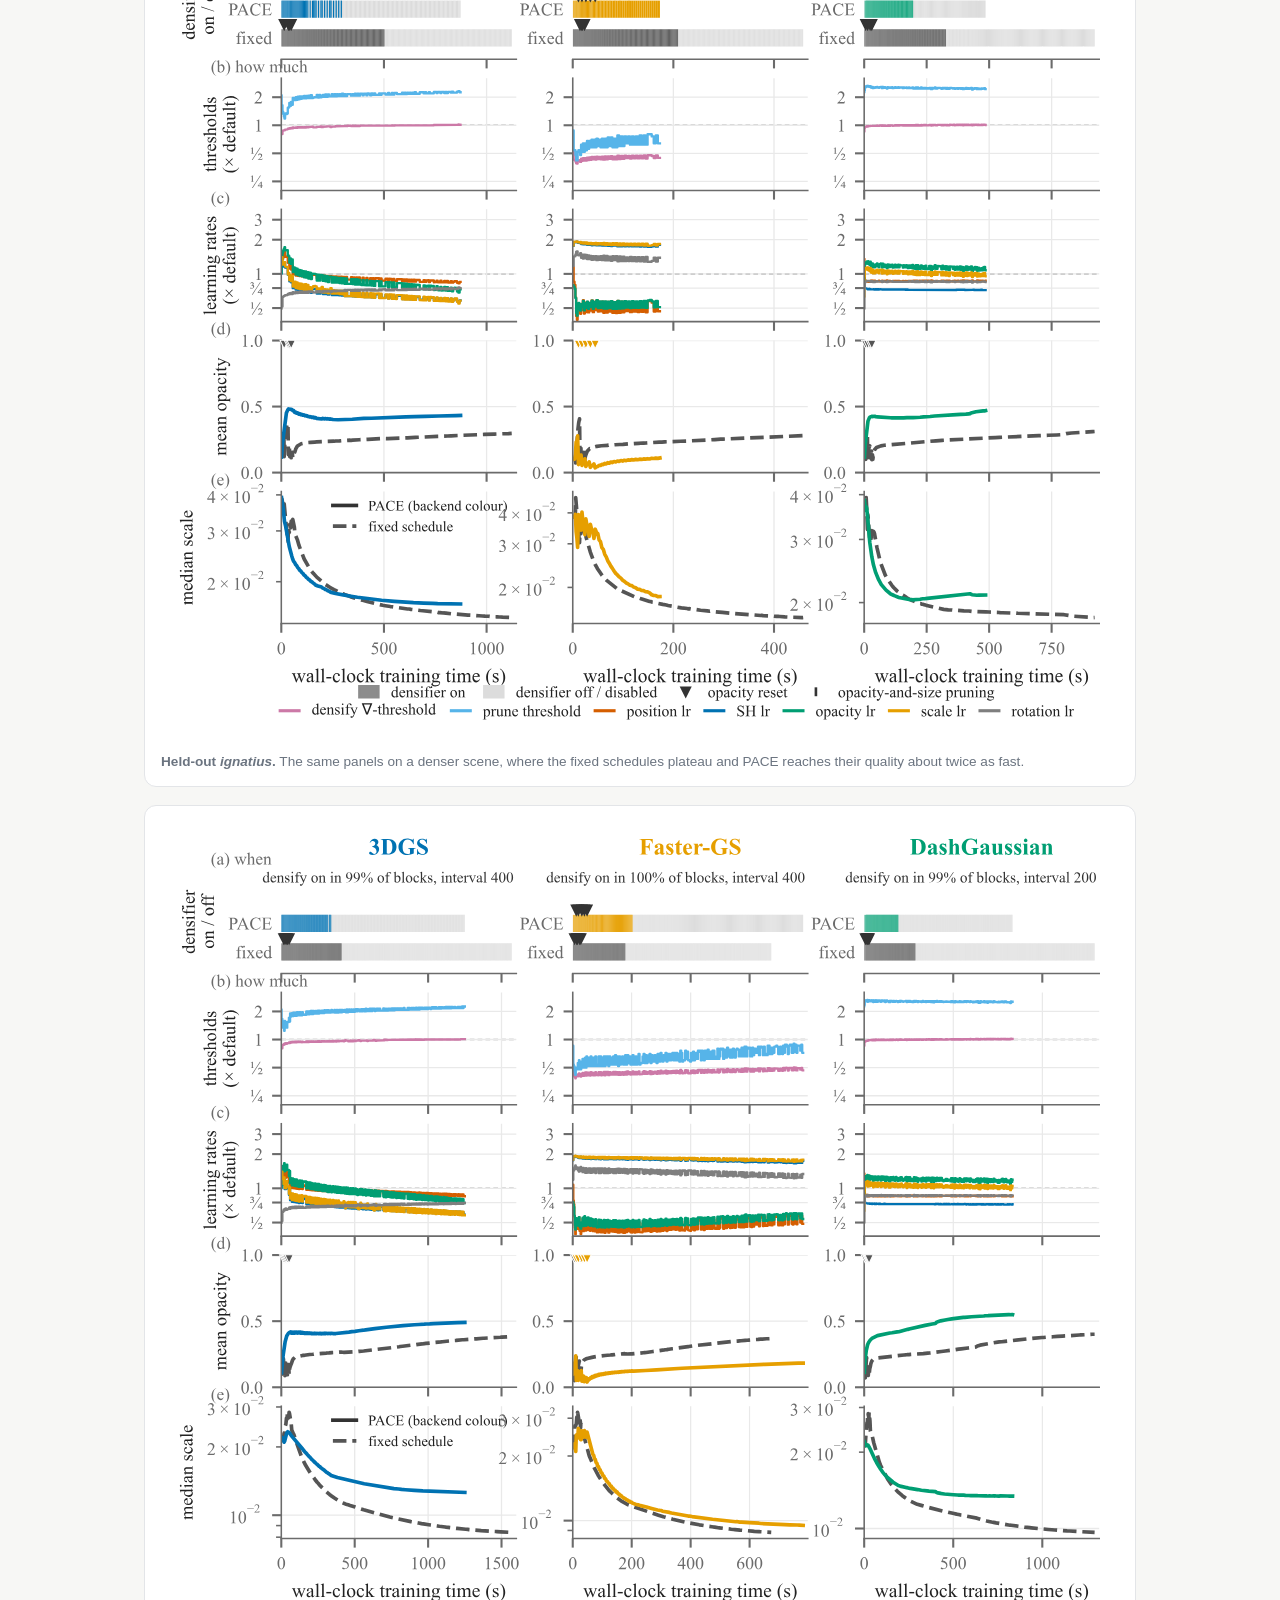
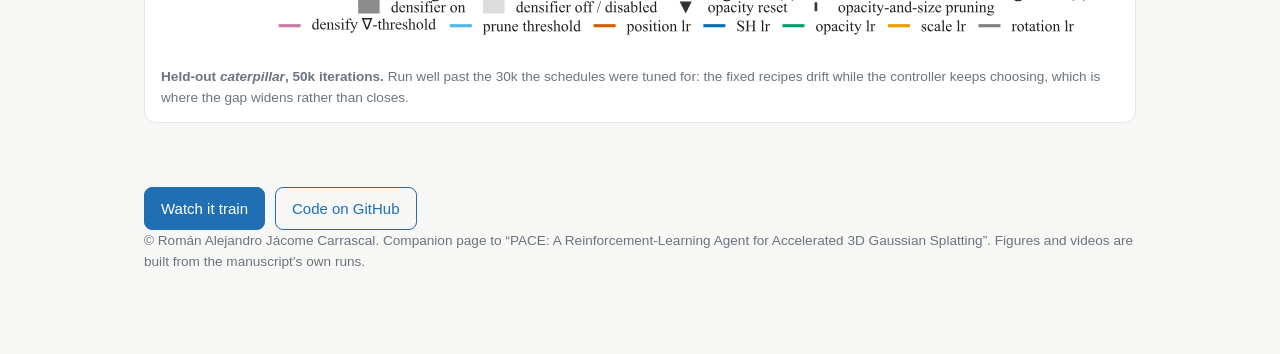
==== commit c33c3f08: "Refresh the teaser, finish removing the demo, make the videos legible on the page Three fixes to the" ====
--- a/website/index.html
+++ b/website/index.html
@@ -31,8 +31,8 @@
     <a class="btn-ghost" href="#results">Key results</a>
   </div>
   <figure class="pfig teaser">
-    <img src="figures/teaser.svg" alt="Left: one held-out view at four early wall-clock instants, PACE above the fixed schedule. Right: geometric-mean wall-clock to train a held-out scene to its plateau and mean Gaussian count at the end of the run, fixed schedule vs PACE.">
-    <figcaption><b>PACE accelerates 3DGS training.</b> <em>Left:</em> one held-out view at four early wall-clock instants, PACE above the fixed schedule. <em>Right:</em> geometric-mean wall-clock needed to train a held-out scene to its plateau, each backend&rsquo;s fixed schedule (hollow bars) against PACE (solid bars) and labelled with the plateau speed-up, and the mean Gaussian count at the end of the run. Per-scene values in Table&nbsp;1.</figcaption>
+    <img src="figures/teaser.svg" alt="Left: one held-out view at four early wall-clock instants, PACE above the fixed schedule, for each of the three backends. Right: wall-clock to train a held-out scene to its plateau against the test PSNR finally reached, averaged over the six test scenes, with arrows labelled by speed-up.">
+    <figcaption><b>PACE accelerates 3DGS training.</b> <em>Left:</em> one held-out view at four early wall-clock instants, PACE above the fixed schedule, for each of the three backends; the numbers are PSNR&nbsp;(dB)&nbsp;/&nbsp;LPIPS against the ground truth. <em>Right:</em> wall-clock needed to train a held-out scene to its plateau against the test PSNR it finally reaches, averaged over the six test scenes, with each arrow labelled by the speed-up. Up and to the left is better. Per-scene values in Table&nbsp;1.</figcaption>
   </figure>
 </section>
 
@@ -85,7 +85,7 @@
   <p class="dim small">Also in the paper: the advantage persists with only 25–100 training views, and compaction turns into smaller models on disk with lower training memory. The rollouts behind this table can be watched frame by frame <a href="#videos">below</a>.</p>
 </section>
 
-<section id="videos" class="wrap">
+<section id="videos" class="wrap vwide">
   <h2>Watch it train</h2>
   <p class="lede">The same scene trained twice, PACE on the left and the backend&rsquo;s fixed schedule on the right,
   shown at the <b>same wall-clock time</b> throughout. The camera flies the capture&rsquo;s own trajectory while both
--- a/website/css/site.css
+++ b/website/css/site.css
@@ -18,8 +18,6 @@
 .dim { color: var(--muted); }
 .small { font-size: .85rem; }
 b.hi { color: var(--hi); }
-.sw { display: inline-block; width: 10px; height: 10px; border-radius: 2px; margin-right: 5px; vertical-align: -1px; }
-
 /* header */
 .top { position: sticky; top: 0; z-index: 20; display: flex; align-items: center; gap: 22px; padding: 10px 24px; background: rgba(247,247,245,.92); backdrop-filter: blur(8px); border-bottom: 1px solid var(--line); }
 .brand { font-weight: 700; color: var(--ink); display: flex; align-items: center; gap: 8px; }
@@ -28,15 +26,10 @@
 .top nav a { color: var(--muted); padding: 4px 10px; border-radius: 6px; font-size: .92rem; }
 .top nav a.on, .top nav a:hover { color: var(--ink); background: #ebedf0; text-decoration: none; }
 .top .gh { margin-left: auto; font-size: .9rem; }
-
 main { padding-bottom: 60px; }
 .wrap { max-width: 1040px; margin: 0 auto; padding: 56px 24px 8px; }
 .wrap.wide { max-width: 1280px; }
-
-/* hero */
-.hero { max-width: 1280px; margin: 0 auto; padding: 56px 24px 24px; display: grid; grid-template-columns: 1.5fr 1fr; gap: 40px; align-items: start; }
 .kicker { text-transform: uppercase; letter-spacing: .08em; font-size: .75rem; color: var(--muted); margin-bottom: 10px; }
-.hero h1 { font-size: clamp(1.9rem, 3.4vw, 2.9rem); margin-bottom: 18px; }
 .lede { font-size: 1.05rem; color: #2c343d; }
 .cta { display: flex; gap: 10px; flex-wrap: wrap; margin-top: 8px; }
 .btn, .btn-ghost { display: inline-block; padding: 9px 16px; border-radius: 8px; font-weight: 600; border: 1px solid var(--accent); cursor: pointer; font: inherit; }
@@ -47,184 +40,28 @@
 .tile { background: var(--panel); border: 1px solid var(--line); border-radius: 12px; padding: 16px; }
 .tile-n { font-size: 2rem; font-weight: 700; color: var(--agent); letter-spacing: -0.02em; }
 .tile-l { font-size: .88rem; line-height: 1.35; margin-top: 4px; }
-.tile-foot { grid-column: 1 / -1; font-size: .8rem; margin: 0; }
-.boot { max-width: 1040px; margin: 0 auto; padding: 10px 24px; color: var(--muted); }
-.boot.err { color: #b3261e; }
-
-/* method */
-.loop { margin: 24px 0; background: var(--panel); border: 1px solid var(--line); border-radius: 12px; padding: 16px; }
-.loop svg, .loop img { width: 100%; height: auto; display: block; }
-.loop .box rect { fill: #fbfbfa; stroke: #c9ced4; stroke-width: 1.2; }
-.loop .box.policy rect { fill: #eaf2fb; stroke: var(--agent); }
-.loop .box.action rect { fill: #fff7ec; stroke: var(--base); }
-.loop .box.backend rect { fill: #eef8f2; stroke: #0b8f5a; }
-.loop .bt { font-size: 16px; font-weight: 700; text-anchor: middle; fill: var(--ink); }
-.loop .bs { font-size: 12.5px; fill: #3a4450; }
-.loop .arrow { fill: none; stroke: #5b6b7a; stroke-width: 2; marker-end: url(#arr); }
-.loop .arrow.ret { stroke-dasharray: 5 4; }
-.loop .rw { font-size: 13px; fill: #3a4450; font-style: italic; }
-.loop figcaption { font-size: .85rem; color: var(--muted); margin-top: 10px; }
 .cols3 { display: grid; grid-template-columns: repeat(3, 1fr); gap: 22px; }
-.cols2 { display: grid; grid-template-columns: 1fr 1fr; gap: 28px; }
 .cols3 p, .cols2 li { font-size: .93rem; }
-.cols2 ul { padding-left: 18px; }
-
-/* controls */
-.v-controls { display: flex; flex-wrap: wrap; gap: 10px 16px; align-items: center; padding: 12px 14px; background: var(--panel); border: 1px solid var(--line); border-radius: 12px 12px 0 0; font-size: .9rem; }
-.v-controls label { display: inline-flex; align-items: center; gap: 6px; color: var(--muted); }
-.v-controls select { font: inherit; padding: 4px 6px; border-radius: 6px; border: 1px solid #c9ced4; background: #fff; color: var(--ink); max-width: 260px; }
-.v-controls input[type=range] { width: 90px; }
-.v-controls .chk input { margin: 0; }
-.seg { display: inline-flex; border: 1px solid #c9ced4; border-radius: 8px; overflow: hidden; }
-.seg button { --seg-color: var(--ink); font: inherit; font-size: .88rem; padding: 5px 12px; border: 0; background: #fff; color: var(--ink); cursor: pointer; border-right: 1px solid #e3e5e8; }
-.seg button:last-child { border-right: 0; }
-.seg button.on { background: var(--seg-color); color: #fff; font-weight: 600; }
 .v-controls .btn-ghost { padding: 4px 10px; font-size: .85rem; font-weight: 500; }
-
-/* stage */
-.stage { position: relative; width: 100%; aspect-ratio: 16 / 8; min-height: 320px; max-height: 70vh; background: #0b0d10; overflow: hidden; touch-action: none; user-select: none; }
-.stage canvas { position: absolute; inset: 0; width: 100%; height: 100%; display: block; }
-.stage .photo { position: absolute; pointer-events: none; }
-.hud { position: absolute; top: 10px; left: 10px; background: rgba(15,18,22,.72); color: #fff; padding: 8px 12px; border-radius: 8px; font-size: .82rem; line-height: 1.4; pointer-events: none; backdrop-filter: blur(4px); max-width: 46%; }
-.hud-title { font-weight: 700; border-left: 3px solid; padding-left: 8px; margin-bottom: 4px; }
-.hud-row b { font-weight: 600; }
-.hud-note { color: #c9d1d9; font-size: .74rem; margin-top: 3px; }
-.divider { position: absolute; top: 0; bottom: 0; width: 2px; background: #fff; transform: translateX(-1px); cursor: ew-resize; touch-action: none; }
-.divider .knob { position: absolute; top: 50%; left: 50%; transform: translate(-50%, -50%); width: 34px; height: 34px; border-radius: 50%; background: #fff; color: #222; display: grid; place-items: center; font-size: 16px; box-shadow: 0 2px 8px rgba(0,0,0,.4); }
-.v-loading { position: absolute; left: 50%; bottom: 14px; transform: translateX(-50%); background: rgba(15,18,22,.8); color: #fff; padding: 8px 14px; border-radius: 8px; font-size: .82rem; display: flex; gap: 10px; align-items: center; }
-.v-loading .bar { width: 160px; height: 6px; background: #3a4450; border-radius: 3px; overflow: hidden; }
-.v-loading .bar div { height: 100%; background: var(--agent); width: 0; transition: width .15s; }
-.v-help { position: absolute; right: 10px; bottom: 8px; color: rgba(255,255,255,.55); font-size: .72rem; pointer-events: none; }
-.v-nogl { position: absolute; inset: 0; display: grid; place-items: center; padding: 30px; color: #ddd; text-align: center; }
-
-/* timeline */
-.timeline { display: flex; align-items: center; gap: 14px; padding: 12px 14px; background: var(--panel); border: 1px solid var(--line); border-top: 0; }
-.btn-play { width: 38px; height: 38px; border-radius: 50%; border: 0; background: var(--agent); color: #fff; font-size: 14px; cursor: pointer; flex: none; }
-.slider-wrap { flex: 1; min-width: 160px; }
-.slider-wrap input { width: 100%; margin: 0; }
-.ticks { display: flex; justify-content: space-between; font-size: .72rem; color: var(--muted); padding: 0 2px; }
-.time-readout { min-width: 220px; font-size: .88rem; color: #333; text-align: right; }
-
-/* below viewer */
-.v-below { display: grid; grid-template-columns: 1.15fr 1fr; gap: 26px; padding: 16px 14px 20px; background: var(--panel); border: 1px solid var(--line); border-top: 0; border-radius: 0 0 12px 12px; }
-.action-panel { font-size: .85rem; }
-.chips { display: flex; flex-wrap: wrap; gap: 8px; margin-bottom: 12px; }
-.chip { display: inline-flex; flex-direction: column; padding: 4px 10px; border-radius: 8px; border: 1px solid var(--line); border-left: 5px solid var(--chip); background: #fafafa; font-size: .8rem; }
-.chip span { color: var(--muted); font-size: .72rem; }
-.bars { display: grid; gap: 5px; margin-bottom: 8px; }
-.bar-row { display: grid; grid-template-columns: 150px 1fr 60px; align-items: center; gap: 8px; font-size: .78rem; }
-.bar-label { color: #333; text-align: right; }
-.bar { position: relative; height: 10px; background: #eceef1; border-radius: 5px; overflow: visible; }
-.bar-fill { height: 100%; background: var(--agent); border-radius: 5px; opacity: .85; }
-.bar-def { position: absolute; top: -3px; width: 2px; height: 16px; background: #555; transform: translateX(-1px); }
-.bar-val { font-family: var(--mono); font-size: .75rem; }
-
-/* charts */
-.chart { display: block; width: 100%; height: auto; font-family: var(--sans); }
-.chart .grid { stroke: #eceef1; stroke-width: 1; }
-.chart .axis { stroke: #9aa3ad; stroke-width: 1; }
-.chart .tick { font-size: 11px; fill: #6b7480; }
-.chart .axis-label { font-size: 11.5px; fill: #4a5561; }
-.chart .legend { font-size: 11.5px; fill: #333; }
-.chart .ref { stroke-width: 1; stroke-dasharray: 3 3; }
-.chart .ref-label { font-size: 10.5px; }
-.chart .marker { stroke: #111; stroke-width: 1.5; stroke-dasharray: 4 3; }
-.chart .hover-line { stroke: #888; stroke-width: 1; }
-.chart .strip-label { font-size: 11px; fill: #333; }
-.tip { position: fixed; z-index: 50; background: rgba(20,24,28,.94); color: #fff; padding: 8px 11px; border-radius: 8px; font-size: .78rem; line-height: 1.4; max-width: 380px; pointer-events: none; }
-.tip .tip-h { font-weight: 700; margin-bottom: 3px; }
 .tip .dim { color: #b8c0c8; }
-.cat-legend { display: inline-flex; flex-wrap: wrap; gap: 4px 12px; font-size: .74rem; color: #444; margin: 4px 18px 4px 0; }
-.multiples { display: grid; gap: 8px 14px; }
-.multiple-title { font-size: .78rem; color: #333; margin: 6px 0 -4px; }
-
-/* frames */
-.fgrid { display: grid; grid-template-columns: 130px repeat(var(--cols), 1fr); gap: 6px; align-items: center; }
-.fhead { text-align: center; font-size: .8rem; color: var(--muted); }
-.frow-label { font-size: .85rem; font-weight: 600; line-height: 1.25; }
 .frow-label .dim { font-weight: 400; font-size: .75rem; }
-.fcell { background: #0b0d10; border-radius: 6px; overflow: hidden; aspect-ratio: 16 / 9.4; display: flex; flex-direction: column; }
-.fcell img { width: 100%; height: 100%; object-fit: contain; flex: 1; min-height: 0; }
-.fcell.empty { display: grid; place-items: center; background: #f0f1f2; }
-.fcap { font-size: .7rem; color: #ddd; background: #15181c; padding: 2px 6px; text-align: center; white-space: nowrap; overflow: hidden; text-overflow: ellipsis; }
-.fcell.gt { outline: 2px solid #444; }
-
-/* decisions */
-.d-summary { margin: 14px 0 18px; }
 .table-wrap { overflow-x: auto; }
-.tbl { border-collapse: collapse; width: 100%; font-size: .86rem; background: var(--panel); border: 1px solid var(--line); border-radius: 10px; }
-.tbl th, .tbl td { padding: 8px 10px; text-align: left; border-bottom: 1px solid var(--line); vertical-align: top; }
-.tbl th { font-weight: 600; color: #333; background: #f3f4f6; font-size: .8rem; }
-.tbl tfoot td { border-bottom: 0; background: #fafafa; }
-.small-tbl { width: auto; min-width: 420px; }
-.card { background: var(--panel); border: 1px solid var(--line); border-radius: 12px; padding: 16px 18px 12px; margin: 14px 0 22px; }
-.card-head { border-left: 5px solid; padding-left: 12px; margin-bottom: 10px; }
-.card-head h3 { margin-bottom: 4px; }
-.card-meta { font-size: .85rem; color: #3a4450; }
-.card .tag { font-size: .72rem; background: #f0e6f6; color: #7b3294; padding: 2px 8px; border-radius: 10px; vertical-align: middle; font-weight: 600; }
-.card-grid { display: grid; grid-template-columns: 1fr 1fr; gap: 18px; }
-.card details { margin-top: 12px; }
-.card summary { cursor: pointer; font-weight: 600; font-size: .92rem; color: #333; }
-.card .ch.mult { margin-top: 6px; }
-
-/* transfer matrix */
-.matrix { border-collapse: separate; border-spacing: 6px; width: 100%; font-size: .85rem; }
-.matrix th { font-weight: 600; text-align: left; padding: 6px 8px; font-size: .85rem; }
-.matrix thead th { text-align: center; }
-.matrix td { background: var(--panel); border: 1px solid var(--line); border-radius: 10px; padding: 10px 12px; text-align: center; vertical-align: middle; cursor: pointer; position: relative; transition: box-shadow .12s; }
-.matrix td:hover, .matrix td:focus { box-shadow: 0 0 0 2px var(--agent); outline: none; }
-.matrix td.sel { box-shadow: 0 0 0 2px var(--agent); background: #eaf2fb; }
-.matrix td.native { background: #f7fbff; }
-.matrix td.empty { background: transparent; border-style: dashed; color: var(--muted); cursor: default; }
-.matrix td.empty:hover { box-shadow: none; }
-.cell-big { font-size: 1.35rem; font-weight: 700; color: var(--agent); }
-.cell-small { font-size: .75rem; color: var(--muted); line-height: 1.3; }
-.cell-tag { position: absolute; top: 6px; right: 8px; font-size: .65rem; color: var(--muted); text-transform: uppercase; letter-spacing: .05em; }
 
 @media (max-width: 900px) {
-  .hero { grid-template-columns: 1fr; }
   .cols3, .cols2, .card-grid, .v-below { grid-template-columns: 1fr; }
   .top nav { display: none; }
-  .fgrid { grid-template-columns: 90px repeat(var(--cols), 1fr); gap: 4px; }
-  .frow-label { font-size: .75rem; }
-  .bar-row { grid-template-columns: 110px 1fr 56px; }
 }
+
 @media (max-width: 600px) {
   .wrap, .hero { padding-left: 16px; padding-right: 16px; }
-  .fgrid { grid-template-columns: 70px repeat(var(--cols), 1fr); }
-  .fcap { font-size: .6rem; }
-  .time-readout { display: none; }
-  .hud { max-width: 70%; font-size: .74rem; }
 }
-
-/* scene overview */
-.matrix.overview td.ov { text-align: left; }
-.matrix.overview td.best { box-shadow: inset 0 0 0 2px #cfe3f5; }
-.matrix.overview .cell-big { font-size: 1.15rem; }
 .matrix.overview .cell-big.hi { color: var(--hi); }
 .matrix.overview .cell-big.lo { color: #b3261e; }
-.matrix.overview tbody th { font-weight: 600; line-height: 1.2; }
-
-/* population section */
-.pop-body { background: var(--panel); border: 1px solid var(--line); border-top: 0; border-radius: 0 0 12px 12px; padding: 4px 14px 16px; }
-.pop-stats { display: grid; grid-template-columns: repeat(4, 1fr); gap: 8px 14px; }
-.fcell.cloud { aspect-ratio: 3 / 2.2; }
-.fcell.cloud img { object-fit: cover; }
-@media (max-width: 900px) { .pop-stats { grid-template-columns: repeat(2, 1fr); } }
-@media (max-width: 500px) { .pop-stats { grid-template-columns: 1fr; } }
-
-/* training-view ablation */
-.abl-grid { display: grid; grid-template-columns: repeat(3, 1fr); gap: 14px; background: var(--panel); border: 1px solid var(--line); border-radius: 12px; padding: 4px 14px 10px; }
-.abl-curves { display: grid; gap: 8px 14px; background: var(--panel); border: 1px solid var(--line); border-top: 0; padding: 6px 14px 12px; border-radius: 0 0 12px 12px; }
-@media (max-width: 900px) { .abl-grid, .abl-curves { grid-template-columns: 1fr !important; } }
-
 /* paper figures */
 .pfig { margin: 18px 0; background: var(--panel); border: 1px solid var(--line); border-radius: 12px; padding: 14px 16px; }
 .pfig img { width: 100%; height: auto; display: block; }
 .pfig.half img { max-width: 560px; margin: 0 auto; }
 .pfig figcaption { font-size: .85rem; color: var(--muted); margin-top: 10px; }
-.pfig-details summary { cursor: pointer; font-weight: 600; font-size: .92rem; color: #333; margin: 6px 0; }
-
 /* landing page */
 .landing-hero { padding-top: 48px; }
 .landing-hero h1 { font-size: clamp(1.8rem, 3.2vw, 2.6rem); margin-bottom: 14px; max-width: 900px; }
@@ -241,10 +78,10 @@
 .rt td.lo { color: #b3261e; }
 .cap { font-size: .82rem; color: var(--muted); margin: 6px 0 14px; }
 .landing-foot { padding-top: 30px; }
-.demo-intro { padding-bottom: 0; }
-.demo-intro h1 { font-size: 1.8rem; }
-@media (max-width: 900px) { .tiles-row { grid-template-columns: repeat(2, 1fr); } }
 
+@media (max-width: 900px) {
+  .tiles-row { grid-template-columns: repeat(2, 1fr); }
+}
 /* ---- video picker (landing) ------------------------------------------------ */
 .vpick { display: flex; flex-direction: column; gap: 10px; margin: 18px 0 14px; }
 .vrow { display: flex; flex-wrap: wrap; align-items: center; gap: 8px; }
@@ -256,6 +93,15 @@
 .vwrap { margin: 0; }
 .vwrap video { width: 100%; height: auto; display: block; border-radius: 8px;
                background: #0d1117; box-shadow: 0 1px 3px rgba(16,24,40,.12); }
-.vmeta { display: flex; flex-wrap: wrap; gap: 6px 18px; margin: 10px 0 0; font-size: 13.5px; }
-.vmeta b { font-variant-numeric: tabular-nums; }
-@media (max-width: 640px) { .vlab { width: 100%; } }
+
+@media (max-width: 640px) {
+  .vlab { width: 100%; }
+}
+
+/* The video carries burned-in text and three curve panels, so it needs more width than the
+   1040px reading column; it breaks out to the viewport while its section text stays aligned. */
+.wrap.vwide { max-width: 1560px; }
+.wrap.vwide > h2, .wrap.vwide > .lede, .wrap.vwide > .dim, .wrap.vwide > .vpick {
+  max-width: 992px; margin-left: auto; margin-right: auto;
+}
+@media (max-width: 1100px) { .wrap.vwide { max-width: 1040px; } }
